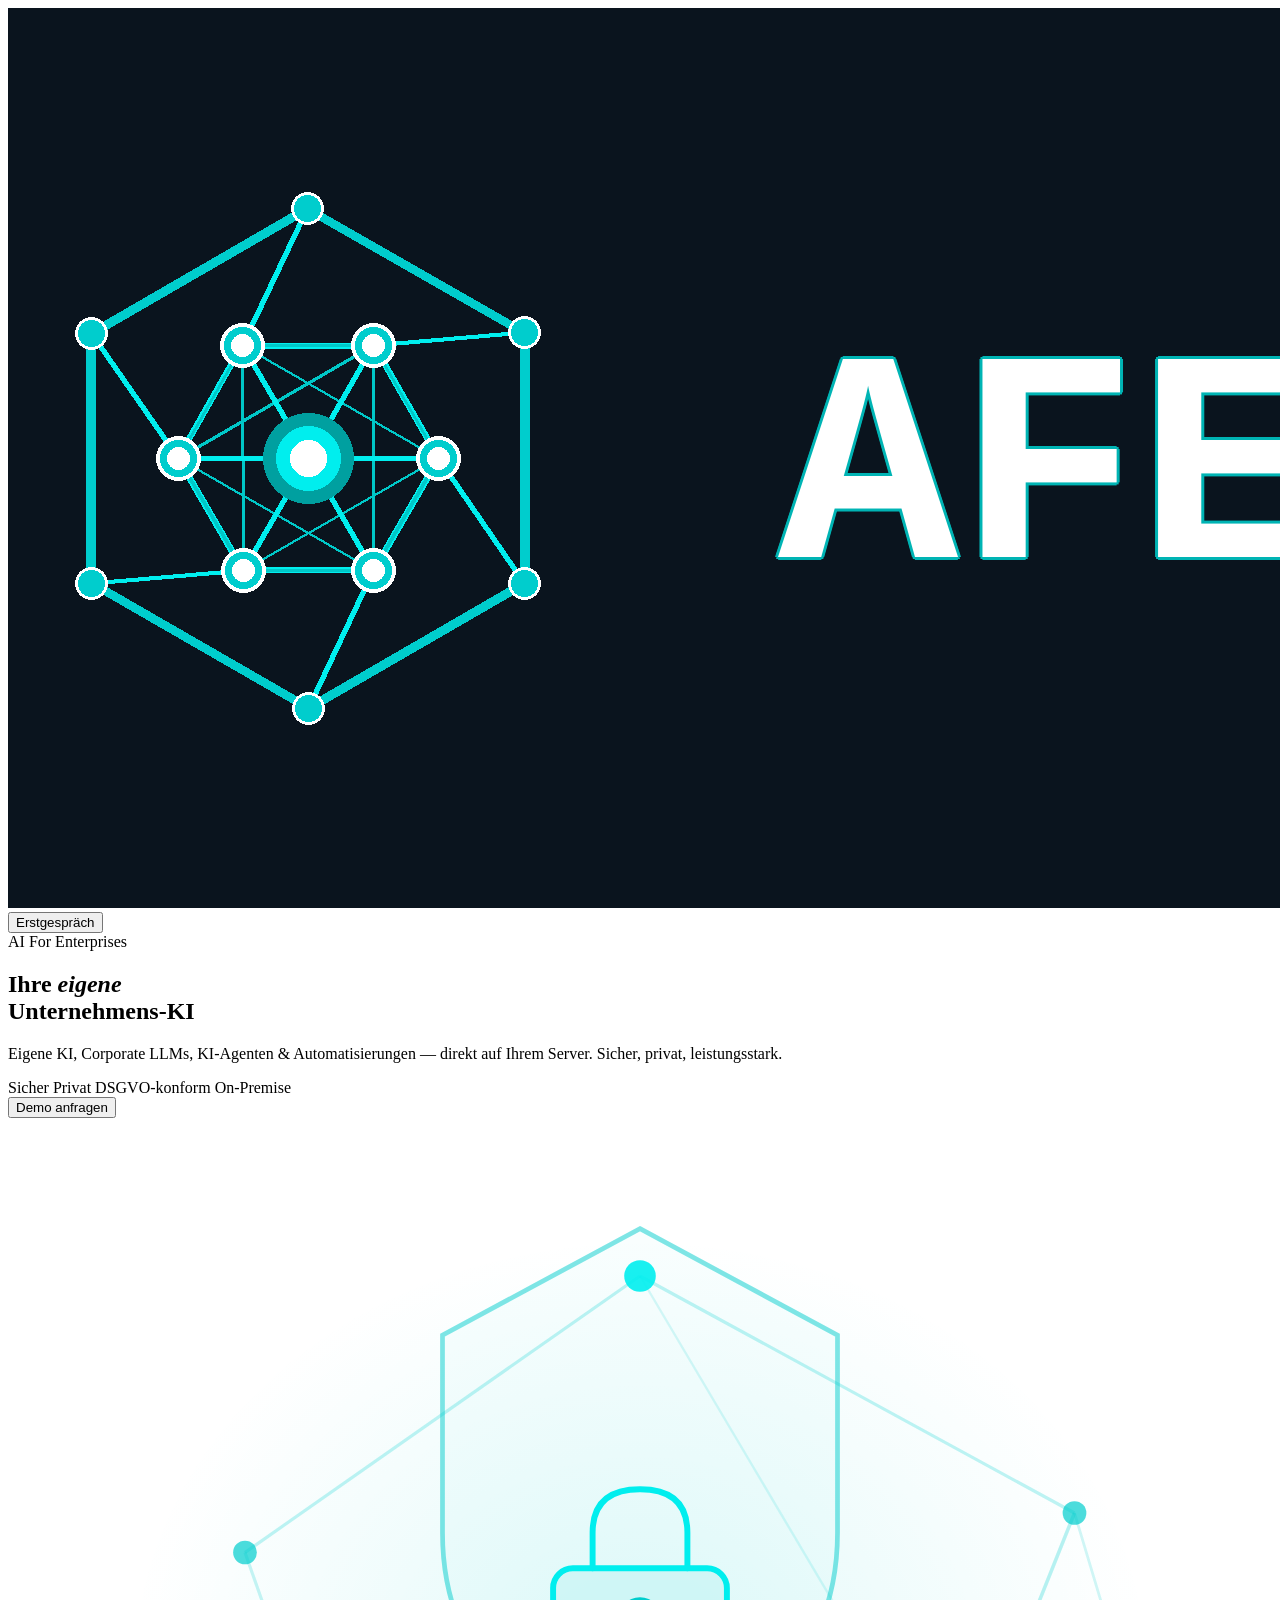
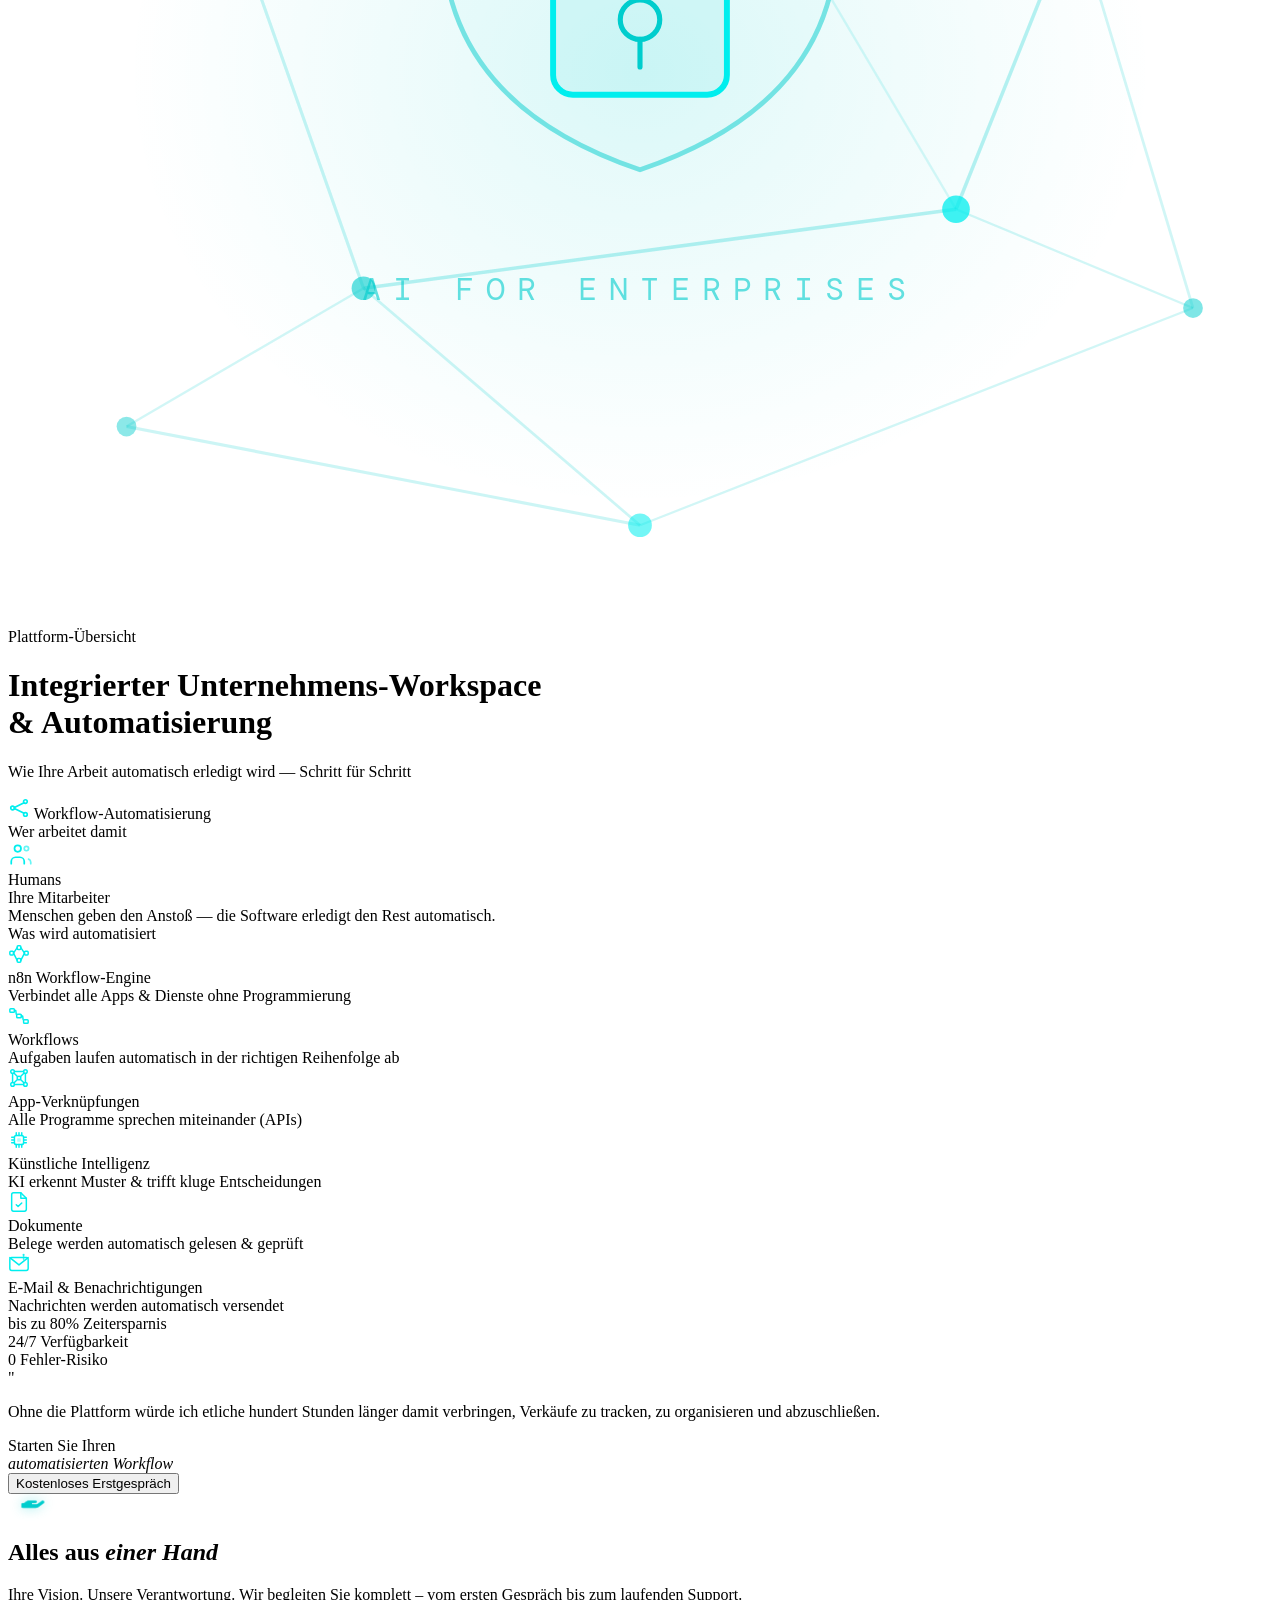
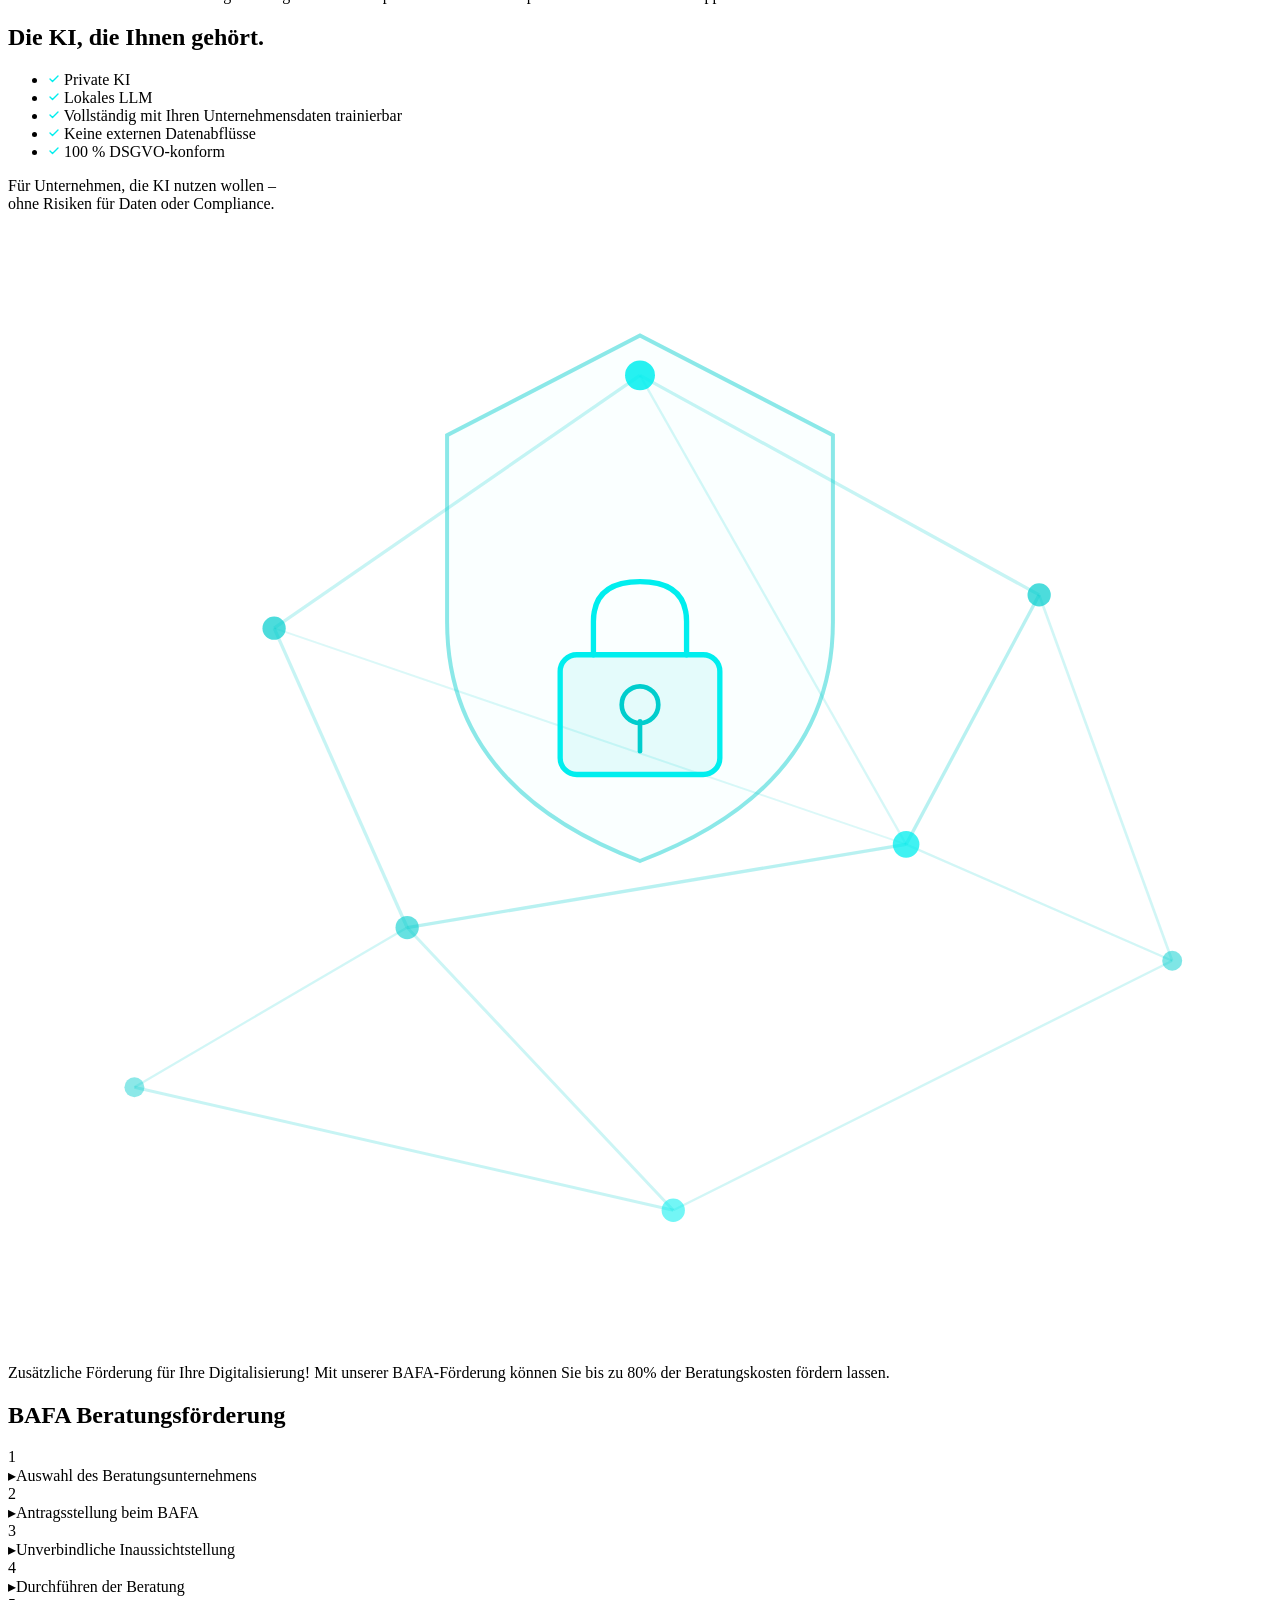
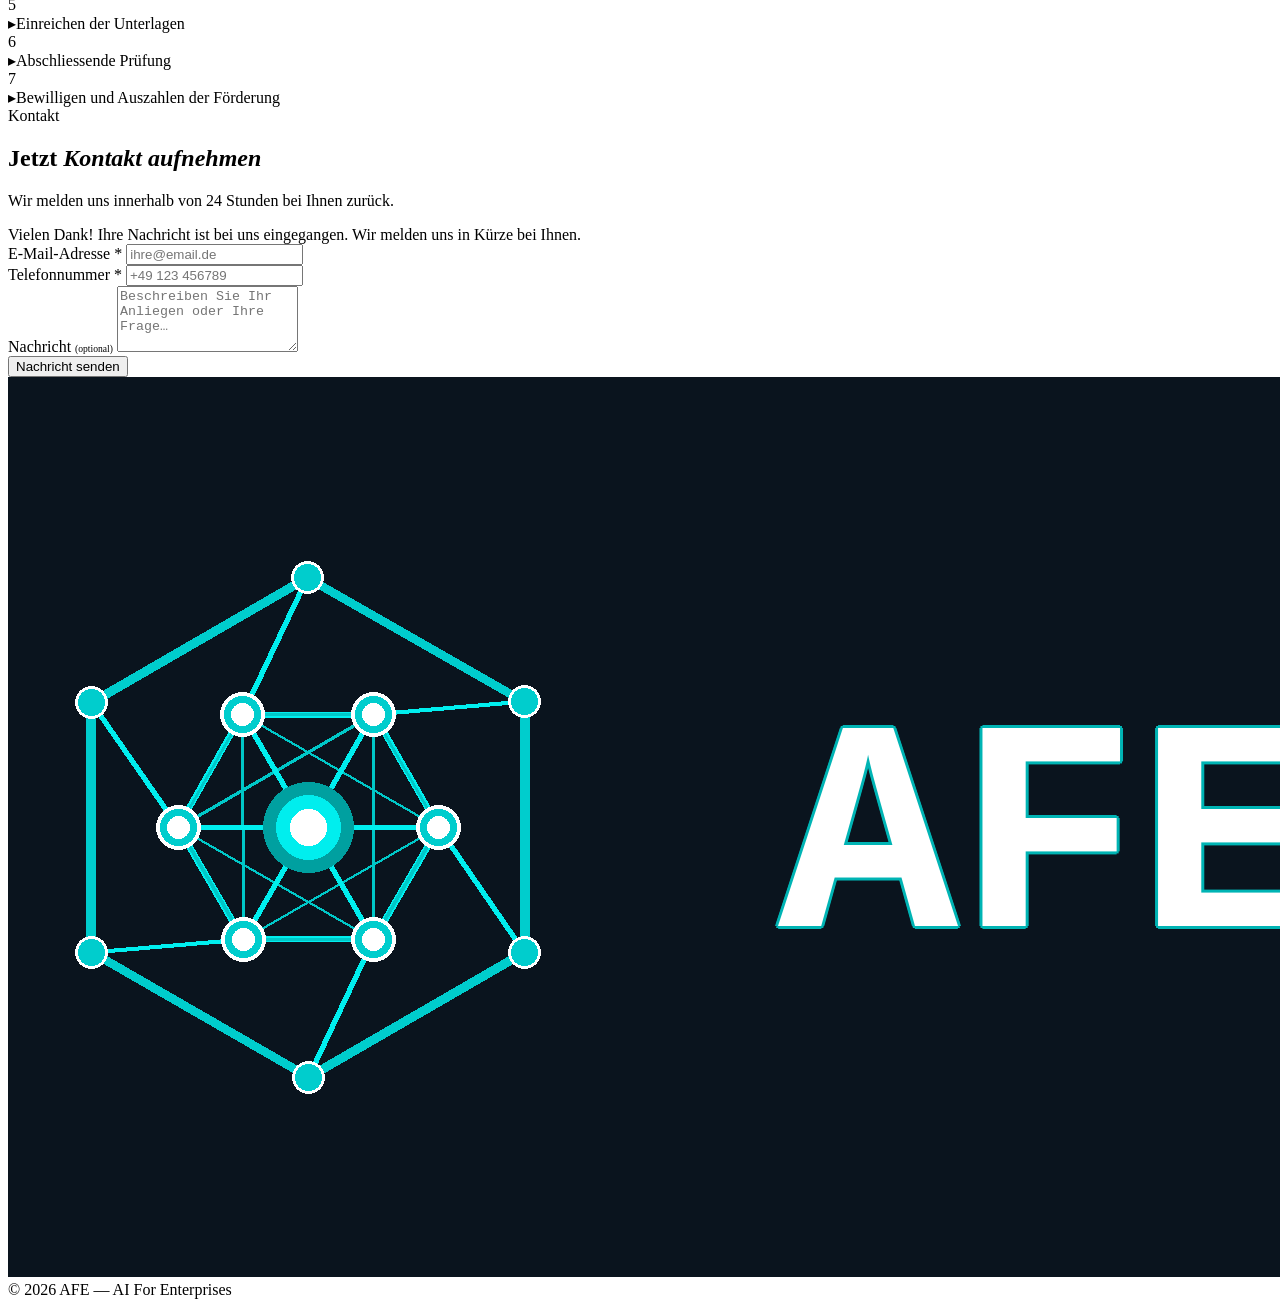
==== index.html @ e9f4081b "Add files via upload" ====
<!DOCTYPE html>
<html lang="de">
<head>
  <meta charset="UTF-8">
  <meta name="viewport" content="width=device-width, initial-scale=1.0">
  <title>AFE – Workflow-Automatisierung</title>

  <!-- Google Fonts -->
  <link href="https://fonts.googleapis.com/css2?family=Cormorant+Garamond:wght@300;400;600;700&family=DM+Sans:wght@300;400;500&family=DM+Mono:wght@400;500&display=swap" rel="stylesheet">

  <!-- Externes Stylesheet -->
  <link rel="stylesheet" href="style.css">
</head>
<body>

<!-- Hintergrund-Gitter -->
<div class="grid-bg"></div>

<!-- ─── NAVIGATION ─── -->
<nav>
  <a class="nav-logo" href="#">
    <img src="[data-uri]" alt="AFE">
  </a>


  <!-- Button "Erstgespräch" → scrollt zum Kontaktformular -->
  <button class="nav-cta btn-erstgespraech cta-scroll">Erstgespräch</button>
</nav>

<!-- ─── HERO ─── -->
<section class="hero">
  <div class="hero-left">
    <div class="hero-eyebrow">AI For Enterprises</div>
    <h1 class="hero-h1">Ihre <em>eigene</em><br>Unternehmens&#8209;KI</h1>
    <p class="hero-sub">Eigene KI, Corporate LLMs, KI-Agenten &amp; Automatisierungen — direkt auf Ihrem Server. Sicher, privat, leistungsstark.</p>
    <div class="hero-tags">
      <span class="hero-tag">Sicher</span>
      <span class="hero-tag">Privat</span>
      <span class="hero-tag">DSGVO-konform</span>
      <span class="hero-tag">On-Premise</span>
    </div>
    <!-- Button "Demo anfragen" → scrollt zum Kontaktformular -->
    <button class="hero-btn btn-demo cta-scroll">Demo anfragen</button>
  </div>

  <div class="hero-right">
    <svg class="hero-visual-svg" viewBox="0 0 320 280" fill="none" xmlns="http://www.w3.org/2000/svg">
      <defs>
        <radialGradient id="heroGlow" cx="50%" cy="50%" r="50%">
          <stop offset="0%" stop-color="#00CDCD" stop-opacity="0.12"/>
          <stop offset="100%" stop-color="#00CDCD" stop-opacity="0"/>
        </radialGradient>
      </defs>
      <ellipse cx="160" cy="140" rx="130" ry="110" fill="url(#heroGlow)"/>
      <line x1="160" y1="40"  x2="270" y2="100" stroke="#00CDCD" stroke-width="0.8" opacity="0.25"/>
      <line x1="160" y1="40"  x2="60"  y2="110" stroke="#00CDCD" stroke-width="0.8" opacity="0.25"/>
      <line x1="160" y1="40"  x2="240" y2="175" stroke="#00CDCD" stroke-width="0.6" opacity="0.15"/>
      <line x1="270" y1="100" x2="240" y2="175" stroke="#00CDCD" stroke-width="0.9" opacity="0.28"/>
      <line x1="270" y1="100" x2="300" y2="200" stroke="#00CDCD" stroke-width="0.7" opacity="0.18"/>
      <line x1="60"  y1="110" x2="90"  y2="195" stroke="#00CDCD" stroke-width="0.8" opacity="0.22"/>
      <line x1="240" y1="175" x2="90"  y2="195" stroke="#00CDCD" stroke-width="0.9" opacity="0.28"/>
      <line x1="240" y1="175" x2="300" y2="200" stroke="#00CDCD" stroke-width="0.6" opacity="0.18"/>
      <line x1="90"  y1="195" x2="160" y2="255" stroke="#00CDCD" stroke-width="0.7" opacity="0.2"/>
      <line x1="300" y1="200" x2="160" y2="255" stroke="#00CDCD" stroke-width="0.6" opacity="0.18"/>
      <line x1="30"  y1="230" x2="90"  y2="195" stroke="#00CDCD" stroke-width="0.6" opacity="0.18"/>
      <line x1="30"  y1="230" x2="160" y2="255" stroke="#00CDCD" stroke-width="0.8" opacity="0.2"/>
      <path d="M160 28 L210 55 L210 105 Q210 148 160 165 Q110 148 110 105 L110 55 Z"
            fill="rgba(0,205,205,0.05)" stroke="#00CDCD" stroke-width="1.2" opacity="0.5"/>
      <rect x="138" y="114" width="44" height="32" rx="5"
            fill="rgba(0,205,205,0.08)" stroke="#00EEEE" stroke-width="1.5"/>
      <path d="M148 114 L148 105 Q148 94 160 94 Q172 94 172 105 L172 114"
            fill="none" stroke="#00EEEE" stroke-width="1.5" stroke-linecap="round"/>
      <circle cx="160" cy="127" r="5" fill="none" stroke="#00CDCD" stroke-width="1.3"/>
      <line x1="160" y1="132" x2="160" y2="139" stroke="#00CDCD" stroke-width="1.3" stroke-linecap="round"/>
      <circle cx="160" cy="40"  r="4"   fill="#00EEEE" opacity="0.9"/>
      <circle cx="270" cy="100" r="3"   fill="#00CDCD" opacity="0.7"/>
      <circle cx="60"  cy="110" r="3"   fill="#00CDCD" opacity="0.7"/>
      <circle cx="240" cy="175" r="3.5" fill="#00EEEE" opacity="0.75"/>
      <circle cx="90"  cy="195" r="3"   fill="#00CDCD" opacity="0.6"/>
      <circle cx="300" cy="200" r="2.5" fill="#00CDCD" opacity="0.5"/>
      <circle cx="30"  cy="230" r="2.5" fill="#00CDCD" opacity="0.45"/>
      <circle cx="160" cy="255" r="3"   fill="#00EEEE" opacity="0.55"/>
      <text x="160" y="198" text-anchor="middle"
            font-family="'DM Mono', monospace" font-size="8" letter-spacing="3"
            fill="#00CDCD" opacity="0.6">AI FOR ENTERPRISES</text>
    </svg>
  </div>
</section>


<!-- ─── HAUPT-INHALTSBEREICH ─── -->
<main>

  <!-- Seitenüberschrift -->
  <div class="page-header">
    <div class="tag">Plattform-Übersicht</div>
    <h1>Integrierter Unternehmens-Workspace<br>&amp; Automatisierung</h1>
    <p>Wie Ihre Arbeit automatisch erledigt wird — Schritt für Schritt</p>
  </div>

  <!-- Abschnitt-Banner -->
  <div class="section-banner">
    <span class="icon"><svg width="22" height="22" viewBox="0 0 24 24" fill="none" stroke="#00EEEE" stroke-width="1.8" stroke-linecap="round" stroke-linejoin="round">
      <circle cx="5" cy="12" r="2"/><circle cx="19" cy="5" r="2"/><circle cx="19" cy="19" r="2"/>
      <line x1="7" y1="11.5" x2="17" y2="6.5"/><line x1="7" y1="12.5" x2="17" y2="17.5"/>
    </svg></span>
    <span>Workflow-Automatisierung</span>
  </div>

  <!-- Wer arbeitet damit -->
  <div class="worker-section">
    <div class="worker-label">Wer arbeitet damit</div>
    <div class="worker-card">
      <div class="worker-icon"><svg width="26" height="26" viewBox="0 0 24 24" fill="none" stroke="#00EEEE" stroke-width="1.6" stroke-linecap="round" stroke-linejoin="round">
        <circle cx="9" cy="7" r="3"/>
        <path d="M3 21v-2a4 4 0 0 1 4-4h4a4 4 0 0 1 4 4v2"/>
        <circle cx="17" cy="7" r="2" opacity="0.6"/>
        <path d="M21 21v-1.5a3 3 0 0 0-2-2.83" opacity="0.6"/>
      </svg></div>
      <div>
        <div class="worker-badge">Humans</div>
        <div class="worker-title">Ihre Mitarbeiter</div>
        <div class="worker-text">Menschen geben den Anstoß — die Software erledigt den Rest automatisch.</div>
      </div>
    </div>
  </div>

  <!-- Was wird automatisiert -->
  <div class="auto-section">
    <div class="auto-label">Was wird automatisiert</div>
    <div class="auto-grid">

      <div class="auto-tile">
        <div class="tile-icon"><svg width="22" height="22" viewBox="0 0 24 24" fill="none" stroke="#00EEEE" stroke-width="1.6" stroke-linecap="round" stroke-linejoin="round">
          <rect x="2" y="9" width="4" height="4" rx="1"/><rect x="10" y="3" width="4" height="4" rx="1"/>
          <rect x="10" y="17" width="4" height="4" rx="1"/><rect x="18" y="9" width="4" height="4" rx="1"/>
          <line x1="6" y1="11" x2="10" y2="5"/><line x1="6" y1="11" x2="10" y2="19"/>
          <line x1="14" y1="5" x2="18" y2="11"/><line x1="14" y1="19" x2="18" y2="11"/>
        </svg></div>
        <div class="tile-name">n8n Workflow-Engine</div>
        <div class="tile-desc">Verbindet alle Apps &amp; Dienste ohne Programmierung</div>
      </div>

      <div class="auto-tile">
        <div class="tile-icon"><svg width="22" height="22" viewBox="0 0 24 24" fill="none" stroke="#00EEEE" stroke-width="1.6" stroke-linecap="round" stroke-linejoin="round">
          <rect x="2" y="4" width="5" height="4" rx="1"/><rect x="9.5" y="10" width="5" height="4" rx="1"/>
          <rect x="17" y="16" width="5" height="4" rx="1"/>
          <polyline points="7,6 8.5,6 9,10"/><polyline points="14.5,12 16,12 16.5,16"/>
        </svg></div>
        <div class="tile-name">Workflows</div>
        <div class="tile-desc">Aufgaben laufen automatisch in der richtigen Reihenfolge ab</div>
      </div>

      <div class="auto-tile">
        <div class="tile-icon"><svg width="22" height="22" viewBox="0 0 24 24" fill="none" stroke="#00EEEE" stroke-width="1.6" stroke-linecap="round" stroke-linejoin="round">
          <circle cx="5" cy="5" r="2"/><circle cx="19" cy="5" r="2"/>
          <circle cx="5" cy="19" r="2"/><circle cx="19" cy="19" r="2"/>
          <circle cx="12" cy="12" r="2"/>
          <line x1="7" y1="5" x2="17" y2="5"/><line x1="5" y1="7" x2="5" y2="17"/>
          <line x1="19" y1="7" x2="19" y2="17"/><line x1="7" y1="19" x2="17" y2="19"/>
          <line x1="10" y1="10" x2="7" y2="7"/><line x1="14" y1="10" x2="17" y2="7"/>
          <line x1="10" y1="14" x2="7" y2="17"/><line x1="14" y1="14" x2="17" y2="17"/>
        </svg></div>
        <div class="tile-name">App-Verknüpfungen</div>
        <div class="tile-desc">Alle Programme sprechen miteinander (APIs)</div>
      </div>

      <div class="auto-tile">
        <div class="tile-icon"><svg width="22" height="22" viewBox="0 0 24 24" fill="none" stroke="#00EEEE" stroke-width="1.6" stroke-linecap="round" stroke-linejoin="round">
          <rect x="7" y="7" width="10" height="10" rx="2"/>
          <line x1="9" y1="7" x2="9" y2="4"/><line x1="12" y1="7" x2="12" y2="4"/><line x1="15" y1="7" x2="15" y2="4"/>
          <line x1="9" y1="17" x2="9" y2="20"/><line x1="12" y1="17" x2="12" y2="20"/><line x1="15" y1="17" x2="15" y2="20"/>
          <line x1="7" y1="9" x2="4" y2="9"/><line x1="7" y1="12" x2="4" y2="12"/><line x1="7" y1="15" x2="4" y2="15"/>
          <line x1="17" y1="9" x2="20" y2="9"/><line x1="17" y1="12" x2="20" y2="12"/><line x1="17" y1="15" x2="20" y2="15"/>
          <rect x="10" y="10" width="4" height="4" rx="0.5" fill="#00EEEE" opacity="0.3" stroke="none"/>
        </svg></div>
        <div class="tile-name">Künstliche Intelligenz</div>
        <div class="tile-desc">KI erkennt Muster &amp; trifft kluge Entscheidungen</div>
      </div>

      <div class="auto-tile">
        <div class="tile-icon"><svg width="22" height="22" viewBox="0 0 24 24" fill="none" stroke="#00EEEE" stroke-width="1.6" stroke-linecap="round" stroke-linejoin="round">
          <path d="M14 2H6a2 2 0 0 0-2 2v16a2 2 0 0 0 2 2h12a2 2 0 0 0 2-2V8z"/>
          <polyline points="14,2 14,8 20,8"/><polyline points="9,15 11,17 15,13"/>
        </svg></div>
        <div class="tile-name">Dokumente</div>
        <div class="tile-desc">Belege werden automatisch gelesen &amp; geprüft</div>
      </div>

      <div class="auto-tile">
        <div class="tile-icon"><svg width="22" height="22" viewBox="0 0 24 24" fill="none" stroke="#00EEEE" stroke-width="1.6" stroke-linecap="round" stroke-linejoin="round">
          <rect x="2" y="5" width="20" height="14" rx="2"/>
          <polyline points="2,5 12,13 22,5"/>
          <line x1="17" y1="2" x2="17" y2="7" opacity="0.7"/>
          <circle cx="17" cy="2" r="1.2" fill="#00EEEE" stroke="none" opacity="0.7"/>
        </svg></div>
        <div class="tile-name">E-Mail &amp; Benachrichtigungen</div>
        <div class="tile-desc">Nachrichten werden automatisch versendet</div>
      </div>

    </div>
  </div>

  <!-- Statistik-Leiste -->
  <div class="stats-bar">
    <div class="stat-item">
      <span class="stat-num">bis zu 80%</span>
      <span class="stat-label">Zeitersparnis</span>
    </div>
    <div class="stat-item">
      <span class="stat-num">24/7</span>
      <span class="stat-label">Verfügbarkeit</span>
    </div>
    <div class="stat-item">
      <span class="stat-num">0</span>
      <span class="stat-label">Fehler-Risiko</span>
    </div>
  </div>

  <!-- Zitat -->
  <div class="quote-block">
    <div class="quote-mark">"</div>
    <p class="quote-text">
      Ohne die Plattform würde ich etliche hundert Stunden länger damit verbringen,
      Verkäufe zu tracken, zu organisieren und abzuschließen.
    </p>
  </div>

  <!-- CTA-Banner mit Button "Kostenloses Erstgespräch" -->
  <div class="cta-banner">
    <div class="cta-banner-text">
      Starten Sie Ihren<br><em>automatisierten Workflow</em>
    </div>
    <!-- Button "Kostenloses Gespräch" → scrollt zum Kontaktformular -->
    <button class="cta-btn btn-kostenloses-gespraech cta-scroll">Kostenloses Erstgespräch</button>
  </div>

</main>


<!-- ─── ALLES AUS EINER HAND ─── -->
<section class="aaeih-section">
  <div class="aaeih-inner">
    <div class="aaeih-icon">
      <img src="[data-uri]" alt="Alles aus einer Hand" style="width:46px;height:auto;filter:drop-shadow(0 0 6px rgba(0,205,205,0.4));">
    </div>
    <h2 class="aaeih-title">Alles aus <em>einer Hand</em></h2>
    <p class="aaeih-text">Ihre Vision. Unsere Verantwortung. Wir begleiten Sie komplett – vom ersten Gespräch bis zum laufenden Support.</p>
    <div class="aaeih-divider"></div>
  </div>
</section>


<!-- ─── PRIVATE KI ─── -->
<section class="private-ki">
  <div class="ki-inner">

    <div class="ki-content">
      <h2 class="ki-title">Die KI, die Ihnen gehört.</h2>

      <ul class="ki-list">
        <li class="ki-item">
          <span class="ki-check">
            <svg width="12" height="12" viewBox="0 0 24 24" fill="none"
                 stroke="#00EEEE" stroke-width="2.8" stroke-linecap="round" stroke-linejoin="round">
              <polyline points="20 6 9 17 4 12"/>
            </svg>
          </span>
          <span>Private KI</span>
        </li>
        <li class="ki-item">
          <span class="ki-check">
            <svg width="12" height="12" viewBox="0 0 24 24" fill="none"
                 stroke="#00EEEE" stroke-width="2.8" stroke-linecap="round" stroke-linejoin="round">
              <polyline points="20 6 9 17 4 12"/>
            </svg>
          </span>
          <span>Lokales LLM</span>
        </li>
        <li class="ki-item">
          <span class="ki-check">
            <svg width="12" height="12" viewBox="0 0 24 24" fill="none"
                 stroke="#00EEEE" stroke-width="2.8" stroke-linecap="round" stroke-linejoin="round">
              <polyline points="20 6 9 17 4 12"/>
            </svg>
          </span>
          <span>Vollständig mit Ihren Unternehmensdaten trainierbar</span>
        </li>
        <li class="ki-item">
          <span class="ki-check">
            <svg width="12" height="12" viewBox="0 0 24 24" fill="none"
                 stroke="#00EEEE" stroke-width="2.8" stroke-linecap="round" stroke-linejoin="round">
              <polyline points="20 6 9 17 4 12"/>
            </svg>
          </span>
          <span>Keine externen Datenabflüsse</span>
        </li>
        <li class="ki-item">
          <span class="ki-check">
            <svg width="12" height="12" viewBox="0 0 24 24" fill="none"
                 stroke="#00EEEE" stroke-width="2.8" stroke-linecap="round" stroke-linejoin="round">
              <polyline points="20 6 9 17 4 12"/>
            </svg>
          </span>
          <span>100 % DSGVO-konform</span>
        </li>
      </ul>

      <p class="ki-desc">
        Für Unternehmen, die KI nutzen wollen –<br>
        ohne Risiken für Daten oder Compliance.
      </p>
    </div>

    <div class="ki-visual">
      <svg class="ki-network" viewBox="0 0 380 340" fill="none" xmlns="http://www.w3.org/2000/svg">
        <line x1="190" y1="44"  x2="310" y2="110" stroke="#00CDCD" stroke-width="1"   opacity="0.22"/>
        <line x1="190" y1="44"  x2="80"  y2="120" stroke="#00CDCD" stroke-width="1"   opacity="0.22"/>
        <line x1="190" y1="44"  x2="270" y2="185" stroke="#00CDCD" stroke-width="0.7" opacity="0.16"/>
        <line x1="310" y1="110" x2="270" y2="185" stroke="#00CDCD" stroke-width="1"   opacity="0.28"/>
        <line x1="310" y1="110" x2="350" y2="220" stroke="#00CDCD" stroke-width="0.8" opacity="0.18"/>
        <line x1="80"  y1="120" x2="120" y2="210" stroke="#00CDCD" stroke-width="1"   opacity="0.22"/>
        <line x1="80"  y1="120" x2="270" y2="185" stroke="#00CDCD" stroke-width="0.6" opacity="0.14"/>
        <line x1="270" y1="185" x2="120" y2="210" stroke="#00CDCD" stroke-width="1"   opacity="0.28"/>
        <line x1="270" y1="185" x2="350" y2="220" stroke="#00CDCD" stroke-width="0.7" opacity="0.18"/>
        <line x1="120" y1="210" x2="200" y2="295" stroke="#00CDCD" stroke-width="0.9" opacity="0.2"/>
        <line x1="350" y1="220" x2="200" y2="295" stroke="#00CDCD" stroke-width="0.7" opacity="0.18"/>
        <line x1="38"  y1="258" x2="120" y2="210" stroke="#00CDCD" stroke-width="0.7" opacity="0.18"/>
        <line x1="38"  y1="258" x2="200" y2="295" stroke="#00CDCD" stroke-width="0.9" opacity="0.22"/>
        <path d="M190 32 L248 62 L248 118 Q248 168 190 190 Q132 168 132 118 L132 62 Z"
              fill="rgba(0,205,205,0.05)" stroke="#00CDCD" stroke-width="1.2" opacity="0.45"/>
        <rect x="166" y="128" width="48" height="36" rx="5"
              fill="rgba(0,205,205,0.09)" stroke="#00EEEE" stroke-width="1.6"/>
        <path d="M176 128 L176 118 Q176 106 190 106 Q204 106 204 118 L204 128"
              fill="none" stroke="#00EEEE" stroke-width="1.6" stroke-linecap="round"/>
        <circle cx="190" cy="143" r="5.5" fill="none" stroke="#00CDCD" stroke-width="1.4"/>
        <line x1="190" y1="148" x2="190" y2="157" stroke="#00CDCD" stroke-width="1.4" stroke-linecap="round"/>
        <circle cx="190" cy="44"  r="4.5" fill="#00EEEE" opacity="0.85"/>
        <circle cx="310" cy="110" r="3.5" fill="#00CDCD" opacity="0.7"/>
        <circle cx="80"  cy="120" r="3.5" fill="#00CDCD" opacity="0.7"/>
        <circle cx="270" cy="185" r="4"   fill="#00EEEE" opacity="0.75"/>
        <circle cx="120" cy="210" r="3.5" fill="#00CDCD" opacity="0.6"/>
        <circle cx="350" cy="220" r="3"   fill="#00CDCD" opacity="0.5"/>
        <circle cx="38"  cy="258" r="3"   fill="#00CDCD" opacity="0.45"/>
        <circle cx="200" cy="295" r="3.5" fill="#00EEEE" opacity="0.55"/>
      </svg>
    </div>

  </div>
</section>


<!-- ─── BAFA FÖRDERUNG ─── -->
<section class="bafa-section">
  <div class="bafa-inner">

    <div class="bafa-header">
      <div class="bafa-promo">Zusätzliche Förderung für Ihre Digitalisierung! Mit unserer BAFA-Förderung können Sie bis zu 80% der Beratungskosten fördern lassen.</div>
      <h2 class="bafa-title">BAFA Beratungsförderung</h2>
    </div>

    <div class="bafa-steps">

      <div class="bafa-step">
        <div class="bafa-step-left"><div class="bafa-num">1</div><div class="bafa-connector"></div></div>
        <div class="bafa-step-right"><div class="bafa-item"><span class="bafa-item-bullet">▸</span>Auswahl des Beratungsunternehmens</div></div>
      </div>
      <div class="bafa-step">
        <div class="bafa-step-left"><div class="bafa-num">2</div><div class="bafa-connector"></div></div>
        <div class="bafa-step-right"><div class="bafa-item"><span class="bafa-item-bullet">▸</span>Antragsstellung beim BAFA</div></div>
      </div>
      <div class="bafa-step">
        <div class="bafa-step-left"><div class="bafa-num">3</div><div class="bafa-connector"></div></div>
        <div class="bafa-step-right"><div class="bafa-item"><span class="bafa-item-bullet">▸</span>Unverbindliche Inaussichtstellung</div></div>
      </div>
      <div class="bafa-step">
        <div class="bafa-step-left"><div class="bafa-num">4</div><div class="bafa-connector"></div></div>
        <div class="bafa-step-right"><div class="bafa-item"><span class="bafa-item-bullet">▸</span>Durchführen der Beratung</div></div>
      </div>
      <div class="bafa-step">
        <div class="bafa-step-left"><div class="bafa-num">5</div><div class="bafa-connector"></div></div>
        <div class="bafa-step-right"><div class="bafa-item"><span class="bafa-item-bullet">▸</span>Einreichen der Unterlagen</div></div>
      </div>
      <div class="bafa-step">
        <div class="bafa-step-left"><div class="bafa-num">6</div><div class="bafa-connector"></div></div>
        <div class="bafa-step-right"><div class="bafa-item"><span class="bafa-item-bullet">▸</span>Abschliessende Prüfung</div></div>
      </div>
      <div class="bafa-step">
        <div class="bafa-step-left"><div class="bafa-num">7</div><div class="bafa-connector"></div></div>
        <div class="bafa-step-right"><div class="bafa-item"><span class="bafa-item-bullet">▸</span>Bewilligen und Auszahlen der Förderung</div></div>
      </div>

    </div>
  </div>
</section>


<!-- ─── KONTAKTFORMULAR ─── -->
<!--
  ID: kontaktformular
  Zweck: Ziel für Scroll-Navigation (CTA-Buttons),
         Kontaktaufnahme über E-Mail und Telefon
-->
<section class="kontakt-section" id="kontaktformular">
  <div class="kontakt-inner">

    <!-- Überschrift -->
    <div class="kontakt-header">
      <div class="tag">Kontakt</div>
      <h2>Jetzt <em>Kontakt aufnehmen</em></h2>
      <p>Wir melden uns innerhalb von 24 Stunden bei Ihnen zurück.</p>
    </div>

    <!-- Erfolgsmeldung (wird nach erfolgreichem Absenden eingeblendet) -->
    <div class="form-success" id="form-success" role="alert">
      Vielen Dank! Ihre Nachricht ist bei uns eingegangen. Wir melden uns in Kürze bei Ihnen.
    </div>

    <!-- Kontaktformular -->
    <!--
      id="kontaktformular-form" → wird in script.js referenziert
      E-Mail (Pflichtfeld), Telefon (Pflichtfeld), Nachricht (optional)
    -->
    <form class="kontakt-form" id="kontaktformular-form" novalidate>

      <!-- Zeile: E-Mail & Telefon nebeneinander -->
      <div class="form-row">

        <!-- E-Mail (Pflichtfeld) -->
        <div class="form-group">
          <label for="email">
            E-Mail-Adresse <span class="required" aria-hidden="true">*</span>
          </label>
          <input
            type="email"
            id="email"
            name="email"
            placeholder="ihre@email.de"
            autocomplete="email"
            required
            aria-required="true"
            aria-describedby="email-error"
          >
          <span class="form-error" id="email-error" role="alert"></span>
        </div>

        <!-- Telefonnummer (Pflichtfeld) -->
        <div class="form-group">
          <label for="telefon">
            Telefonnummer <span class="required" aria-hidden="true">*</span>
          </label>
          <input
            type="tel"
            id="telefon"
            name="telefon"
            placeholder="+49 123 456789"
            autocomplete="tel"
            required
            aria-required="true"
            aria-describedby="telefon-error"
          >
          <span class="form-error" id="telefon-error" role="alert"></span>
        </div>

      </div>

      <!-- Nachricht (optional) -->
      <div class="form-group">
        <label for="nachricht">Nachricht <span style="color:var(--slate-text);font-size:0.6rem;">(optional)</span></label>
        <textarea
          id="nachricht"
          name="nachricht"
          rows="4"
          placeholder="Beschreiben Sie Ihr Anliegen oder Ihre Frage…"
          aria-describedby="nachricht-hint"
        ></textarea>
      </div>

      <!-- Senden-Button -->
      <button type="submit" class="form-submit-btn">
        Nachricht senden
      </button>

    </form>

  </div>
</section>


<!-- ─── FOOTER ─── -->
<footer>
  <div class="footer-logo">
    <img src="[data-uri]" alt="AFE">
  </div>
  <div class="footer-copy">© 2026 AFE — AI For Enterprises</div>
</footer>


<!-- Externes JavaScript -->
<script src="script.js"></script>

</body>
</html>
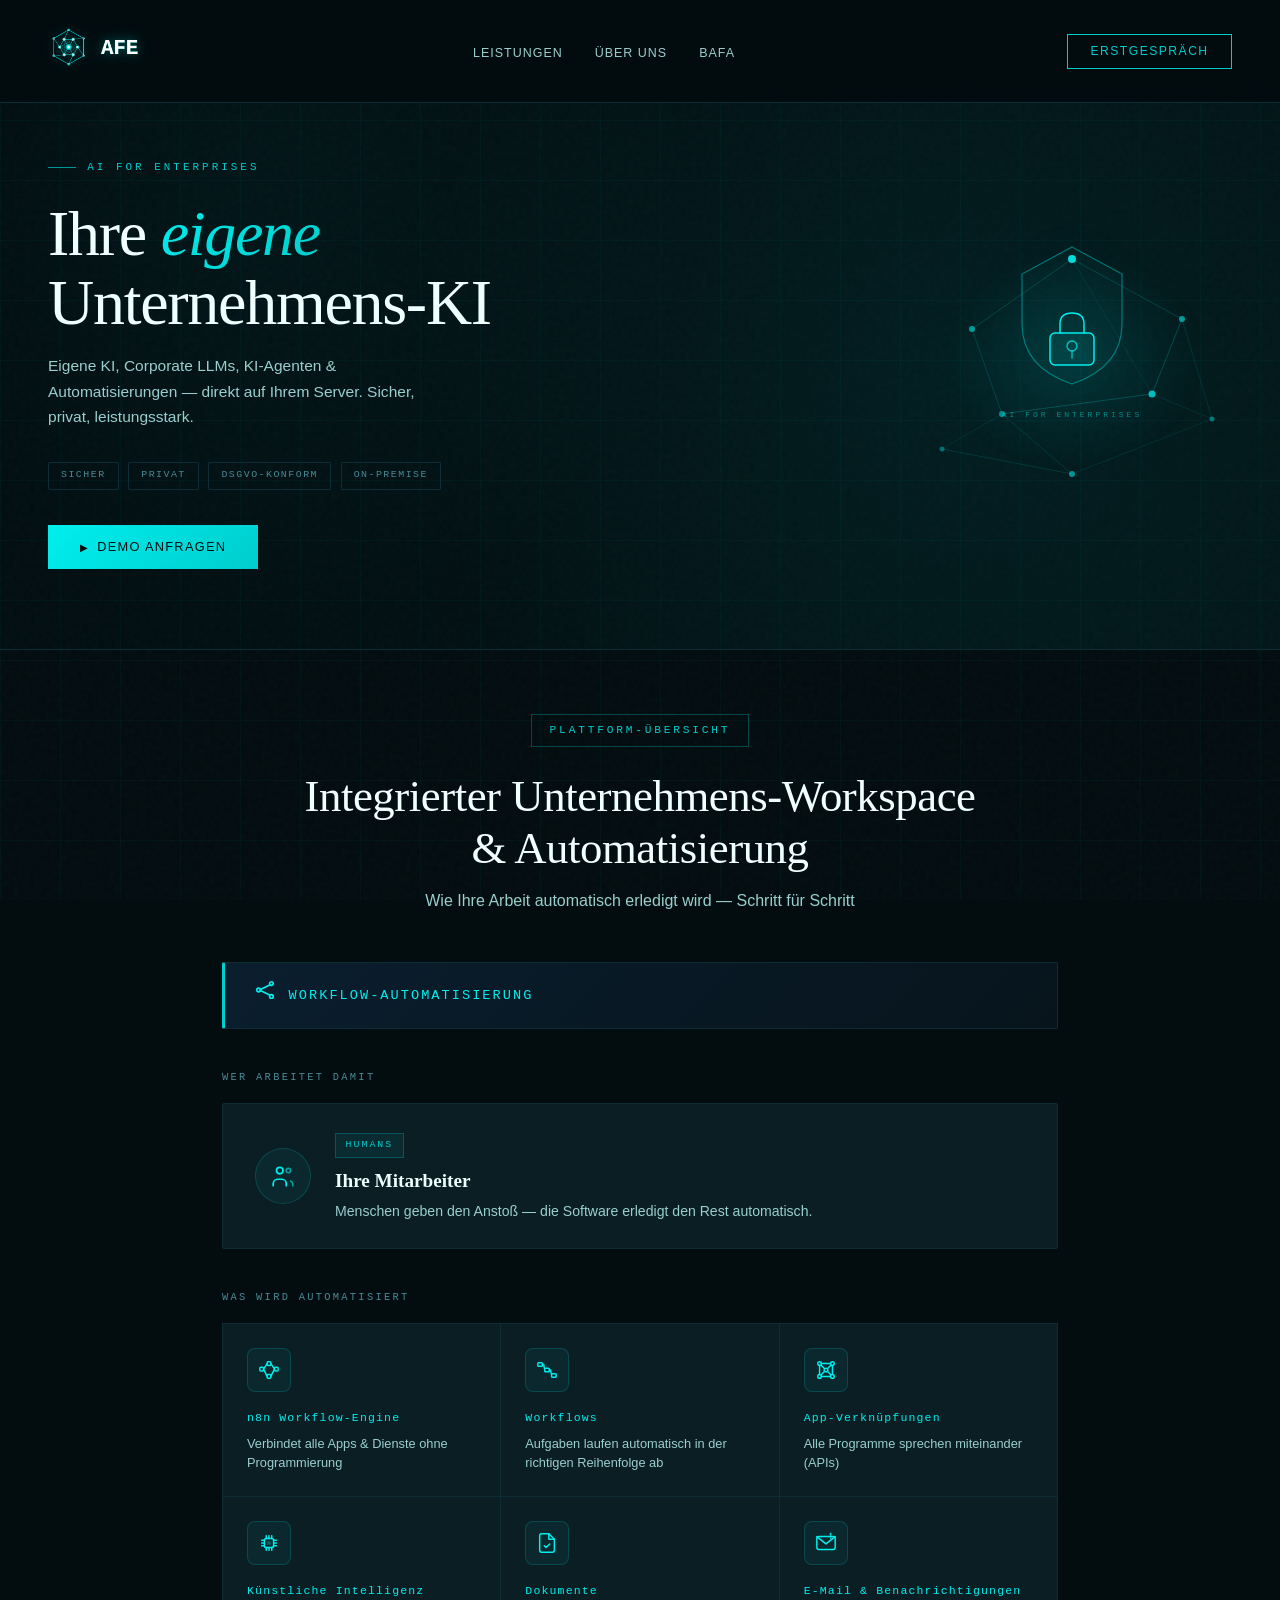
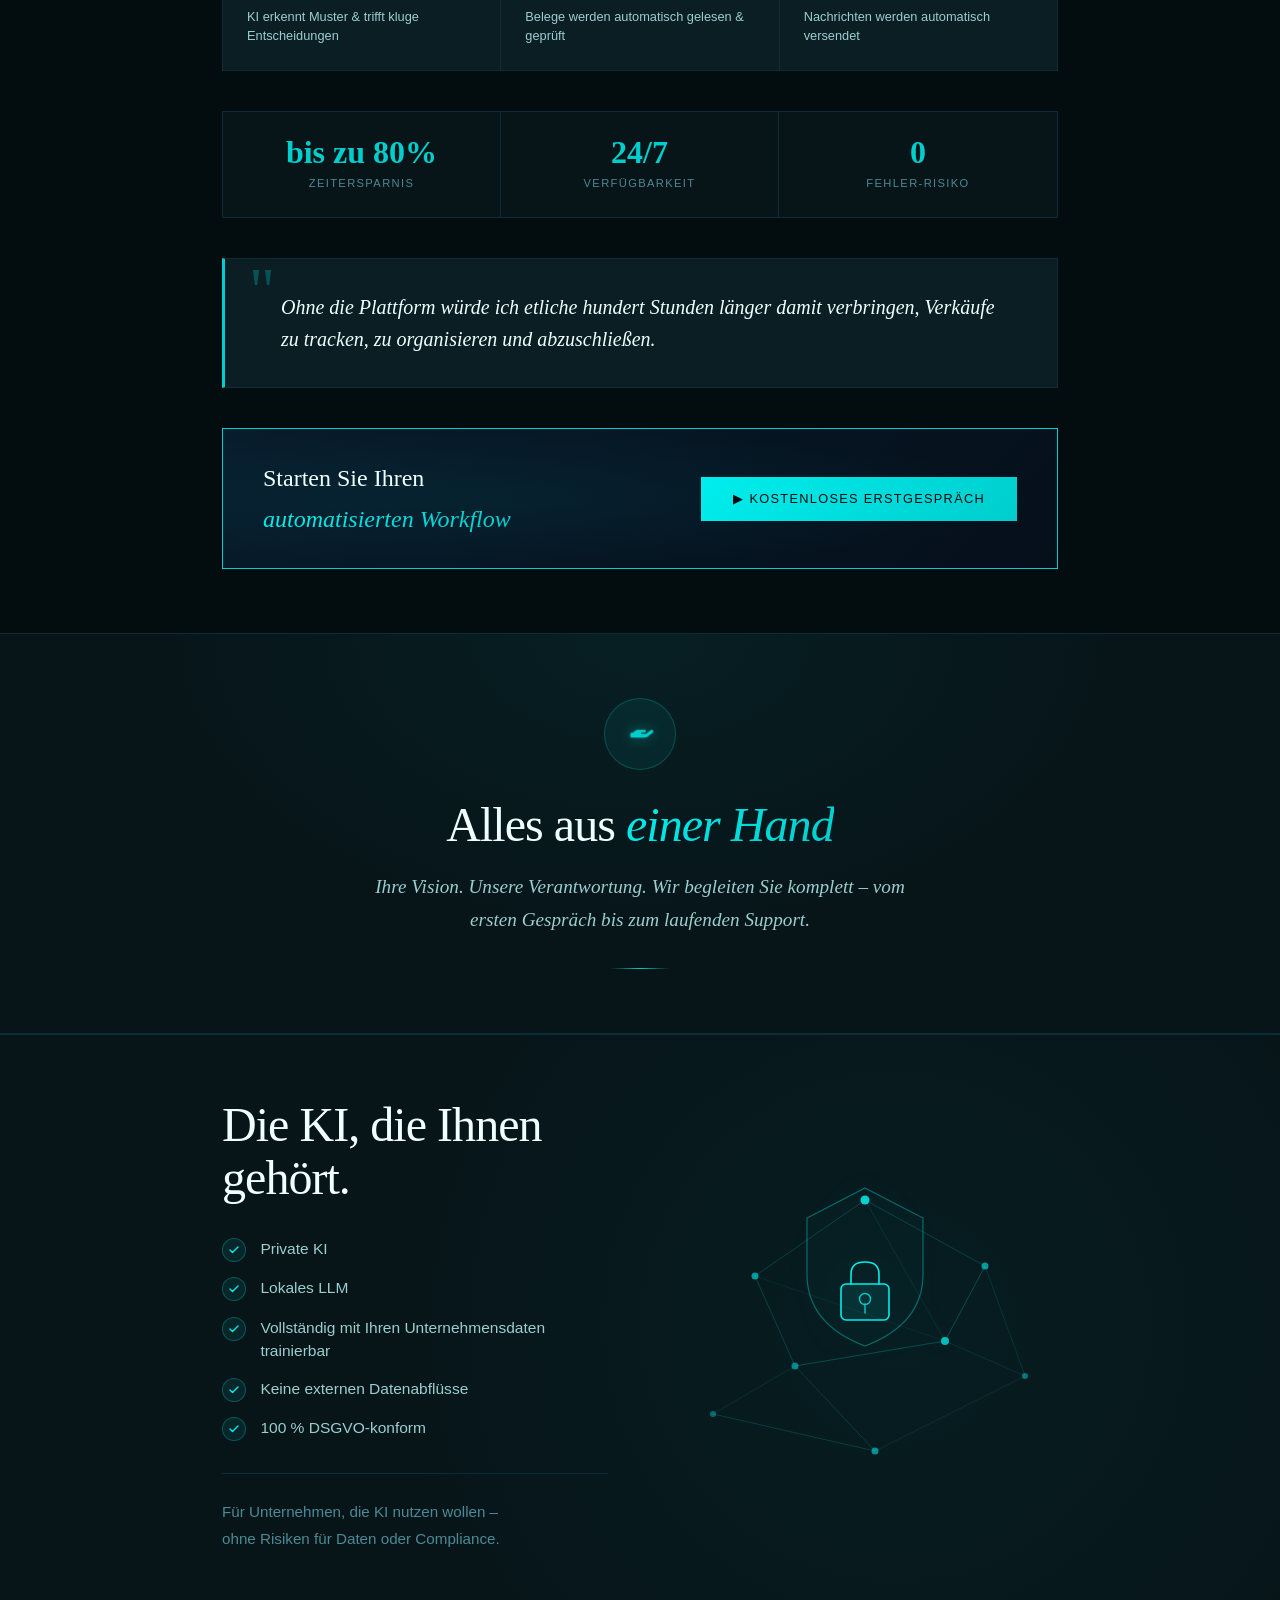
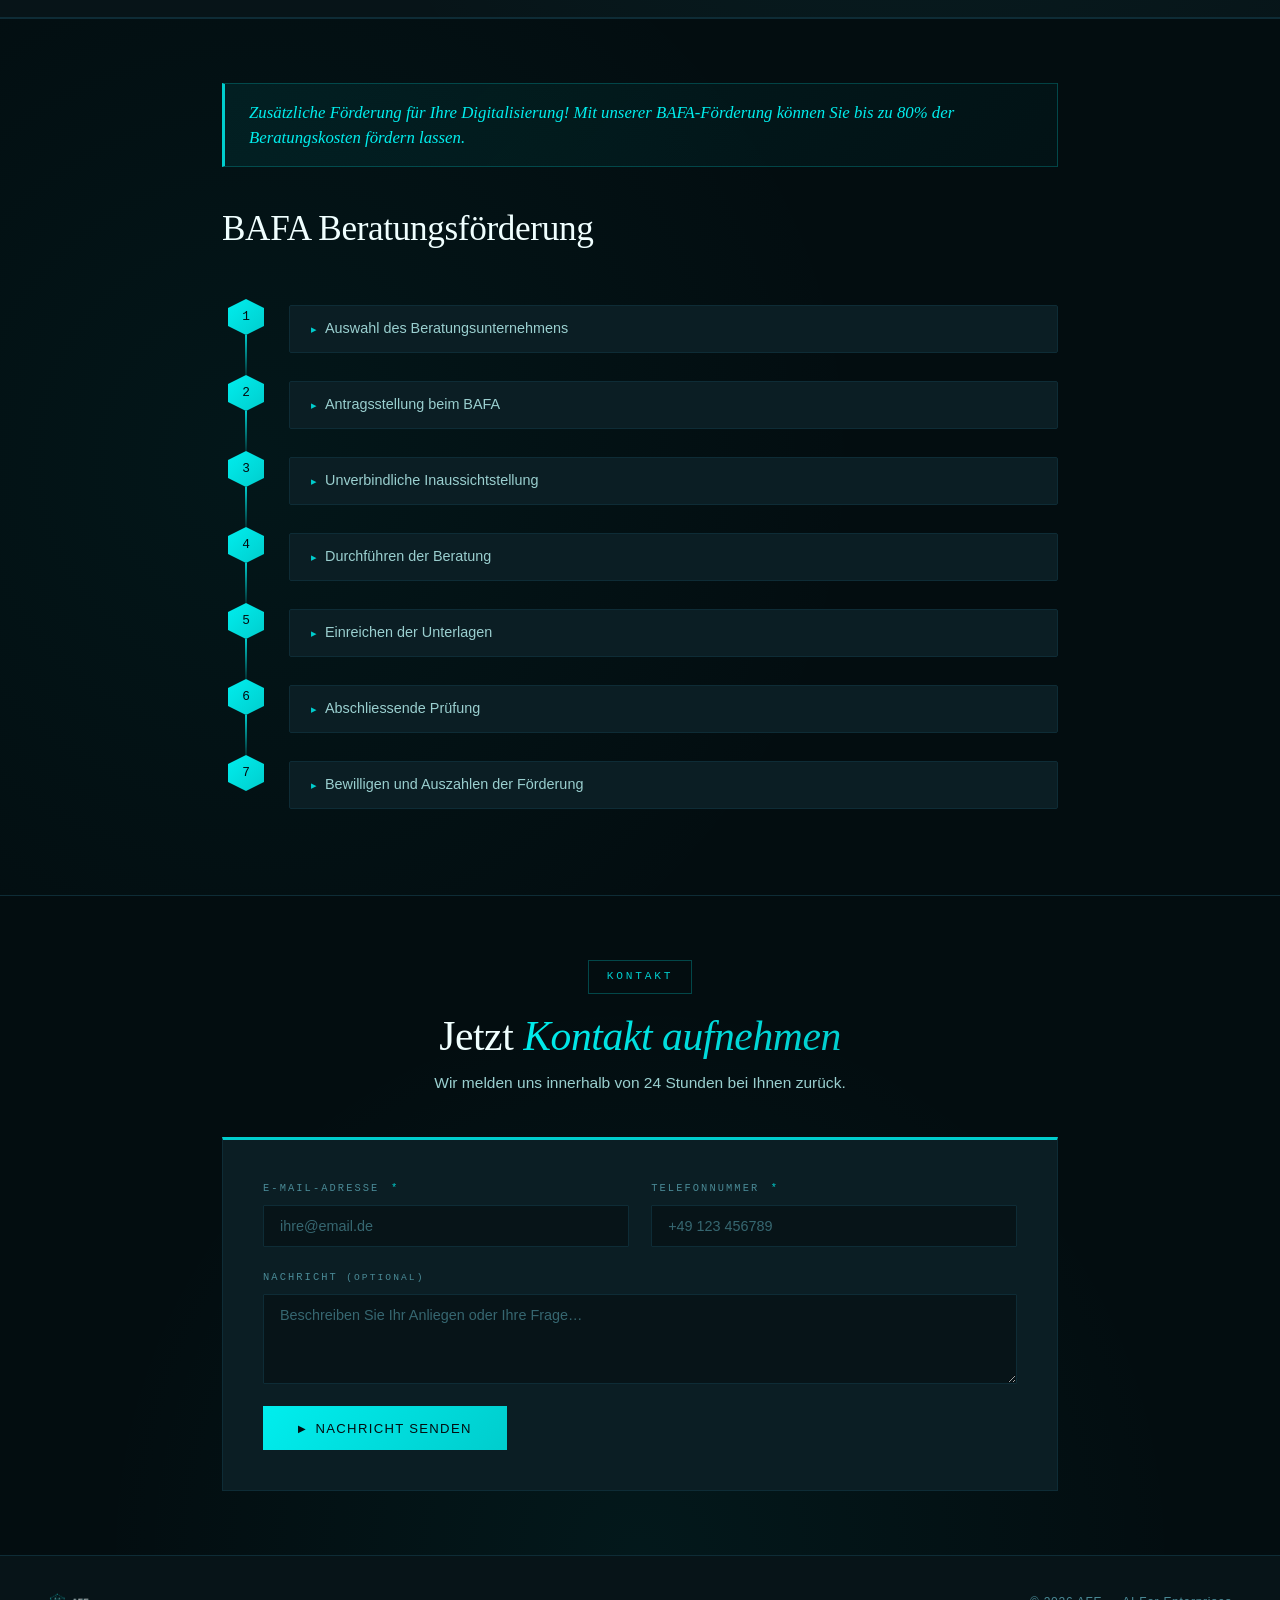
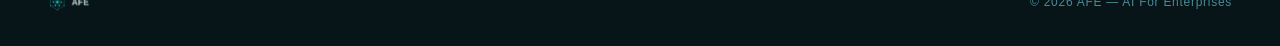
==== commit 5a94b565: "Add files via upload" ====
--- a/index.html
+++ b/index.html
@@ -19,9 +19,14 @@
 <!-- ─── NAVIGATION ─── -->
 <nav>
   <a class="nav-logo" href="#">
-    <img src="[data-uri]" alt="AFE">
+    <img src="[data-uri]" alt="AFE">
   </a>
 
+  <ul class="nav-links">
+    <li><a href="#">Leistungen</a></li>
+    <li><a href="#">Über uns</a></li>
+    <li><a href="#">BAFA</a></li>
+  </ul>
 
   <!-- Button "Erstgespräch" → scrollt zum Kontaktformular -->
   <button class="nav-cta btn-erstgespraech cta-scroll">Erstgespräch</button>
@@ -31,7 +36,7 @@
 <section class="hero">
   <div class="hero-left">
     <div class="hero-eyebrow">AI For Enterprises</div>
-    <h1 class="hero-h1">Ihre <em>eigene</em><br>Unternehmens&#8209;KI</h1>
+    <h1 class="hero-h1">Ihre <em>eigene</em><br>Unternehmens-KI</h1>
     <p class="hero-sub">Eigene KI, Corporate LLMs, KI-Agenten &amp; Automatisierungen — direkt auf Ihrem Server. Sicher, privat, leistungsstark.</p>
     <div class="hero-tags">
       <span class="hero-tag">Sicher</span>
@@ -490,7 +495,7 @@
 <!-- ─── FOOTER ─── -->
 <footer>
   <div class="footer-logo">
-    <img src="[data-uri]" alt="AFE">
+    <img src="[data-uri]" alt="AFE">
   </div>
   <div class="footer-copy">© 2026 AFE — AI For Enterprises</div>
 </footer>
--- a/style.css
+++ b/style.css
@@ -0,0 +1,877 @@
+/* ============================================================
+   AFE – AI For Enterprises | Stylesheet
+   Alle Farben, Layout und Komponenten der Website
+   ============================================================ */
+
+:root {
+  --cyan:        #00CDCD;
+  --cyan-light:  #00EEEE;
+  --cyan-pale:   #C0FAFA;
+  --slate:       #030D10;
+  --slate-mid:   #071418;
+  --slate-card:  #0B1E24;
+  --slate-border:#0E2C36;
+  --slate-text:  #4A8A96;
+  --white:       #F0FFFF;
+  --white-dim:   #9ACFCF;
+  --navy:        #0A1628;
+}
+
+*, *::before, *::after { box-sizing: border-box; margin: 0; padding: 0; }
+html { scroll-behavior: smooth; }
+
+body {
+  background: var(--slate);
+  color: var(--white);
+  font-family: 'DM Sans', sans-serif;
+  font-weight: 300;
+  line-height: 1.7;
+  overflow-x: hidden;
+}
+
+body::before {
+  content: '';
+  position: fixed; inset: 0;
+  background-image: url("data:image/svg+xml,%3Csvg viewBox='0 0 200 200' xmlns='http://www.w3.org/2000/svg'%3E%3Cfilter id='n'%3E%3CfeTurbulence type='fractalNoise' baseFrequency='0.85' numOctaves='4' stitchTiles='stitch'/%3E%3C/filter%3E%3Crect width='100%25' height='100%25' filter='url(%23n)' opacity='1'/%3E%3C/svg%3E");
+  opacity: 0.025;
+  pointer-events: none;
+  z-index: 0;
+}
+
+.grid-bg {
+  position: fixed; inset: 0;
+  background-image:
+    linear-gradient(rgba(0,205,205,0.04) 1px, transparent 1px),
+    linear-gradient(90deg, rgba(0,205,205,0.04) 1px, transparent 1px);
+  background-size: 60px 60px;
+  pointer-events: none;
+  z-index: 0;
+}
+
+/* NAV */
+nav {
+  position: fixed; top: 0; left: 0; right: 0;
+  z-index: 100;
+  display: flex; align-items: center; justify-content: space-between;
+  padding: 1rem 3rem;
+  background: rgba(3,13,16,0.92);
+  backdrop-filter: blur(20px);
+  border-bottom: 1px solid var(--slate-border);
+}
+.nav-logo img {
+  height: 62px; width: auto;
+  filter: drop-shadow(0 0 6px rgba(0,238,238,0.35));
+  transition: filter 0.3s;
+}
+.nav-logo img:hover { filter: drop-shadow(0 0 12px rgba(0,238,238,0.6)); }
+.nav-links { display: flex; gap: 2rem; list-style: none; }
+.nav-links a {
+  color: var(--white-dim); text-decoration: none;
+  font-size: 0.78rem; letter-spacing: 0.08em; text-transform: uppercase;
+  transition: color 0.3s;
+}
+.nav-links a:hover { color: var(--cyan); }
+.nav-cta {
+  background: transparent; border: 1px solid var(--cyan);
+  color: var(--cyan); font-family: 'DM Sans', sans-serif;
+  font-size: 0.76rem; letter-spacing: 0.12em; text-transform: uppercase;
+  padding: 0.6rem 1.4rem; cursor: pointer; transition: all 0.3s;
+}
+.nav-cta:hover { background: var(--cyan); color: var(--slate); }
+
+/* HERO SECTION */
+.hero {
+  position: relative; z-index: 1;
+  margin-top: 78px; /* nav height */
+  padding: 5rem 3rem;
+  display: flex; align-items: center; justify-content: space-between;
+  gap: 3rem;
+  overflow: hidden;
+  background: linear-gradient(135deg, rgba(0,40,50,0.0) 0%, rgba(0,205,205,0.04) 100%);
+  border-bottom: 1px solid var(--slate-border);
+  min-height: 320px;
+}
+
+/* animated mesh lines in hero bg */
+.hero::before {
+  content: '';
+  position: absolute; inset: 0;
+  background-image:
+    radial-gradient(circle at 75% 50%, rgba(0,205,205,0.07) 0%, transparent 55%),
+    radial-gradient(circle at 20% 20%, rgba(0,205,205,0.04) 0%, transparent 40%);
+  pointer-events: none;
+}
+
+.hero-left {
+  position: relative; z-index: 1;
+  max-width: 520px;
+  animation: fadeUp 0.7s ease both;
+}
+
+.hero-eyebrow {
+  font-family: 'DM Mono', monospace;
+  font-size: 0.68rem; letter-spacing: 0.28em; text-transform: uppercase;
+  color: var(--cyan); margin-bottom: 1.4rem;
+  display: flex; align-items: center; gap: 0.7rem;
+}
+.hero-eyebrow::before {
+  content: '';
+  display: inline-block; width: 28px; height: 1px;
+  background: var(--cyan); opacity: 0.7;
+}
+
+.hero-h1 {
+  font-family: 'Cormorant Garamond', serif;
+  font-size: clamp(2.4rem, 5vw, 4rem);
+  font-weight: 300; line-height: 1.08; letter-spacing: -0.02em;
+  color: var(--white); margin-bottom: 1rem;
+}
+.hero-h1 em {
+  font-style: italic;
+  background: linear-gradient(135deg, var(--cyan-light), var(--cyan));
+  -webkit-background-clip: text; -webkit-text-fill-color: transparent;
+  background-clip: text;
+}
+
+.hero-sub {
+  font-size: 0.97rem; color: var(--white-dim);
+  line-height: 1.65; margin-bottom: 2rem;
+  max-width: 400px;
+}
+
+.hero-tags {
+  display: flex; gap: 0.6rem; flex-wrap: wrap;
+  margin-bottom: 2.2rem;
+}
+.hero-tag {
+  font-family: 'DM Mono', monospace;
+  font-size: 0.62rem; letter-spacing: 0.15em; text-transform: uppercase;
+  color: var(--slate-text);
+  border: 1px solid var(--slate-border);
+  padding: 0.28rem 0.75rem; border-radius: 1px;
+}
+
+.hero-btn {
+  display: inline-flex; align-items: center; gap: 0.5rem;
+  background: linear-gradient(135deg, var(--cyan-light), var(--cyan));
+  color: var(--slate); border: none;
+  font-family: 'DM Sans', sans-serif; font-size: 0.8rem;
+  font-weight: 500; letter-spacing: 0.1em; text-transform: uppercase;
+  padding: 0.9rem 2rem; cursor: pointer;
+  transition: all 0.3s;
+}
+.hero-btn:hover { transform: translateY(-2px); box-shadow: 0 8px 30px rgba(0,205,205,0.3); }
+.hero-btn::before { content: '▶ '; font-size: 0.65rem; }
+
+/* Hero right: SVG visual */
+.hero-right {
+  position: relative; z-index: 1;
+  flex-shrink: 0;
+  animation: fadeUp 0.7s 0.15s ease both;
+}
+
+.hero-visual-svg {
+  width: 320px; max-width: 100%;
+  filter: drop-shadow(0 0 24px rgba(0,205,205,0.15));
+  animation: kiFloat 8s ease-in-out infinite;
+}
+
+/* MAIN CONTAINER */
+main {
+  position: relative; z-index: 1;
+  max-width: 900px;
+  margin: 0 auto;
+  padding: 4rem 2rem 4rem;
+}
+
+/* HEADER BLOCK */
+.page-header {
+  text-align: center;
+  margin-bottom: 3rem;
+  animation: fadeUp 0.7s ease both;
+}
+.page-header .tag {
+  font-family: 'DM Mono', monospace;
+  font-size: 0.7rem; letter-spacing: 0.25em; text-transform: uppercase;
+  color: var(--cyan); border: 1px solid rgba(0,205,205,0.3);
+  display: inline-block; padding: 0.4rem 1.1rem; margin-bottom: 1.5rem;
+}
+.page-header h1 {
+  font-family: 'Cormorant Garamond', serif;
+  font-size: clamp(1.8rem, 4vw, 2.8rem);
+  font-weight: 300; line-height: 1.15; letter-spacing: -0.01em;
+  margin-bottom: 0.8rem;
+}
+.page-header p {
+  color: var(--white-dim); font-size: 1rem;
+  max-width: 540px; margin: 0 auto;
+}
+
+/* SECTION BANNER */
+.section-banner {
+  background: linear-gradient(135deg, #0A1E2E 0%, #07141C 100%);
+  border: 1px solid var(--slate-border);
+  border-left: 3px solid var(--cyan);
+  border-radius: 2px;
+  padding: 1rem 1.8rem;
+  display: flex; align-items: center; gap: 0.8rem;
+  margin-bottom: 2.5rem;
+  animation: fadeUp 0.6s ease both;
+}
+.section-banner .icon { font-size: 1.1rem; }
+.section-banner span {
+  font-family: 'DM Mono', monospace;
+  font-size: 0.85rem; letter-spacing: 0.15em; text-transform: uppercase;
+  color: var(--cyan-light); font-weight: 500;
+}
+
+/* WORKER CARD */
+.worker-section { margin-bottom: 2.5rem; animation: fadeUp 0.7s 0.1s ease both; }
+.worker-label {
+  font-family: 'DM Mono', monospace; font-size: 0.65rem;
+  letter-spacing: 0.22em; text-transform: uppercase;
+  color: var(--slate-text); margin-bottom: 1rem;
+}
+.worker-card {
+  background: var(--slate-card);
+  border: 1px solid var(--slate-border);
+  border-radius: 2px;
+  padding: 1.5rem 2rem;
+  display: flex; align-items: center; gap: 1.5rem;
+  transition: border-color 0.3s;
+}
+.worker-card:hover { border-color: rgba(0,205,205,0.3); }
+.worker-icon {
+  width: 56px; height: 56px; flex-shrink: 0;
+  background: rgba(0,205,205,0.06);
+  border: 1px solid rgba(0,205,205,0.2);
+  border-radius: 50%;
+  display: flex; align-items: center; justify-content: center;
+}
+.worker-badge {
+  font-family: 'DM Mono', monospace; font-size: 0.62rem;
+  letter-spacing: 0.2em; text-transform: uppercase;
+  color: var(--cyan); background: rgba(0,205,205,0.08);
+  border: 1px solid rgba(0,205,205,0.25);
+  padding: 0.2rem 0.6rem; display: inline-block; margin-bottom: 0.4rem;
+}
+.worker-title {
+  font-family: 'Cormorant Garamond', serif;
+  font-size: 1.2rem; font-weight: 600; margin-bottom: 0.2rem;
+}
+.worker-text { color: var(--white-dim); font-size: 0.88rem; }
+
+/* AUTOMATION GRID */
+.auto-section { margin-bottom: 2.5rem; animation: fadeUp 0.7s 0.2s ease both; }
+.auto-label {
+  font-family: 'DM Mono', monospace; font-size: 0.65rem;
+  letter-spacing: 0.22em; text-transform: uppercase;
+  color: var(--slate-text); margin-bottom: 1rem;
+}
+.auto-grid {
+  display: grid;
+  grid-template-columns: repeat(3, 1fr);
+  gap: 1px;
+  background: var(--slate-border);
+  border: 1px solid var(--slate-border);
+}
+.auto-tile {
+  background: var(--slate-card);
+  padding: 1.5rem;
+  position: relative; overflow: hidden;
+  transition: background 0.3s;
+  cursor: default;
+}
+.auto-tile::before {
+  content: '';
+  position: absolute; top: 0; left: 0; right: 0;
+  height: 2px;
+  background: linear-gradient(90deg, var(--cyan), transparent);
+  opacity: 0;
+  transition: opacity 0.3s;
+}
+.auto-tile:hover { background: #0d2530; }
+.auto-tile:hover::before { opacity: 1; }
+.tile-icon {
+  width: 44px; height: 44px;
+  background: rgba(0,205,205,0.06);
+  border: 1px solid rgba(0,205,205,0.2);
+  border-radius: 8px;
+  display: flex; align-items: center; justify-content: center;
+  margin-bottom: 1rem;
+}
+.tile-name {
+  font-family: 'DM Mono', monospace;
+  font-size: 0.72rem; letter-spacing: 0.1em;
+  color: var(--cyan-light); margin-bottom: 0.4rem; font-weight: 500;
+}
+.tile-desc { color: var(--white-dim); font-size: 0.8rem; line-height: 1.5; }
+
+/* STATS BAR */
+.stats-bar {
+  display: grid; grid-template-columns: repeat(3, 1fr);
+  border: 1px solid var(--slate-border);
+  background: var(--slate-mid);
+  margin-bottom: 2.5rem;
+  animation: fadeUp 0.7s 0.3s ease both;
+}
+.stat-item {
+  padding: 1.5rem; text-align: center;
+  border-right: 1px solid var(--slate-border);
+}
+.stat-item:last-child { border-right: none; }
+.stat-num {
+  font-family: 'Cormorant Garamond', serif;
+  font-size: 2rem; font-weight: 600; color: var(--cyan);
+  display: block; line-height: 1;
+}
+.stat-label {
+  font-size: 0.7rem; letter-spacing: 0.12em; text-transform: uppercase;
+  color: var(--slate-text); margin-top: 0.4rem; display: block;
+}
+
+/* QUOTE */
+.quote-block {
+  background: var(--slate-card);
+  border: 1px solid var(--slate-border);
+  border-left: 3px solid var(--cyan);
+  padding: 2rem 2.5rem;
+  margin-bottom: 2.5rem;
+  position: relative;
+  animation: fadeUp 0.7s 0.4s ease both;
+}
+.quote-mark {
+  font-family: 'Cormorant Garamond', serif;
+  font-size: 4rem; color: var(--cyan); opacity: 0.3;
+  line-height: 0; position: absolute; top: 2rem; left: 1.5rem;
+}
+.quote-text {
+  font-family: 'Cormorant Garamond', serif;
+  font-size: 1.25rem; font-weight: 300; line-height: 1.6;
+  color: var(--white); padding-left: 1rem; font-style: italic;
+}
+
+/* CTA BANNER */
+.cta-banner {
+  background: linear-gradient(135deg, #071C2C 0%, #050F1A 100%);
+  border: 1px solid var(--cyan);
+  padding: 1.8rem 2.5rem;
+  display: flex; align-items: center; justify-content: space-between;
+  gap: 1.5rem; flex-wrap: wrap;
+  animation: fadeUp 0.7s 0.5s ease both;
+  position: relative; overflow: hidden;
+}
+.cta-banner::before {
+  content: '';
+  position: absolute; inset: 0;
+  background: radial-gradient(ellipse at 30% 50%, rgba(0,205,205,0.06) 0%, transparent 70%);
+}
+.cta-banner-text {
+  font-family: 'Cormorant Garamond', serif;
+  font-size: 1.5rem; font-weight: 300;
+  color: var(--white); position: relative; z-index: 1;
+}
+.cta-banner-text em {
+  font-style: italic;
+  background: linear-gradient(135deg, var(--cyan-light), var(--cyan));
+  -webkit-background-clip: text; -webkit-text-fill-color: transparent;
+  background-clip: text;
+}
+.cta-btn {
+  background: linear-gradient(135deg, var(--cyan-light), var(--cyan));
+  color: var(--slate); border: none;
+  font-family: 'DM Sans', sans-serif; font-size: 0.8rem;
+  font-weight: 500; letter-spacing: 0.1em; text-transform: uppercase;
+  padding: 0.9rem 2rem; cursor: pointer;
+  transition: all 0.3s; white-space: nowrap; position: relative; z-index: 1;
+}
+.cta-btn:hover { transform: translateY(-2px); box-shadow: 0 8px 30px rgba(0,205,205,0.3); }
+.cta-btn::before {
+  content: '▶ ';
+}
+
+/* ANIMATIONS */
+@keyframes fadeUp {
+  from { opacity: 0; transform: translateY(20px); }
+  to   { opacity: 1; transform: translateY(0); }
+}
+
+/* FOOTER */
+footer {
+  position: relative; z-index: 1;
+  border-top: 1px solid var(--slate-border);
+  padding: 2rem 3rem;
+  display: flex; align-items: center; justify-content: space-between;
+  background: var(--slate-mid);
+}
+.footer-logo { display: flex; align-items: center; gap: 0.7rem; }
+.footer-logo img { height: 28px; opacity: 0.75; }
+.footer-copy { font-size: 0.75rem; color: var(--slate-text); letter-spacing: 0.06em; }
+  
+/* ─── PRIVATE KI SEKTION ─── */
+.private-ki {
+  background: var(--slate-mid);
+  border-top: 1px solid var(--slate-border);
+  border-bottom: 1px solid var(--slate-border);
+  position: relative;
+  overflow: hidden;
+}
+
+.ki-inner {
+  max-width: 900px;
+  margin: 0 auto;
+  padding: 4rem 2rem;
+  display: grid;
+  grid-template-columns: 1fr 1fr;
+  gap: 4rem;
+  align-items: center;
+  position: relative;
+  z-index: 1;
+}
+
+/* Subtle network background */
+.private-ki::before {
+  content: '';
+  position: absolute;
+  inset: 0;
+  background-image: radial-gradient(circle at 70% 50%, rgba(0,205,205,0.05) 0%, transparent 60%);
+  pointer-events: none;
+}
+
+.ki-title {
+  font-family: 'Cormorant Garamond', serif;
+  font-size: clamp(2rem, 4vw, 3rem);
+  font-weight: 300;
+  line-height: 1.1;
+  letter-spacing: -0.02em;
+  color: var(--white);
+  margin-bottom: 2rem;
+}
+
+.ki-list {
+  list-style: none;
+  margin-bottom: 2rem;
+  display: flex;
+  flex-direction: column;
+  gap: 0.9rem;
+}
+
+.ki-item {
+  display: flex;
+  align-items: flex-start;
+  gap: 0.9rem;
+  font-size: 0.97rem;
+  color: var(--white-dim);
+  font-weight: 300;
+  line-height: 1.5;
+  transition: color 0.3s;
+}
+.ki-item:hover { color: var(--white); }
+
+.ki-check {
+  width: 24px; height: 24px;
+  min-width: 24px;
+  background: rgba(0,205,205,0.1);
+  border: 1px solid rgba(0,205,205,0.3);
+  border-radius: 50%;
+  display: flex; align-items: center; justify-content: center;
+  margin-top: 1px;
+  transition: background 0.3s, border-color 0.3s;
+}
+.ki-item:hover .ki-check {
+  background: rgba(0,205,205,0.2);
+  border-color: var(--cyan-light);
+}
+
+.ki-desc {
+  font-size: 0.95rem;
+  color: var(--slate-text);
+  line-height: 1.8;
+  padding-top: 1.5rem;
+  border-top: 1px solid var(--slate-border);
+}
+
+/* Network SVG visual */
+.ki-visual {
+  display: flex;
+  align-items: center;
+  justify-content: center;
+}
+
+.ki-network {
+  width: 100%;
+  max-width: 380px;
+  filter: drop-shadow(0 0 20px rgba(0,205,205,0.12));
+  animation: kiFloat 7s ease-in-out infinite;
+}
+
+@keyframes kiFloat {
+  0%, 100% { transform: translateY(0px); }
+  50% { transform: translateY(-12px); }
+}
+
+/* ─── ALLES AUS EINER HAND ─── */
+.aaeih-section {
+  position: relative; z-index: 1;
+  background: var(--slate-mid);
+  border-top: 1px solid var(--slate-border);
+  border-bottom: 1px solid var(--slate-border);
+  overflow: hidden;
+}
+
+.aaeih-section::before {
+  content: '';
+  position: absolute; inset: 0;
+  background: radial-gradient(ellipse at 50% 0%, rgba(0,205,205,0.06) 0%, transparent 60%);
+  pointer-events: none;
+}
+
+.aaeih-inner {
+  max-width: 900px;
+  margin: 0 auto;
+  padding: 4rem 2rem;
+  text-align: center;
+  position: relative; z-index: 1;
+  animation: fadeUp 0.7s ease both;
+}
+
+.aaeih-icon {
+  width: 72px; height: 72px;
+  margin: 0 auto 1.8rem;
+  background: rgba(0,205,205,0.08);
+  border: 1px solid rgba(0,205,205,0.25);
+  border-radius: 50%;
+  display: flex; align-items: center; justify-content: center;
+}
+
+.aaeih-title {
+  font-family: 'Cormorant Garamond', serif;
+  font-size: clamp(2rem, 4vw, 3rem);
+  font-weight: 300; letter-spacing: -0.02em;
+  color: var(--white); margin-bottom: 1.2rem;
+  line-height: 1.1;
+}
+
+.aaeih-title em {
+  font-style: italic;
+  background: linear-gradient(135deg, var(--cyan-light), var(--cyan));
+  -webkit-background-clip: text; -webkit-text-fill-color: transparent;
+  background-clip: text;
+}
+
+.aaeih-text {
+  font-family: 'Cormorant Garamond', serif;
+  font-size: 1.2rem; font-style: italic;
+  color: var(--white-dim); line-height: 1.7;
+  max-width: 560px; margin: 0 auto 2rem;
+}
+
+.aaeih-divider {
+  width: 60px; height: 1px;
+  background: linear-gradient(90deg, transparent, var(--cyan), transparent);
+  margin: 0 auto;
+}
+
+/* ─── BAFA SECTION ─── */
+.bafa-section {
+  position: relative; z-index: 1;
+  background: var(--slate);
+  border-top: 1px solid var(--slate-border);
+  overflow: hidden;
+}
+
+.bafa-section::before {
+  content: '';
+  position: absolute; inset: 0;
+  background-image: radial-gradient(circle at 20% 50%, rgba(0,205,205,0.05) 0%, transparent 55%);
+  pointer-events: none;
+}
+
+.bafa-inner {
+  max-width: 900px;
+  margin: 0 auto;
+  padding: 4rem 2rem;
+  position: relative; z-index: 1;
+}
+
+.bafa-header {
+  margin-bottom: 2.5rem;
+  animation: fadeUp 0.7s ease both;
+}
+
+.bafa-promo {
+  background: linear-gradient(135deg, rgba(0,205,205,0.08) 0%, rgba(0,205,205,0.03) 100%);
+  border: 1px solid rgba(0,205,205,0.25);
+  border-left: 3px solid var(--cyan);
+  padding: 1rem 1.5rem;
+  margin-bottom: 2rem;
+  font-family: 'Cormorant Garamond', serif;
+  font-size: 1.05rem; font-style: italic;
+  color: var(--cyan-light);
+  line-height: 1.5;
+}
+
+.bafa-title {
+  font-family: 'Cormorant Garamond', serif;
+  font-size: clamp(1.6rem, 3vw, 2.2rem);
+  font-weight: 300; color: var(--white);
+  letter-spacing: -0.01em;
+}
+
+.bafa-steps {
+  display: flex;
+  flex-direction: column;
+  gap: 0;
+  animation: fadeUp 0.7s 0.1s ease both;
+}
+
+.bafa-step {
+  display: flex;
+  align-items: stretch;
+  gap: 0;
+}
+
+.bafa-step-left {
+  display: flex;
+  flex-direction: column;
+  align-items: center;
+  width: 48px;
+  flex-shrink: 0;
+}
+
+.bafa-num {
+  width: 36px; height: 36px;
+  background: linear-gradient(135deg, var(--cyan-light), var(--cyan));
+  color: var(--slate);
+  font-family: 'DM Mono', monospace;
+  font-size: 0.8rem; font-weight: 500;
+  display: flex; align-items: center; justify-content: center;
+  clip-path: polygon(50% 0%, 100% 25%, 100% 75%, 50% 100%, 0% 75%, 0% 25%);
+  flex-shrink: 0;
+  position: relative; z-index: 1;
+}
+
+.bafa-connector {
+  flex: 1;
+  width: 2px;
+  background: linear-gradient(to bottom, var(--cyan), rgba(0,205,205,0.15));
+  margin: 0 auto;
+  min-height: 20px;
+}
+
+.bafa-step:last-child .bafa-connector {
+  display: none;
+}
+
+.bafa-step-right {
+  flex: 1;
+  padding: 0 0 1.4rem 1.2rem;
+  display: flex; align-items: flex-start;
+  padding-top: 6px;
+}
+
+.bafa-item {
+  flex: 1;
+  background: var(--slate-card);
+  border: 1px solid var(--slate-border);
+  border-radius: 2px;
+  padding: 0.75rem 1.3rem;
+  font-size: 0.9rem;
+  color: var(--white-dim);
+  line-height: 1.5;
+  transition: border-color 0.3s, color 0.3s;
+  position: relative;
+  overflow: hidden;
+}
+
+.bafa-item::before {
+  content: '';
+  position: absolute; top: 0; left: 0; right: 0; height: 2px;
+  background: linear-gradient(90deg, var(--cyan), transparent);
+  opacity: 0; transition: opacity 0.3s;
+}
+
+.bafa-step:hover .bafa-item {
+  border-color: rgba(0,205,205,0.35);
+  color: var(--white);
+}
+.bafa-step:hover .bafa-item::before { opacity: 1; }
+
+.bafa-item-bullet {
+  color: var(--cyan);
+  margin-right: 0.5rem;
+  font-size: 0.7rem;
+}
+
+@media (max-width: 900px) {
+  .ki-inner { grid-template-columns: 1fr; gap: 2rem; }
+  .ki-visual { display: none; }
+  .hero { flex-direction: column; padding: 3rem 1.5rem; min-height: unset; }
+  .hero-right { display: none; }
+  .hero-h1 { font-size: clamp(2rem, 7vw, 3rem); }
+}
+
+/* ─── KONTAKTFORMULAR ─── */
+.kontakt-section {
+  position: relative; z-index: 1;
+  background: var(--slate);
+  border-top: 1px solid var(--slate-border);
+  overflow: hidden;
+}
+
+.kontakt-section::before {
+  content: '';
+  position: absolute; inset: 0;
+  background: radial-gradient(ellipse at 50% 100%, rgba(0,205,205,0.06) 0%, transparent 60%);
+  pointer-events: none;
+}
+
+.kontakt-inner {
+  max-width: 900px;
+  margin: 0 auto;
+  padding: 4rem 2rem;
+  position: relative; z-index: 1;
+  animation: fadeUp 0.7s ease both;
+}
+
+.kontakt-header {
+  text-align: center;
+  margin-bottom: 2.5rem;
+}
+
+.kontakt-header .tag {
+  font-family: 'DM Mono', monospace;
+  font-size: 0.7rem; letter-spacing: 0.25em; text-transform: uppercase;
+  color: var(--cyan); border: 1px solid rgba(0,205,205,0.3);
+  display: inline-block; padding: 0.4rem 1.1rem; margin-bottom: 1.2rem;
+}
+
+.kontakt-header h2 {
+  font-family: 'Cormorant Garamond', serif;
+  font-size: clamp(1.8rem, 4vw, 2.6rem);
+  font-weight: 300; line-height: 1.15; letter-spacing: -0.01em;
+  color: var(--white); margin-bottom: 0.6rem;
+}
+
+.kontakt-header h2 em {
+  font-style: italic;
+  background: linear-gradient(135deg, var(--cyan-light), var(--cyan));
+  -webkit-background-clip: text; -webkit-text-fill-color: transparent;
+  background-clip: text;
+}
+
+.kontakt-header p {
+  color: var(--white-dim); font-size: 0.97rem;
+}
+
+/* Formular-Wrapper */
+.kontakt-form {
+  background: var(--slate-card);
+  border: 1px solid var(--slate-border);
+  border-top: 3px solid var(--cyan);
+  padding: 2.5rem;
+  display: flex; flex-direction: column; gap: 1.4rem;
+}
+
+/* Feldgruppe */
+.form-group {
+  display: flex; flex-direction: column; gap: 0.45rem;
+}
+
+.form-row {
+  display: grid;
+  grid-template-columns: 1fr 1fr;
+  gap: 1.4rem;
+}
+
+/* Labels */
+.form-group label {
+  font-family: 'DM Mono', monospace;
+  font-size: 0.65rem; letter-spacing: 0.2em; text-transform: uppercase;
+  color: var(--slate-text);
+}
+
+.form-group label .required {
+  color: var(--cyan); margin-left: 0.2rem;
+}
+
+/* Input- und Textarea-Felder */
+.form-group input,
+.form-group textarea {
+  background: var(--slate-mid);
+  border: 1px solid var(--slate-border);
+  color: var(--white);
+  font-family: 'DM Sans', sans-serif;
+  font-size: 0.9rem; font-weight: 300;
+  padding: 0.75rem 1rem;
+  outline: none;
+  transition: border-color 0.3s, box-shadow 0.3s;
+  resize: vertical;
+  border-radius: 1px;
+}
+
+.form-group input::placeholder,
+.form-group textarea::placeholder {
+  color: var(--slate-text); opacity: 0.7;
+}
+
+.form-group input:focus,
+.form-group textarea:focus {
+  border-color: rgba(0,205,205,0.5);
+  box-shadow: 0 0 0 2px rgba(0,205,205,0.08);
+}
+
+/* Validierungsfehler */
+.form-group input.error,
+.form-group textarea.error {
+  border-color: rgba(255, 80, 80, 0.6);
+}
+
+.form-error {
+  font-size: 0.72rem; color: rgba(255,100,100,0.9);
+  font-family: 'DM Mono', monospace;
+  letter-spacing: 0.05em;
+  display: none;
+}
+
+.form-error.visible { display: block; }
+
+/* Senden-Button */
+.form-submit-btn {
+  align-self: flex-start;
+  display: inline-flex; align-items: center; gap: 0.5rem;
+  background: linear-gradient(135deg, var(--cyan-light), var(--cyan));
+  color: var(--slate); border: none;
+  font-family: 'DM Sans', sans-serif; font-size: 0.82rem;
+  font-weight: 500; letter-spacing: 0.1em; text-transform: uppercase;
+  padding: 0.9rem 2.2rem; cursor: pointer;
+  transition: all 0.3s;
+}
+
+.form-submit-btn:hover {
+  transform: translateY(-2px);
+  box-shadow: 0 8px 30px rgba(0,205,205,0.3);
+}
+
+.form-submit-btn::before { content: '▶ '; font-size: 0.65rem; }
+
+/* Erfolgsmeldung */
+.form-success {
+  display: none;
+  background: rgba(0,205,205,0.08);
+  border: 1px solid rgba(0,205,205,0.3);
+  border-left: 3px solid var(--cyan);
+  padding: 1.2rem 1.8rem;
+  font-family: 'Cormorant Garamond', serif;
+  font-size: 1.1rem; font-style: italic;
+  color: var(--cyan-light);
+  line-height: 1.6;
+}
+
+.form-success.visible { display: block; }
+
+/* Responsive */
+@media (max-width: 600px) {
+  .form-row { grid-template-columns: 1fr; }
+  .kontakt-form { padding: 1.5rem; }
+}
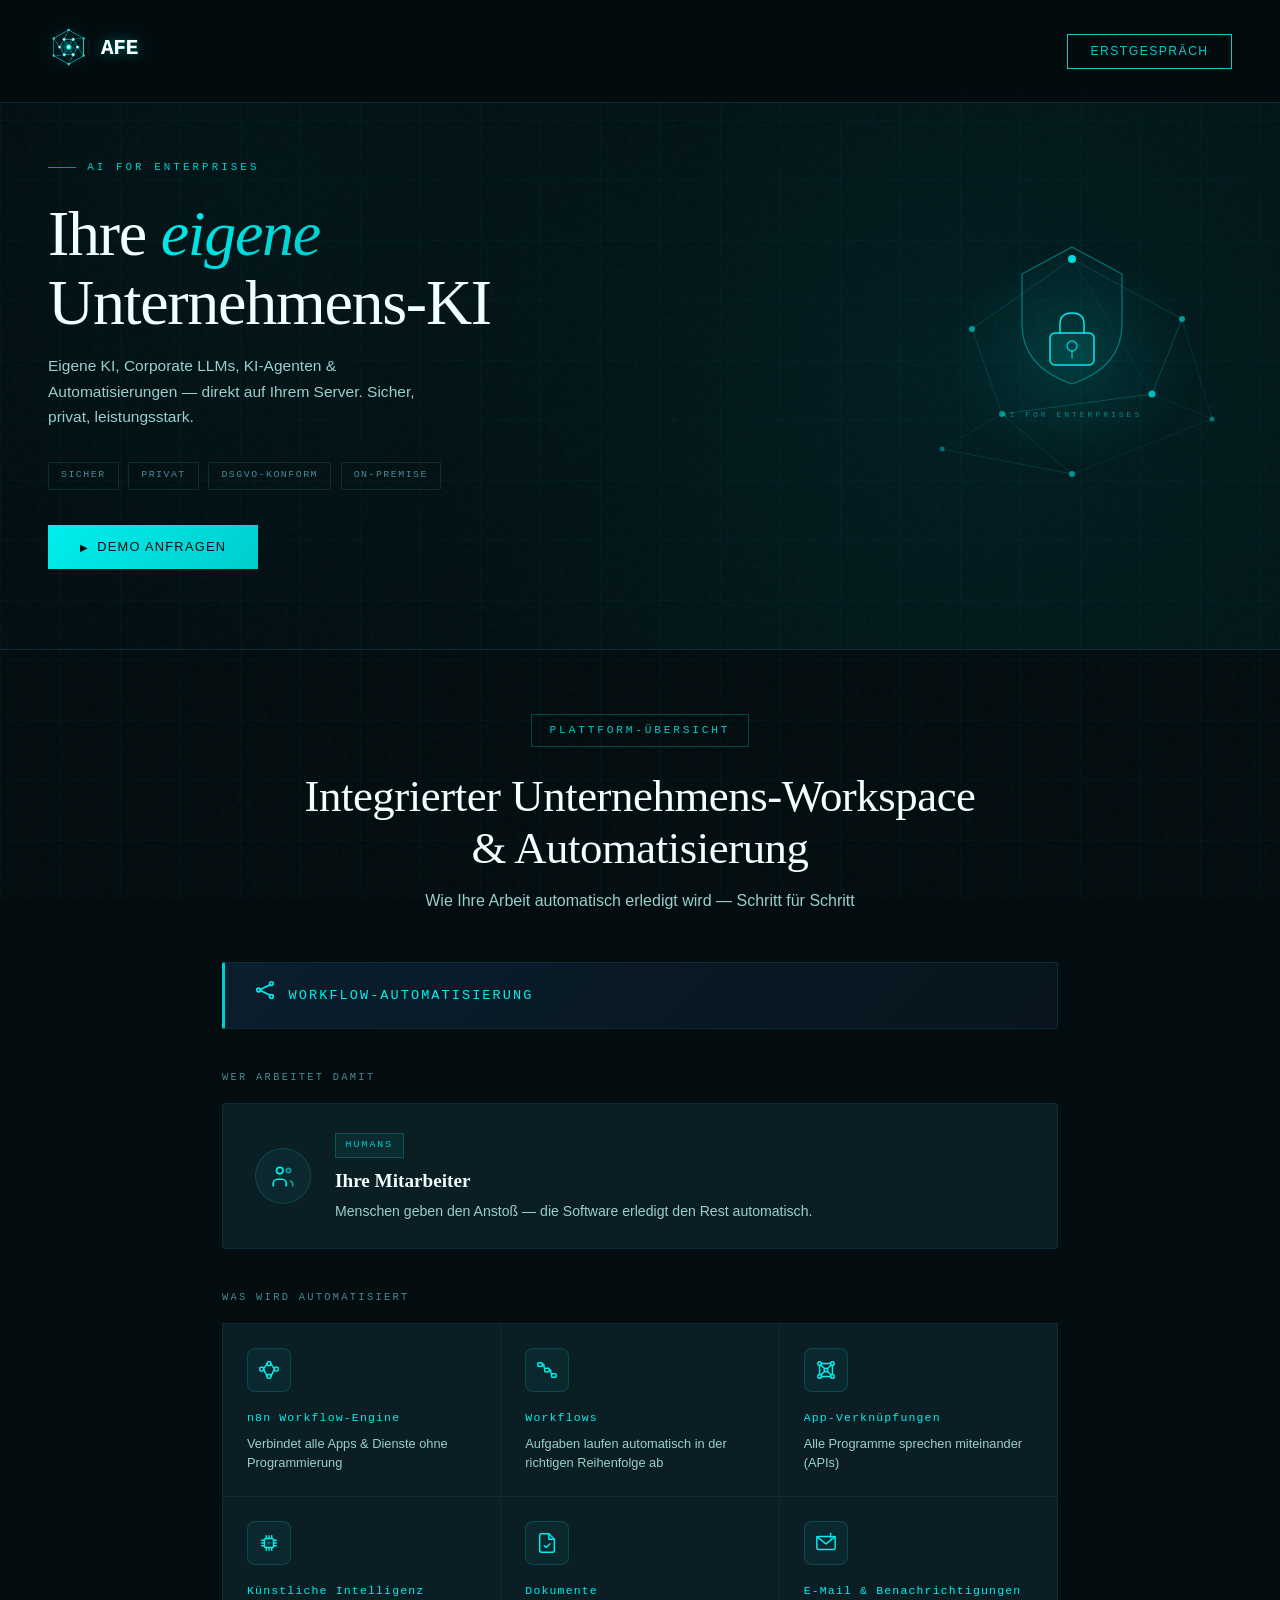
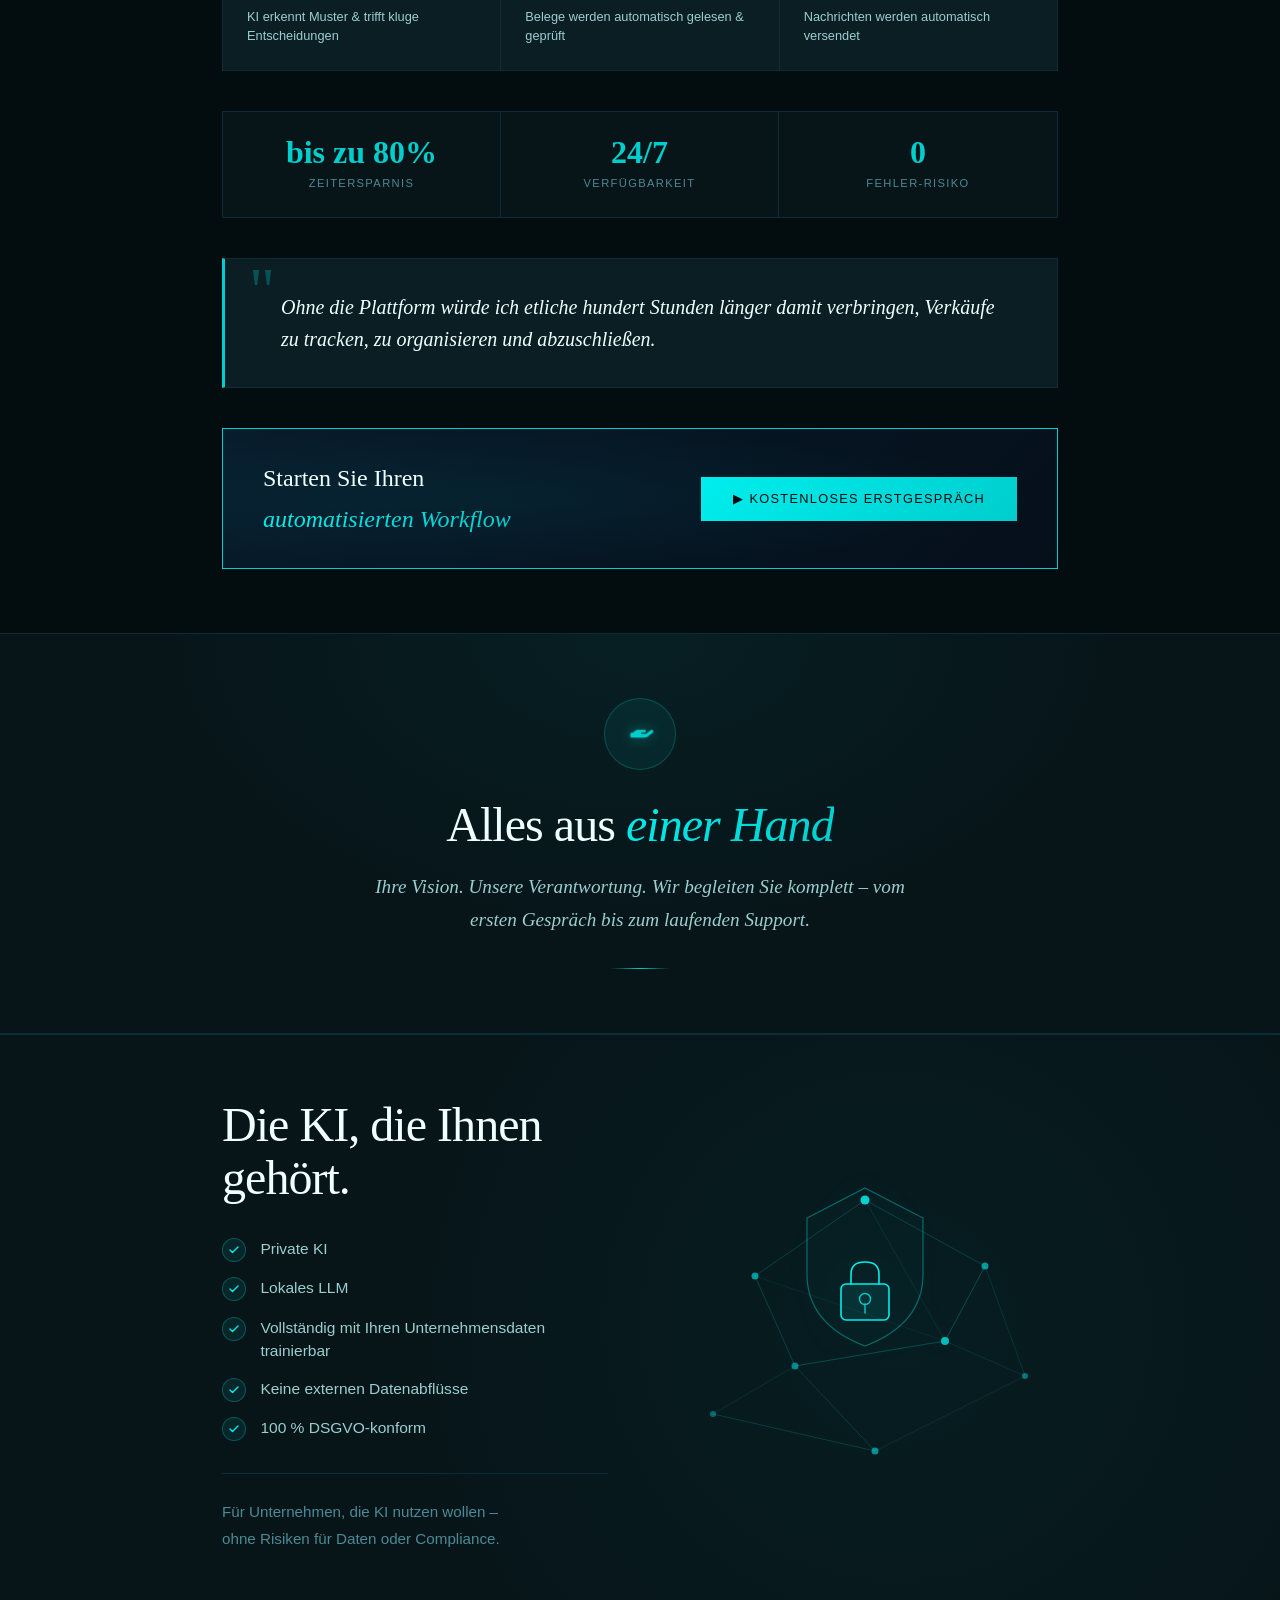
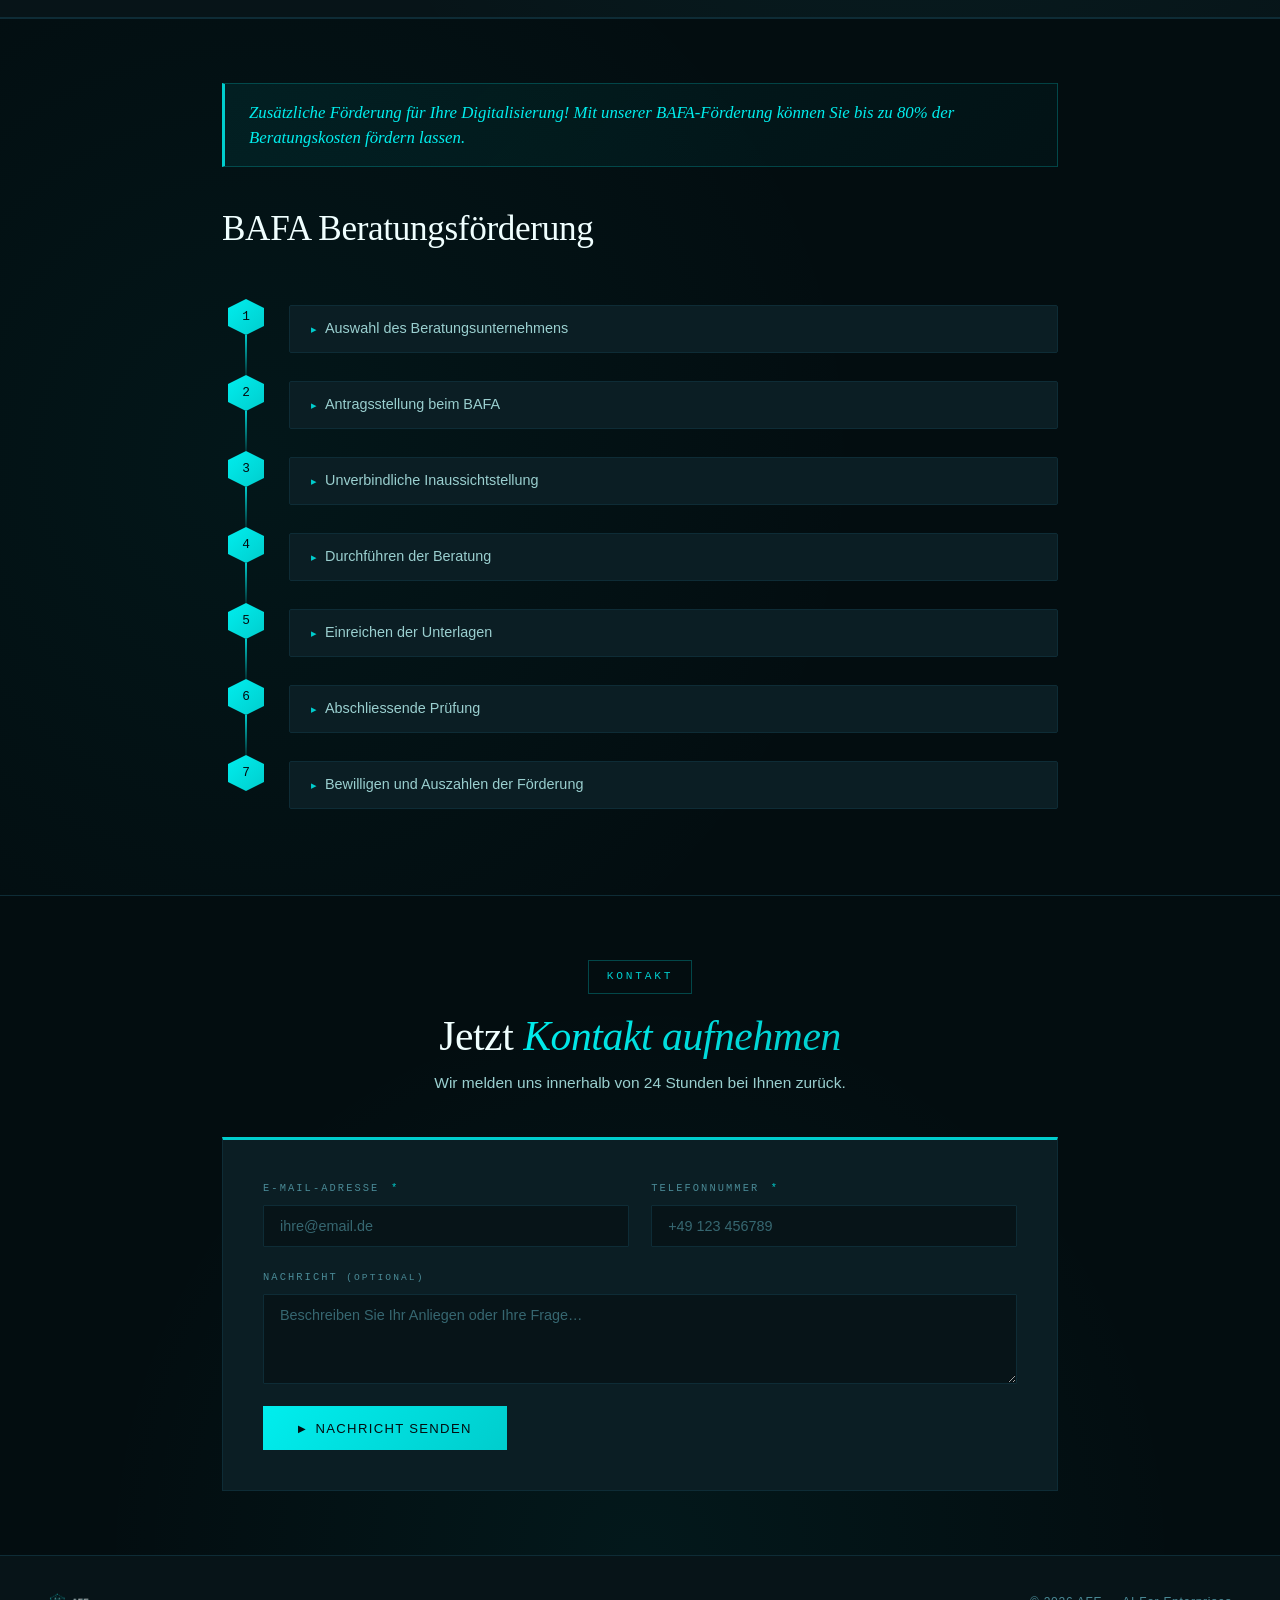
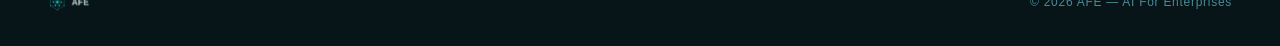
==== commit 3a785ea0: "Update index.html update" ====
--- a/index.html
+++ b/index.html
@@ -22,17 +22,13 @@
     <img src="[data-uri]" alt="AFE">
   </a>
 
-  <ul class="nav-links">
-    <li><a href="#">Leistungen</a></li>
-    <li><a href="#">Über uns</a></li>
-    <li><a href="#">BAFA</a></li>
-  </ul>
+  
 
   <!-- Button "Erstgespräch" → scrollt zum Kontaktformular -->
   <button class="nav-cta btn-erstgespraech cta-scroll">Erstgespräch</button>
 </nav>
-
-<!-- ─── HERO ─── -->
+  
+  
 <section class="hero">
   <div class="hero-left">
     <div class="hero-eyebrow">AI For Enterprises</div>
@@ -505,4 +501,4 @@
 <script src="script.js"></script>
 
 </body>
-</html>+</html>
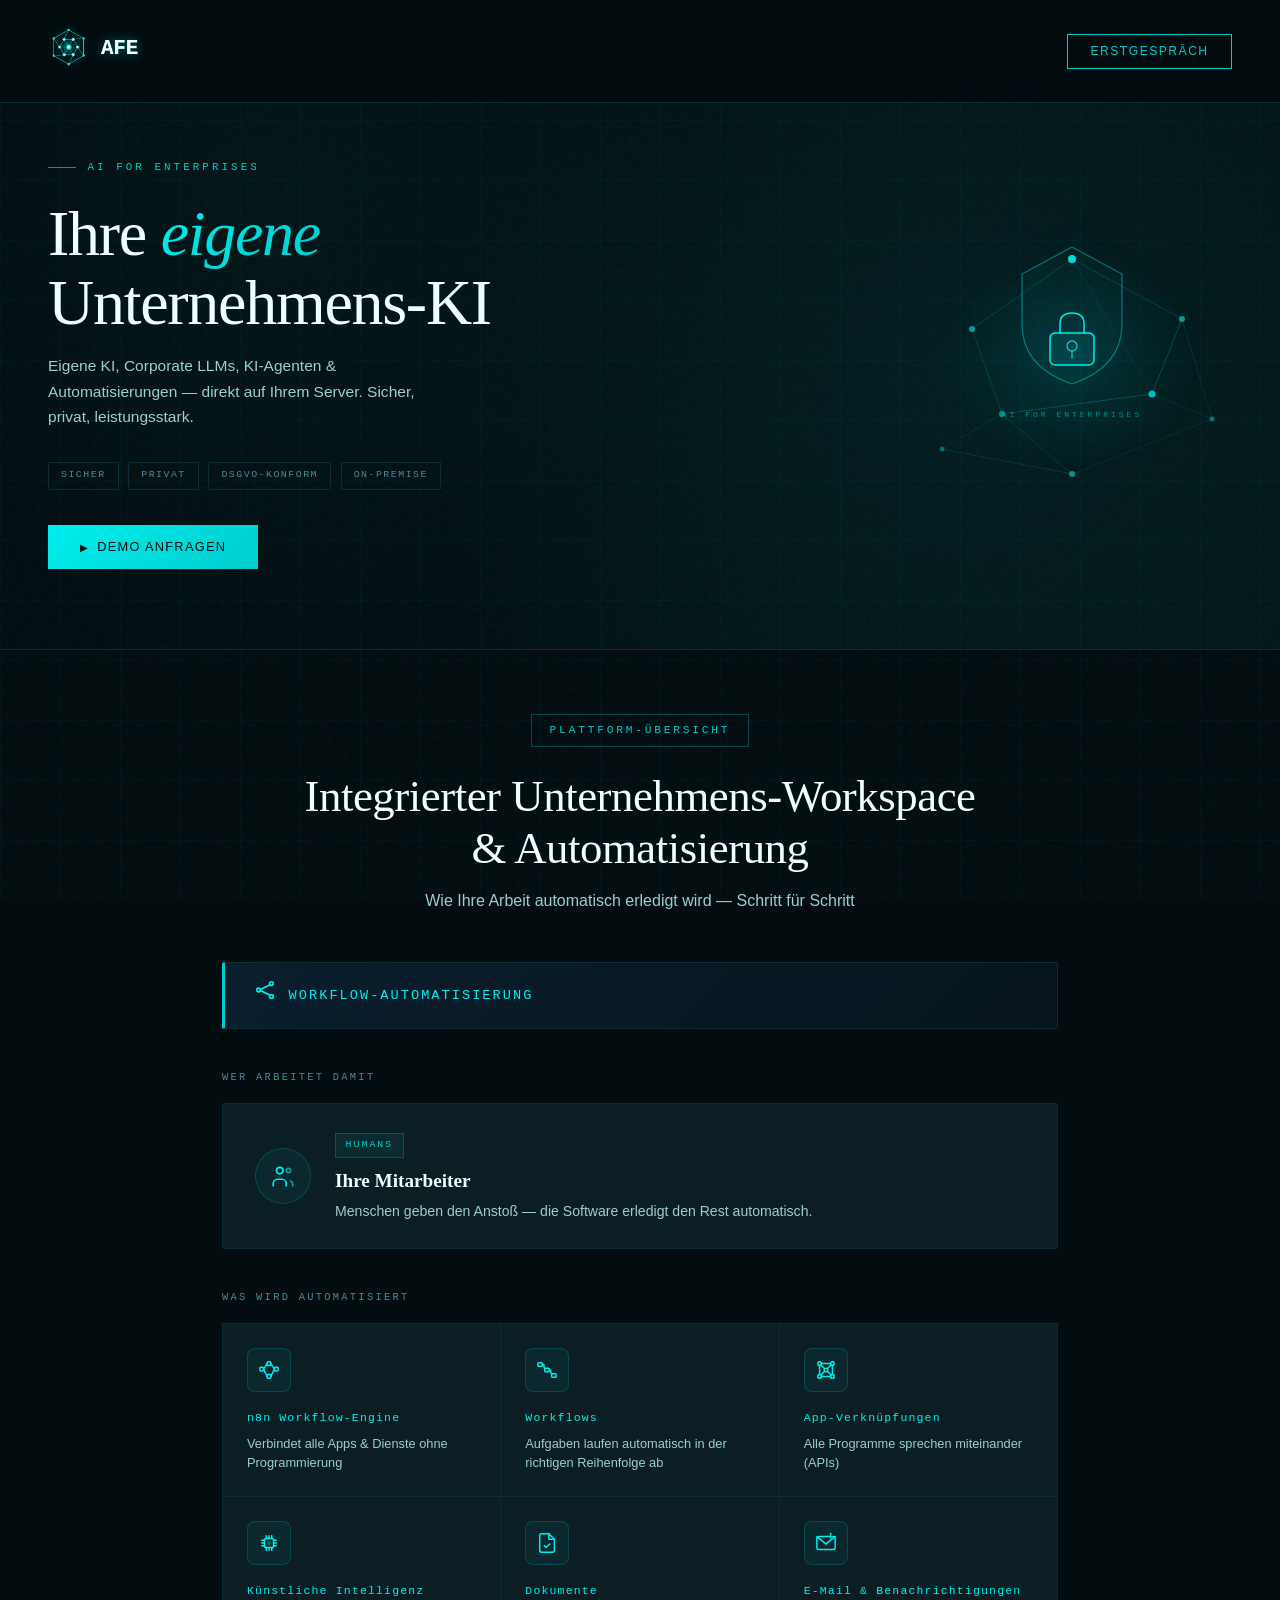
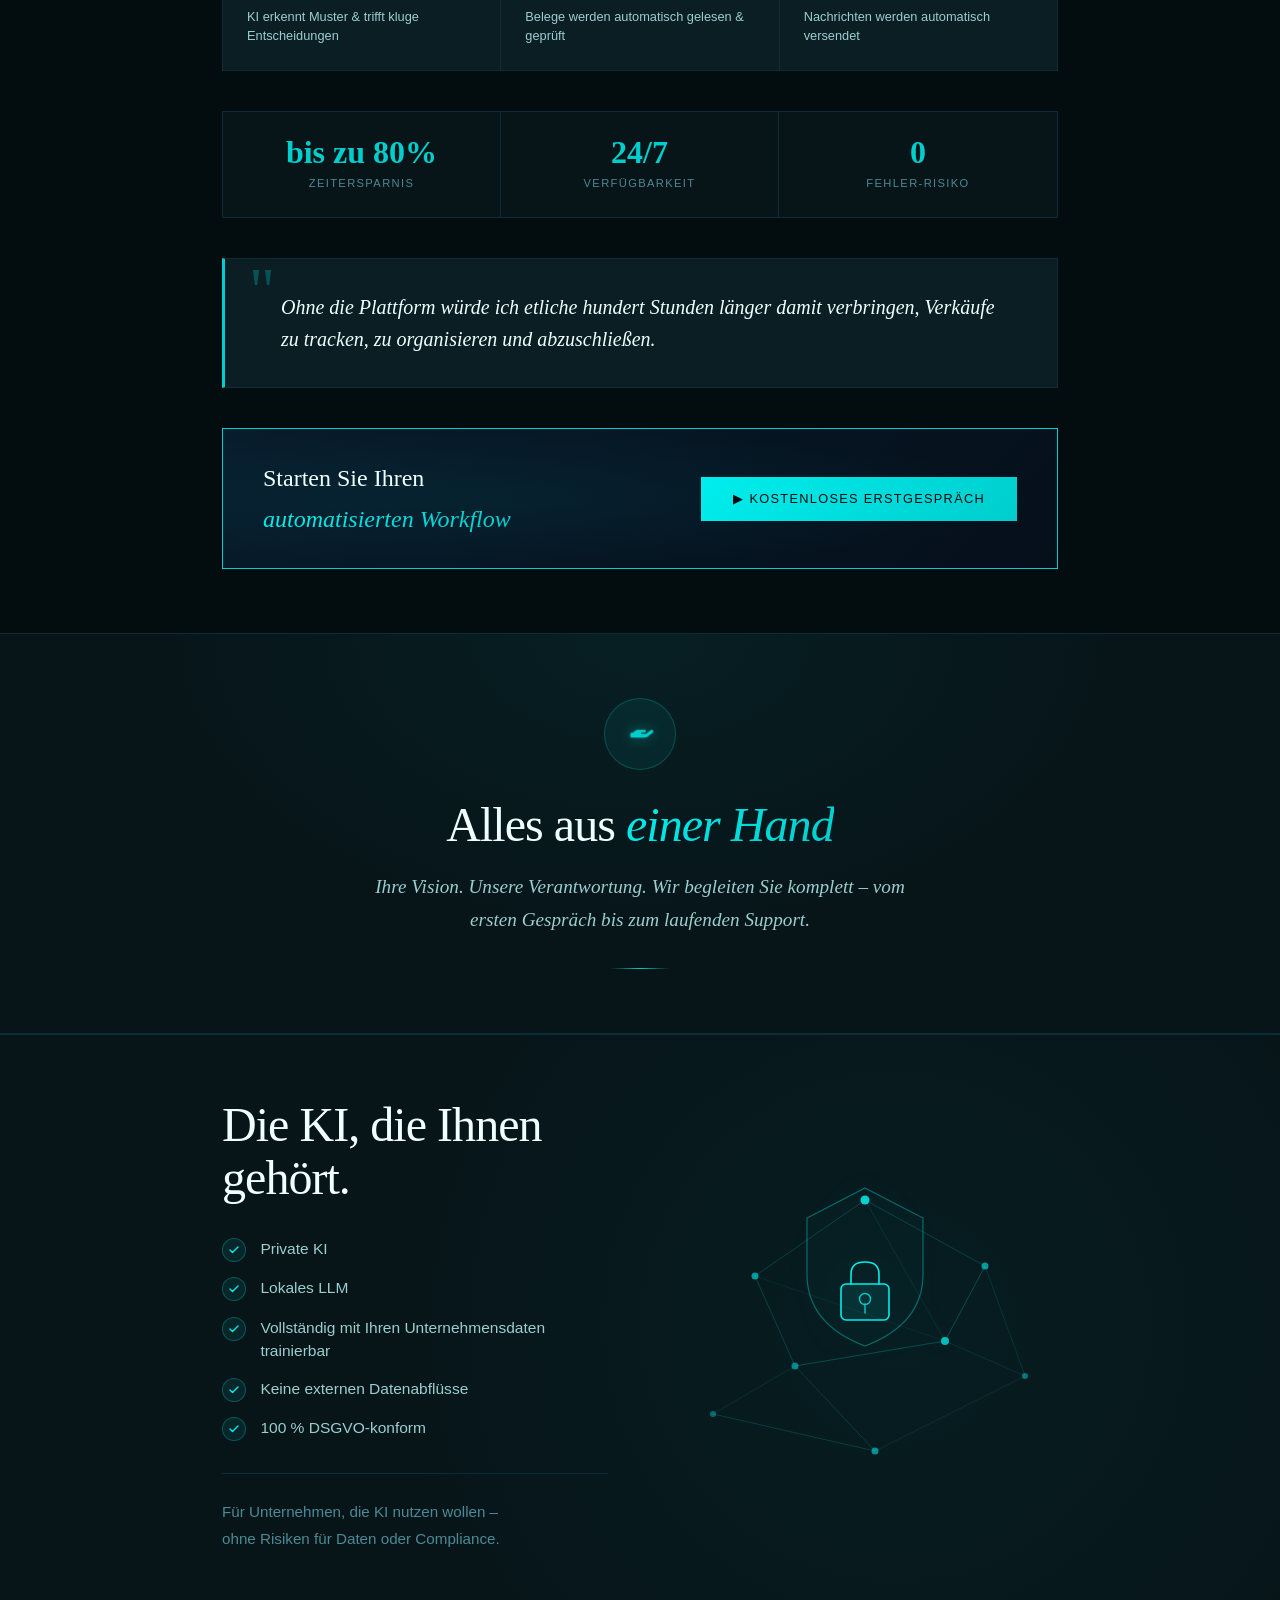
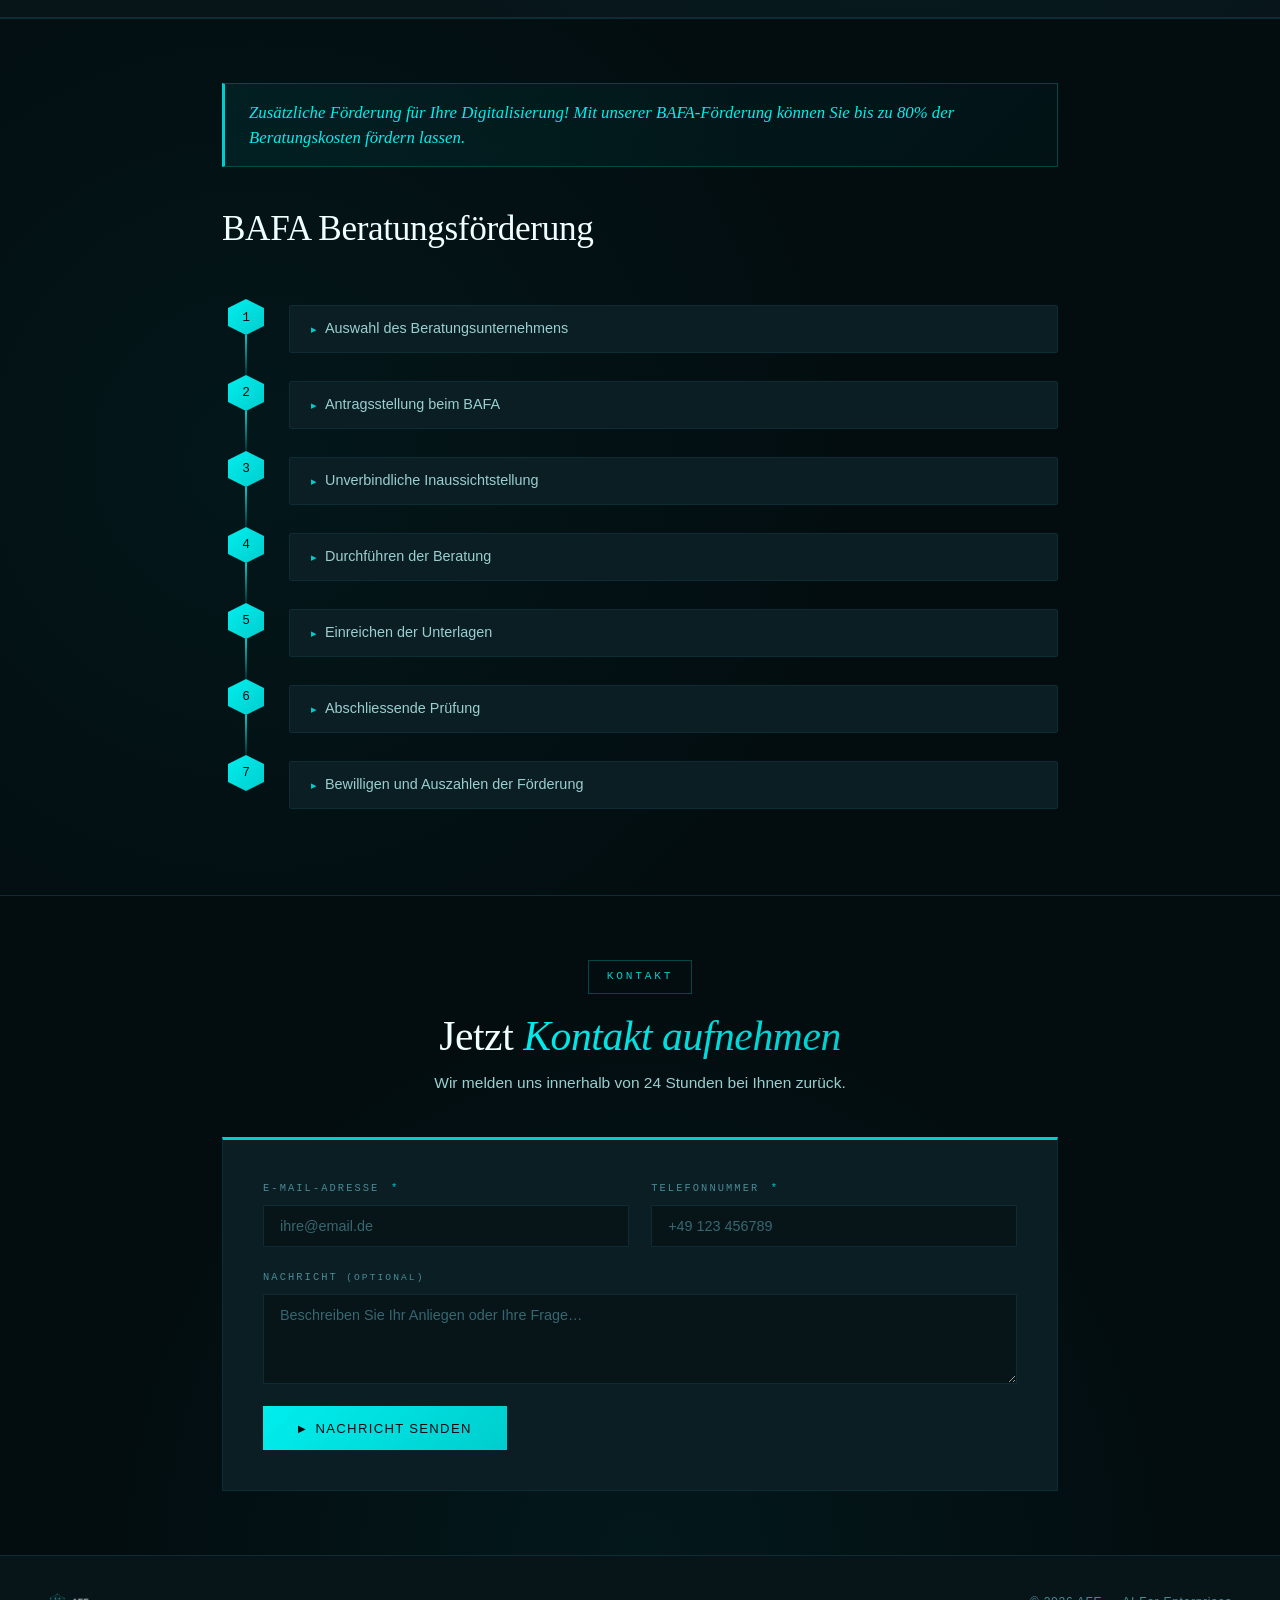
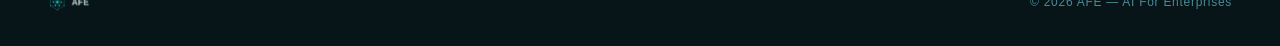
==== commit 16191df5: "Update index.html update" ====
--- a/index.html
+++ b/index.html
@@ -32,7 +32,7 @@
 <section class="hero">
   <div class="hero-left">
     <div class="hero-eyebrow">AI For Enterprises</div>
-    <h1 class="hero-h1">Ihre <em>eigene</em><br>Unternehmens-KI</h1>
+    <h1 class="hero-h1">Ihre <em>eigene</em><br>Unternehmens&#8209;KI</h1>
     <p class="hero-sub">Eigene KI, Corporate LLMs, KI-Agenten &amp; Automatisierungen — direkt auf Ihrem Server. Sicher, privat, leistungsstark.</p>
     <div class="hero-tags">
       <span class="hero-tag">Sicher</span>
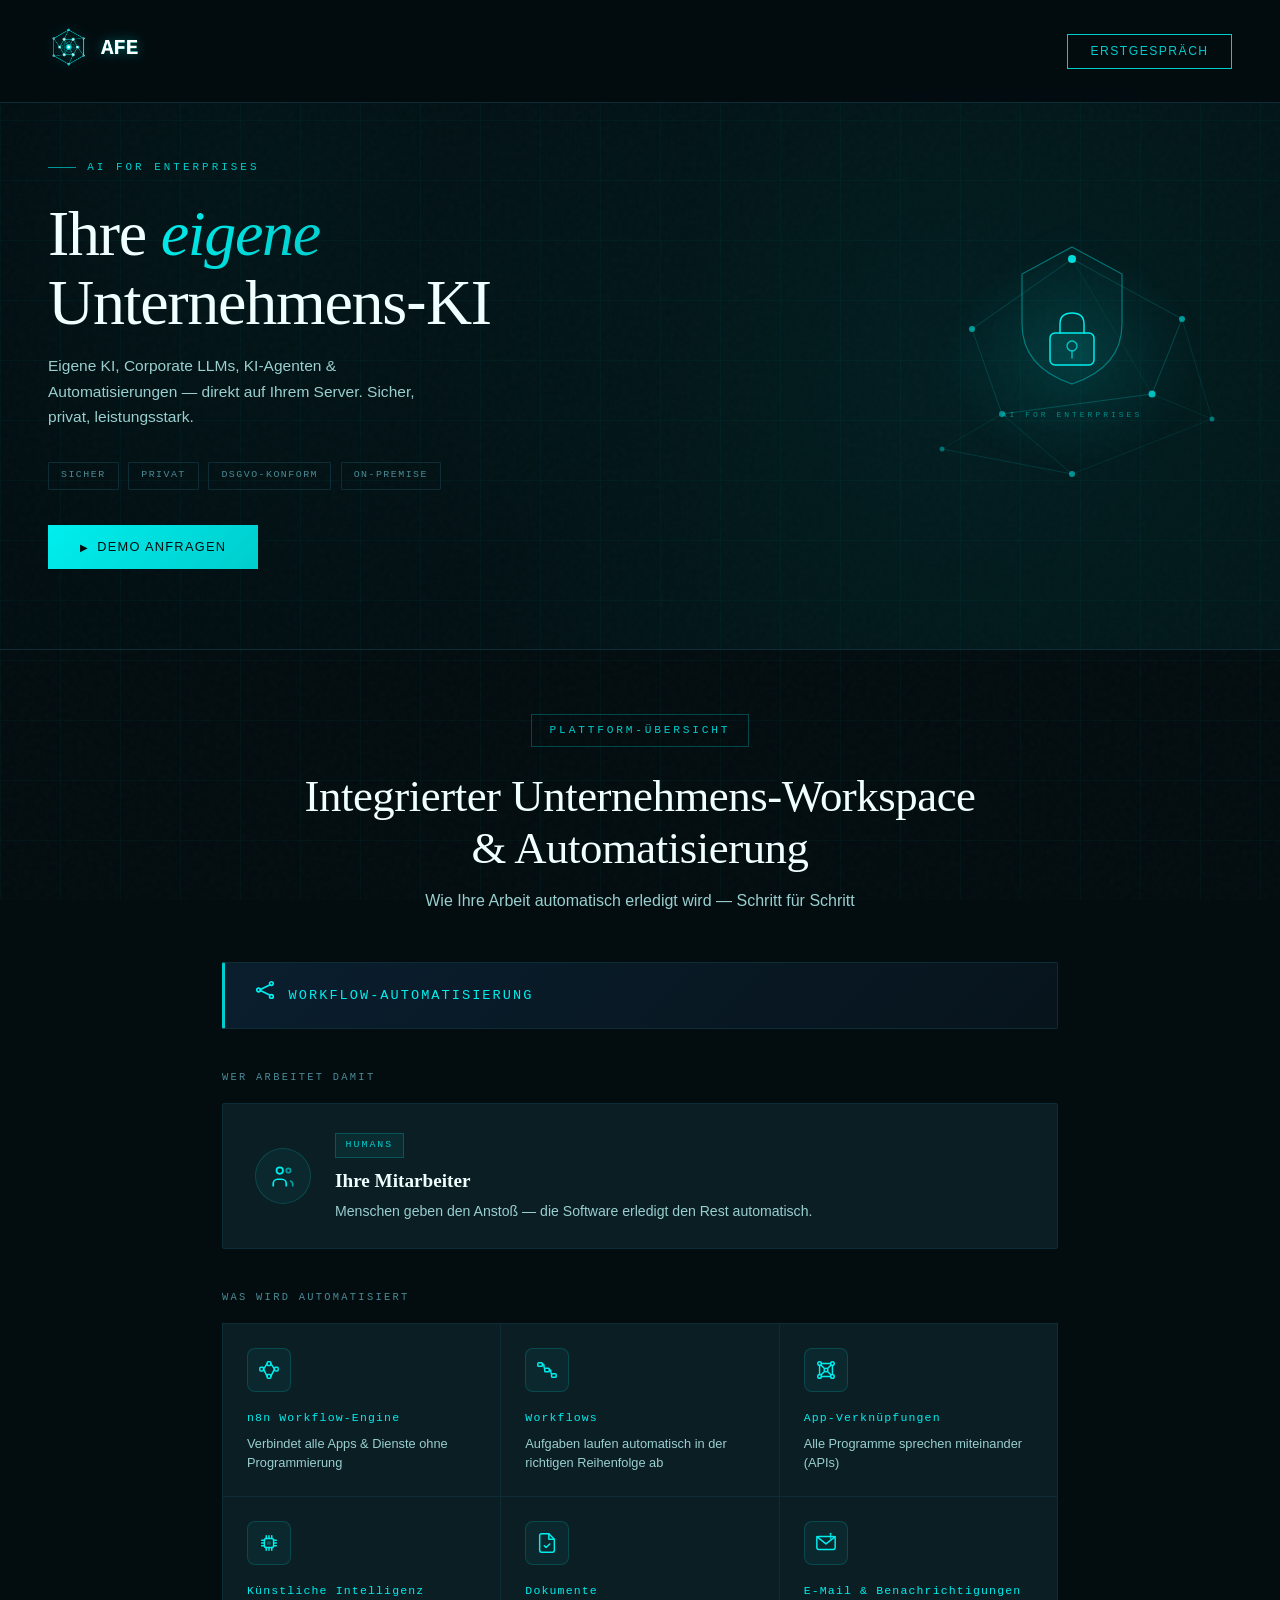
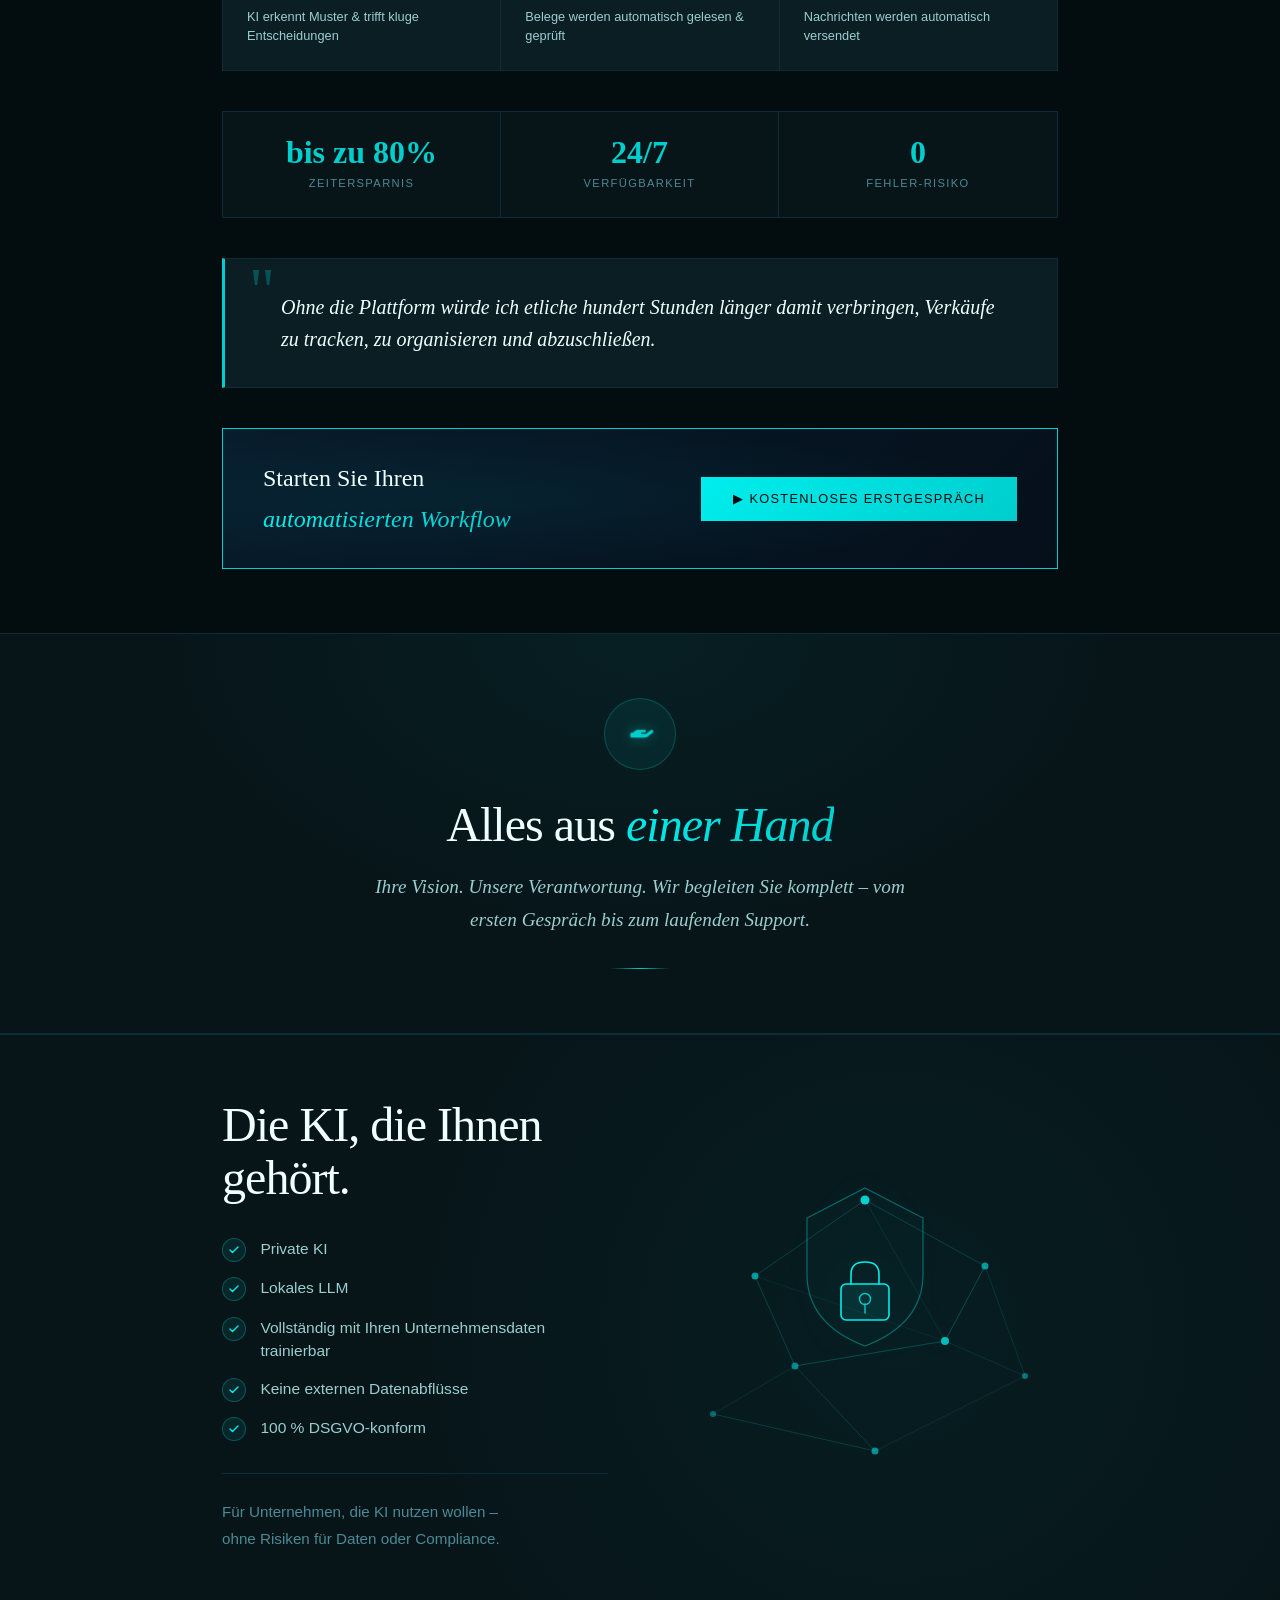
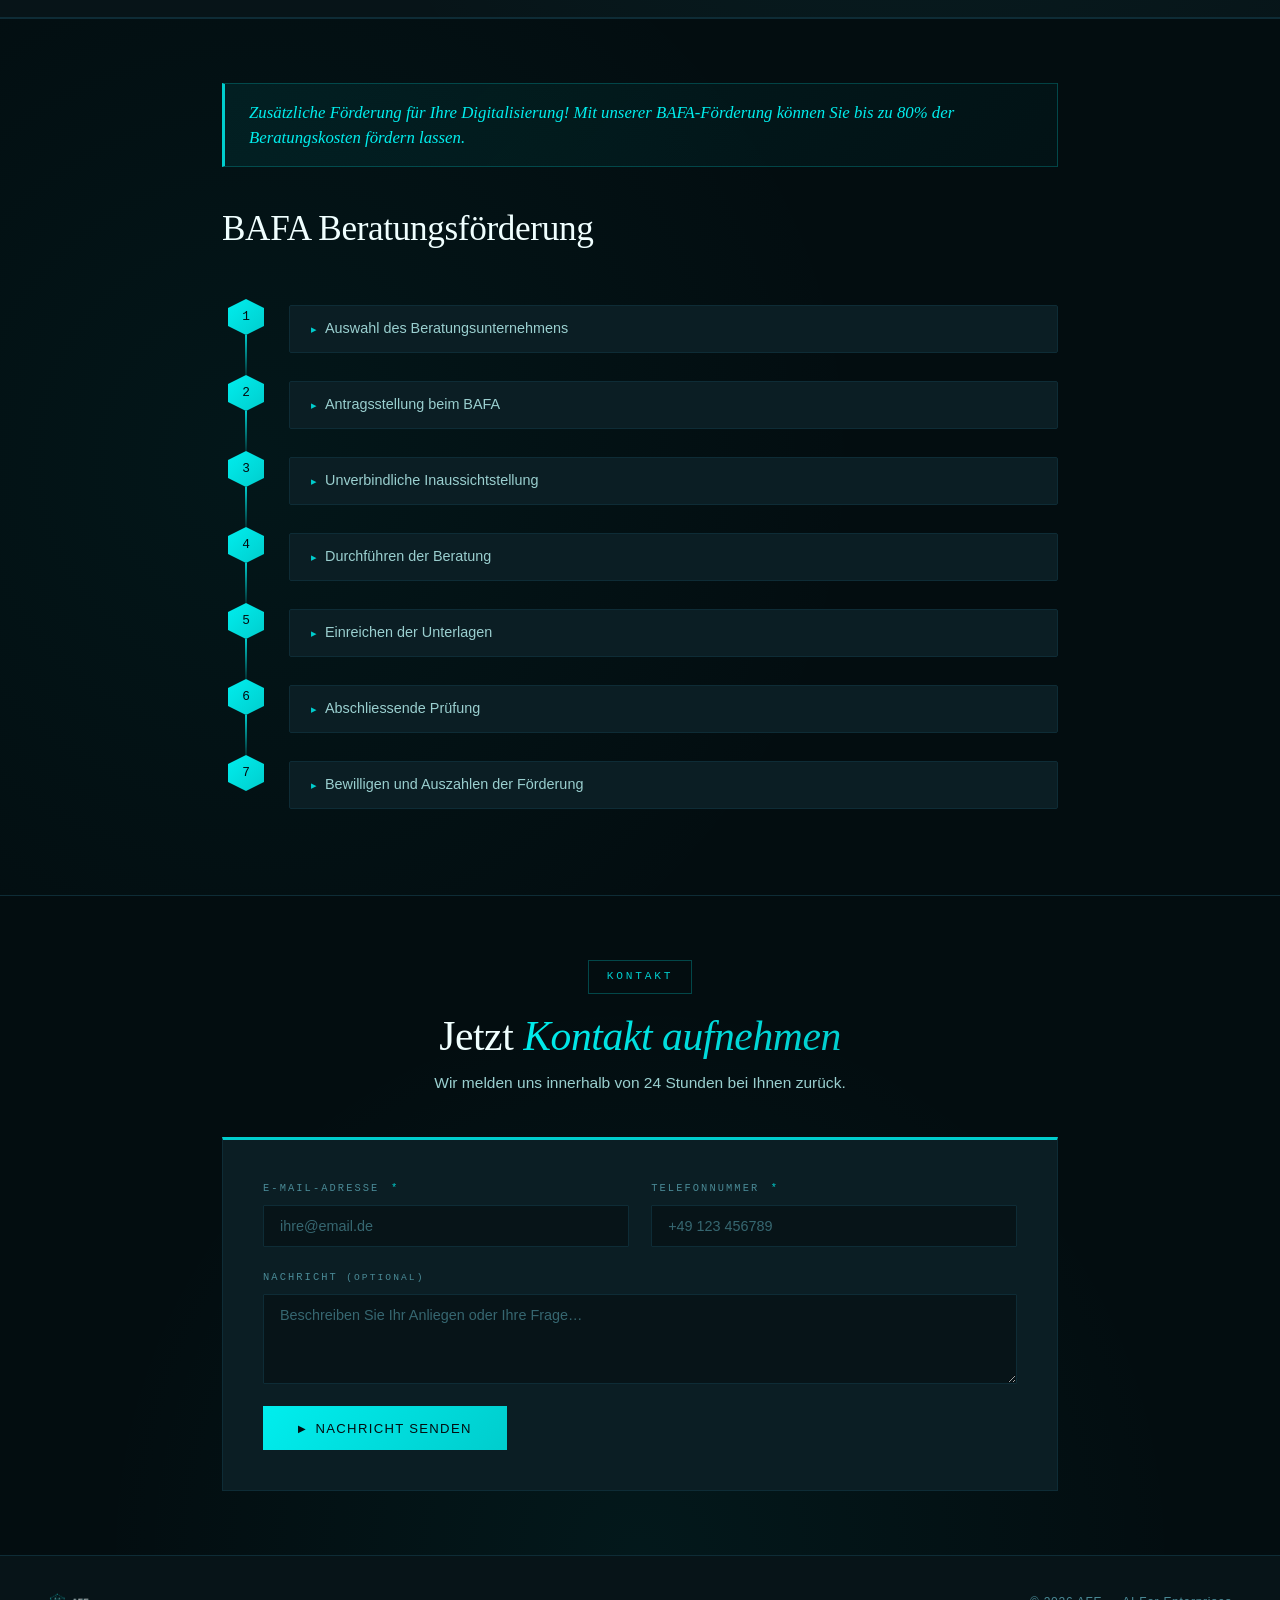
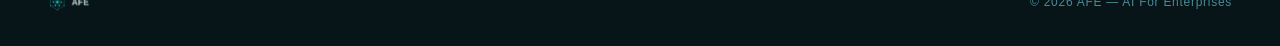
==== commit eb4d216f: "Update index.html update" ====
--- a/index.html
+++ b/index.html
@@ -32,7 +32,7 @@
 <section class="hero">
   <div class="hero-left">
     <div class="hero-eyebrow">AI For Enterprises</div>
-    <h1 class="hero-h1">Ihre <em>eigene</em><br>Unternehmens&#8209;KI</h1>
+    <h1 class="hero-h1">Ihre <em>eigene</em><br>Unternehmens<span style="font-family:'DM Sans',sans-serif;">-</span>KI</h1>
     <p class="hero-sub">Eigene KI, Corporate LLMs, KI-Agenten &amp; Automatisierungen — direkt auf Ihrem Server. Sicher, privat, leistungsstark.</p>
     <div class="hero-tags">
       <span class="hero-tag">Sicher</span>
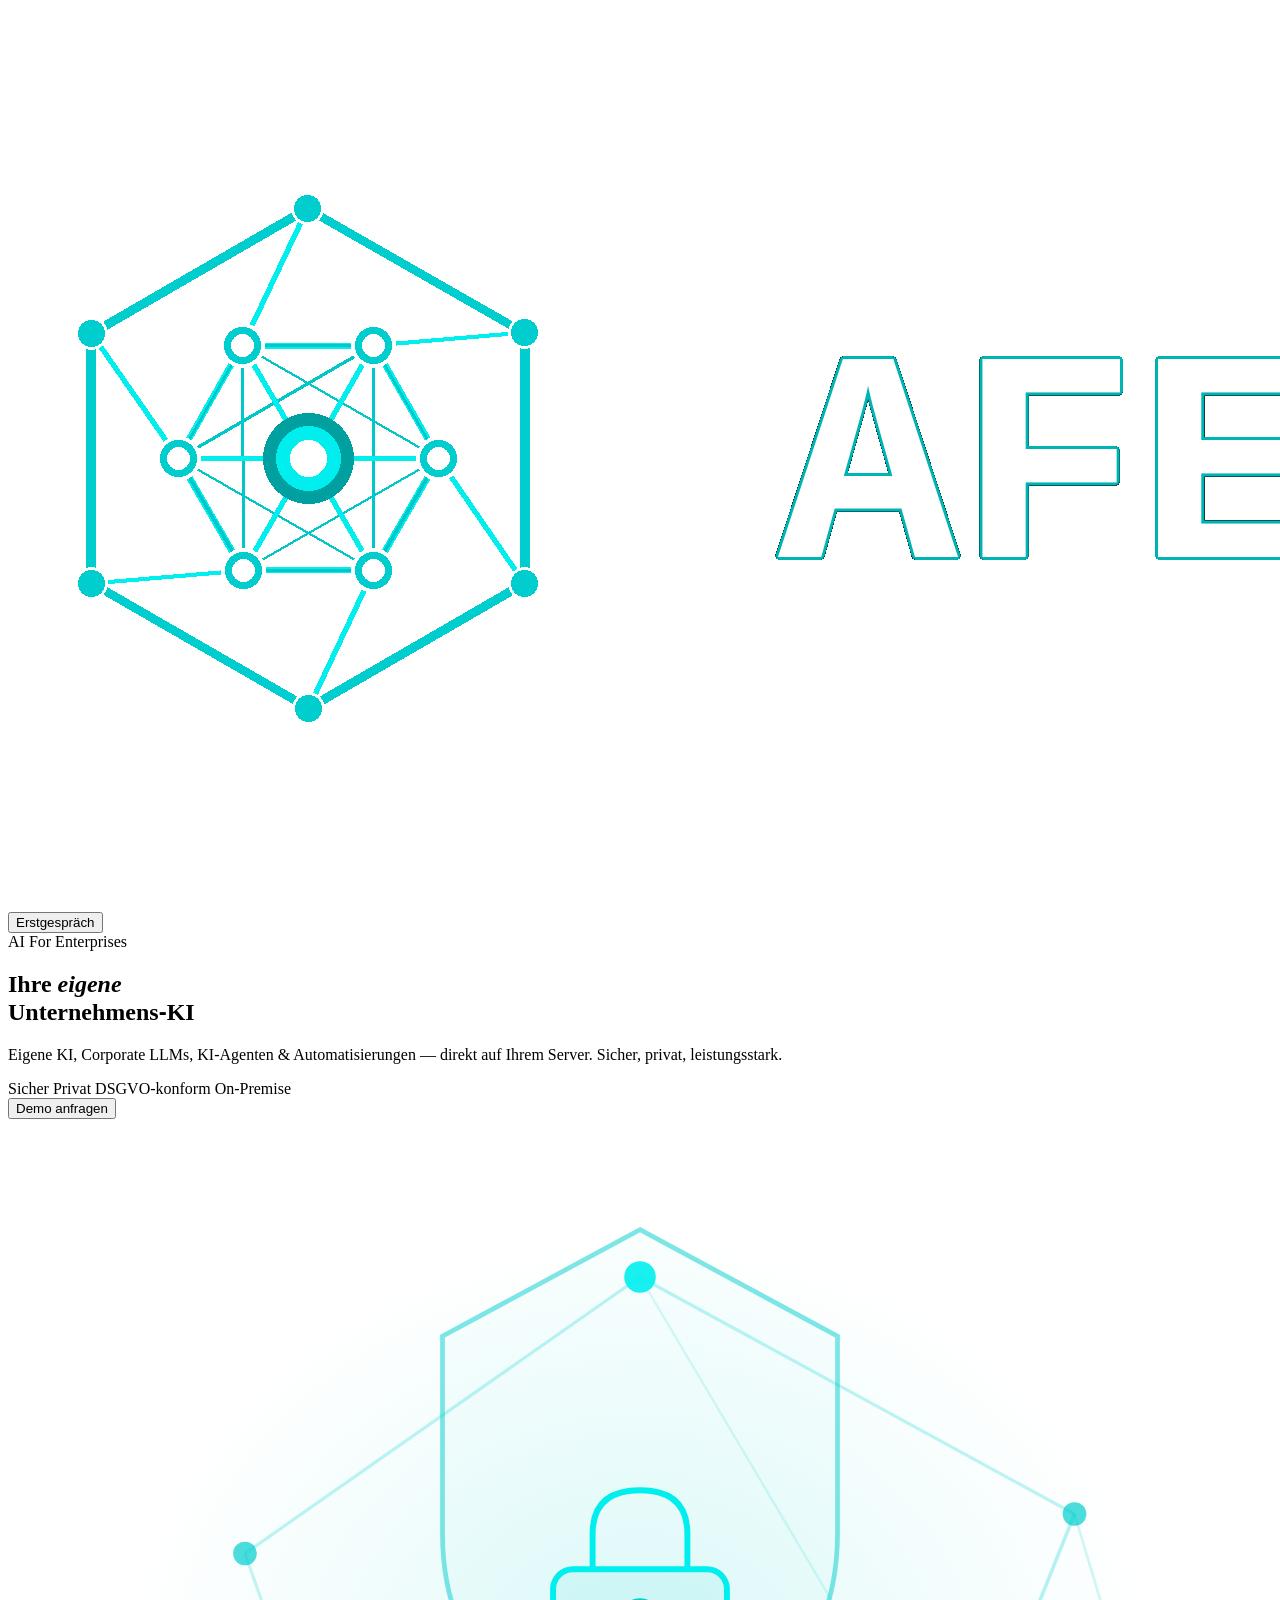
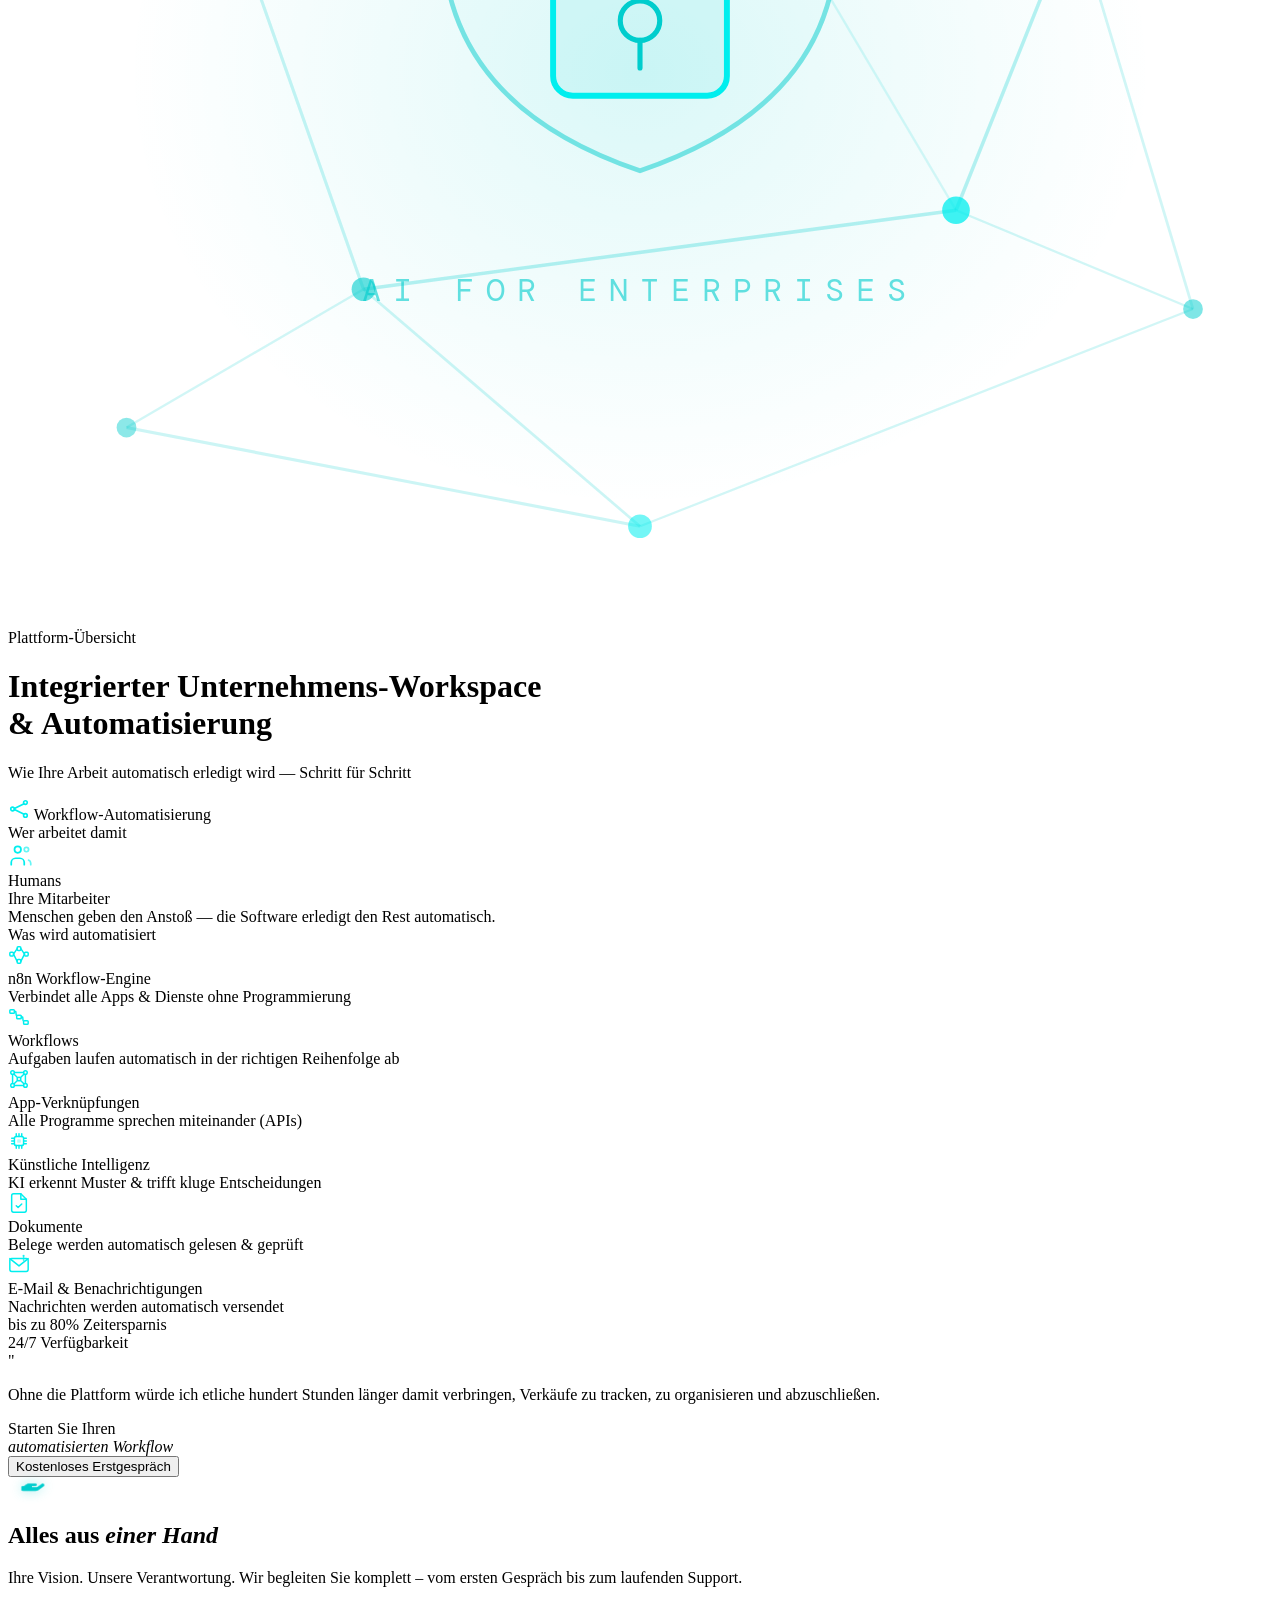
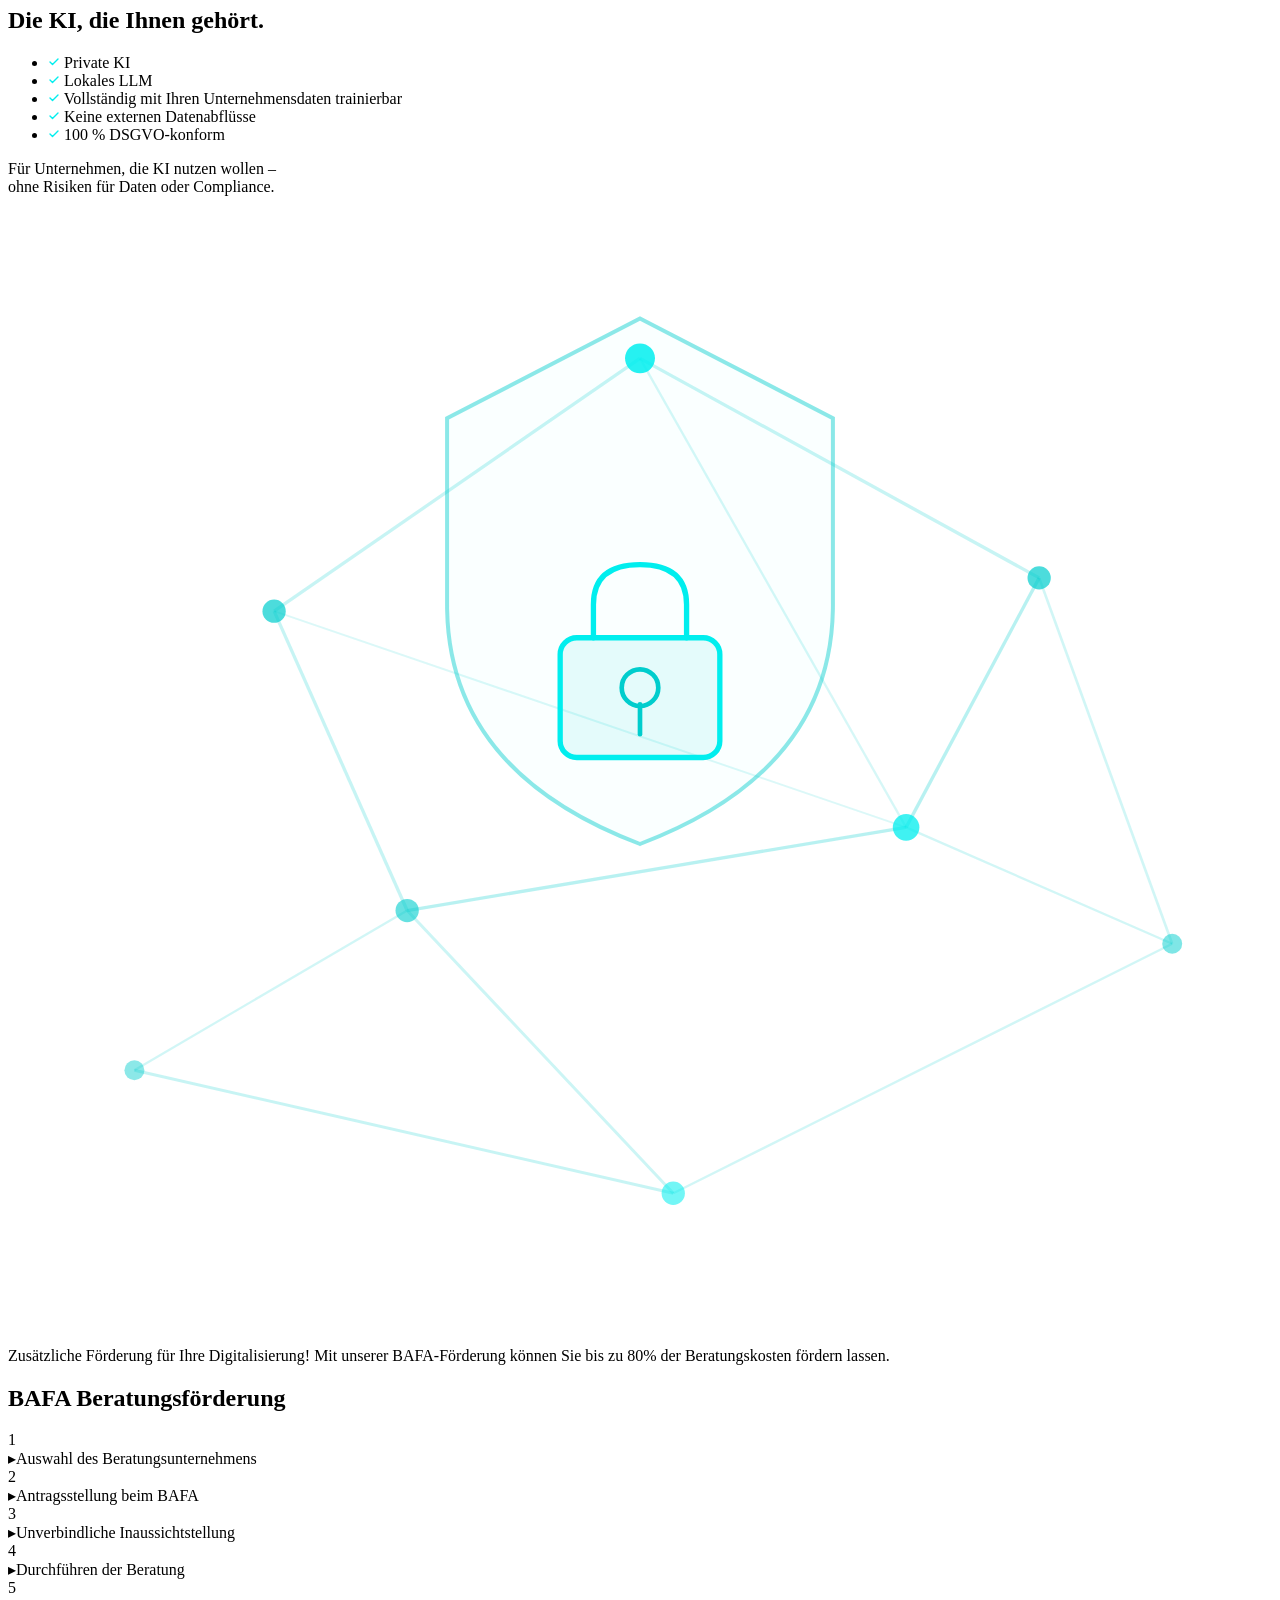
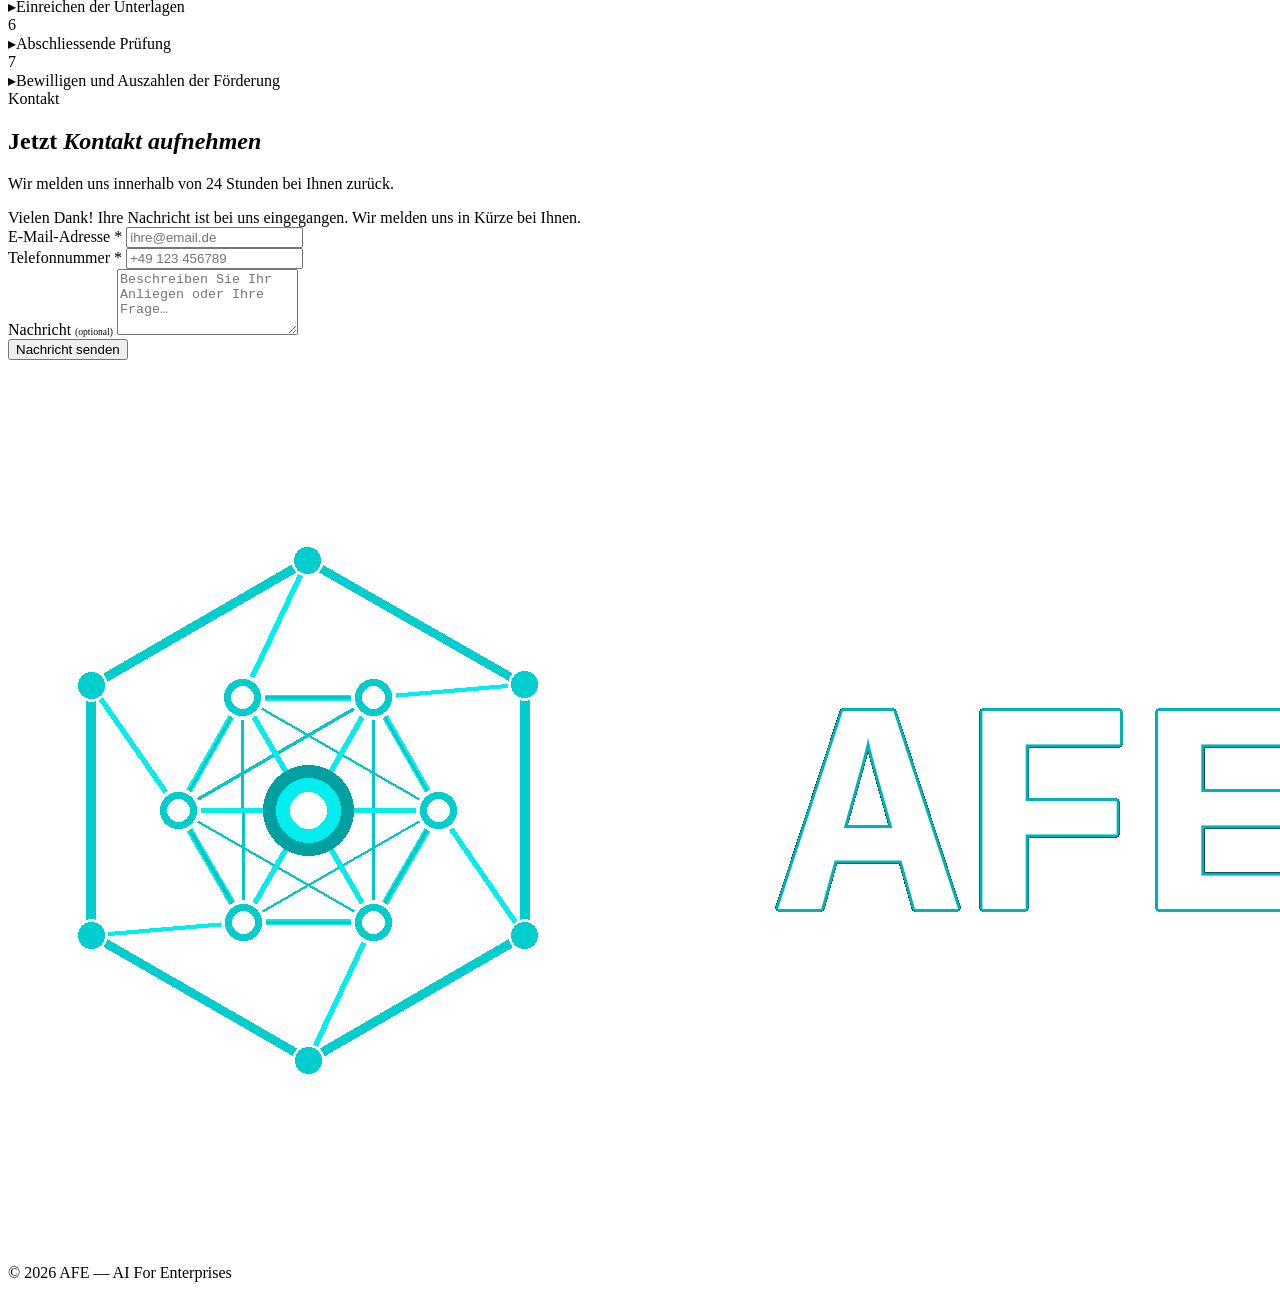
==== commit e6655dff: "Add files via upload" ====
--- a/index.html
+++ b/index.html
@@ -211,10 +211,6 @@
     <div class="stat-item">
       <span class="stat-num">24/7</span>
       <span class="stat-label">Verfügbarkeit</span>
-    </div>
-    <div class="stat-item">
-      <span class="stat-num">0</span>
-      <span class="stat-label">Fehler-Risiko</span>
     </div>
   </div>
 
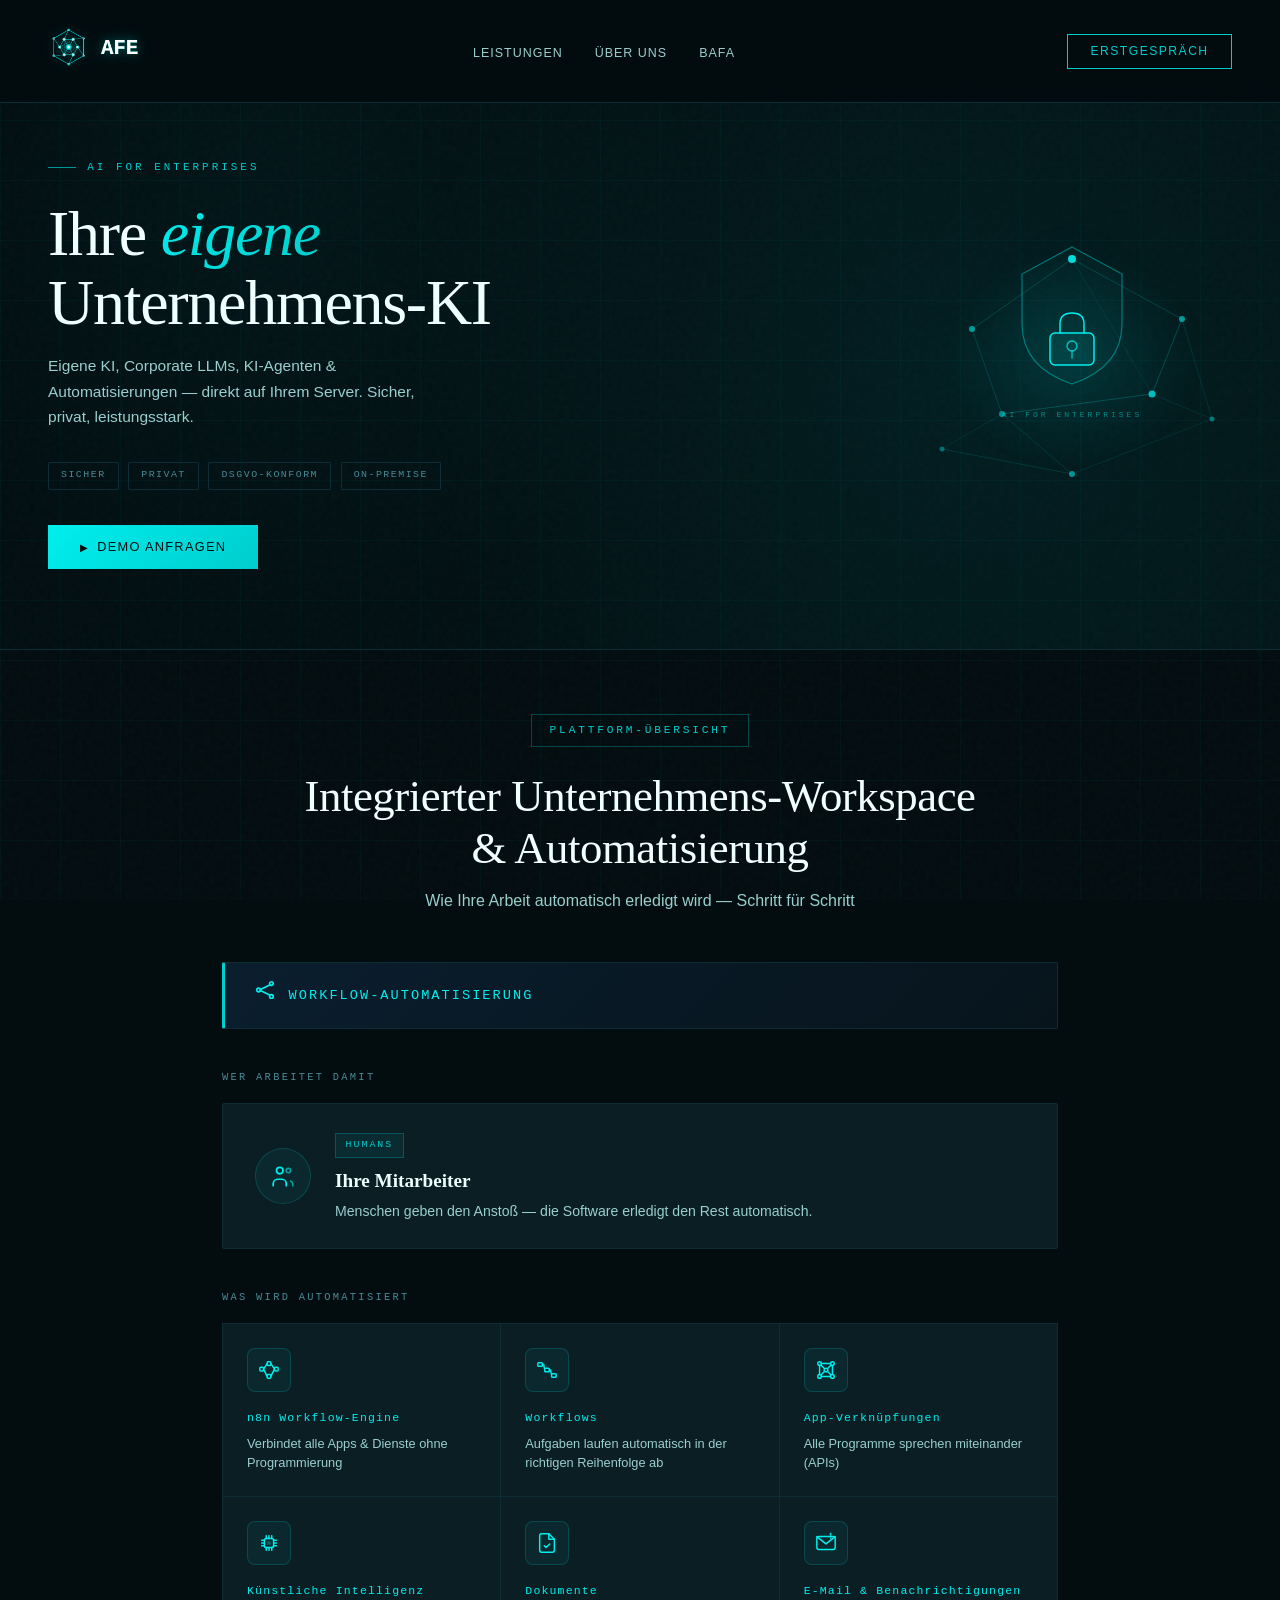
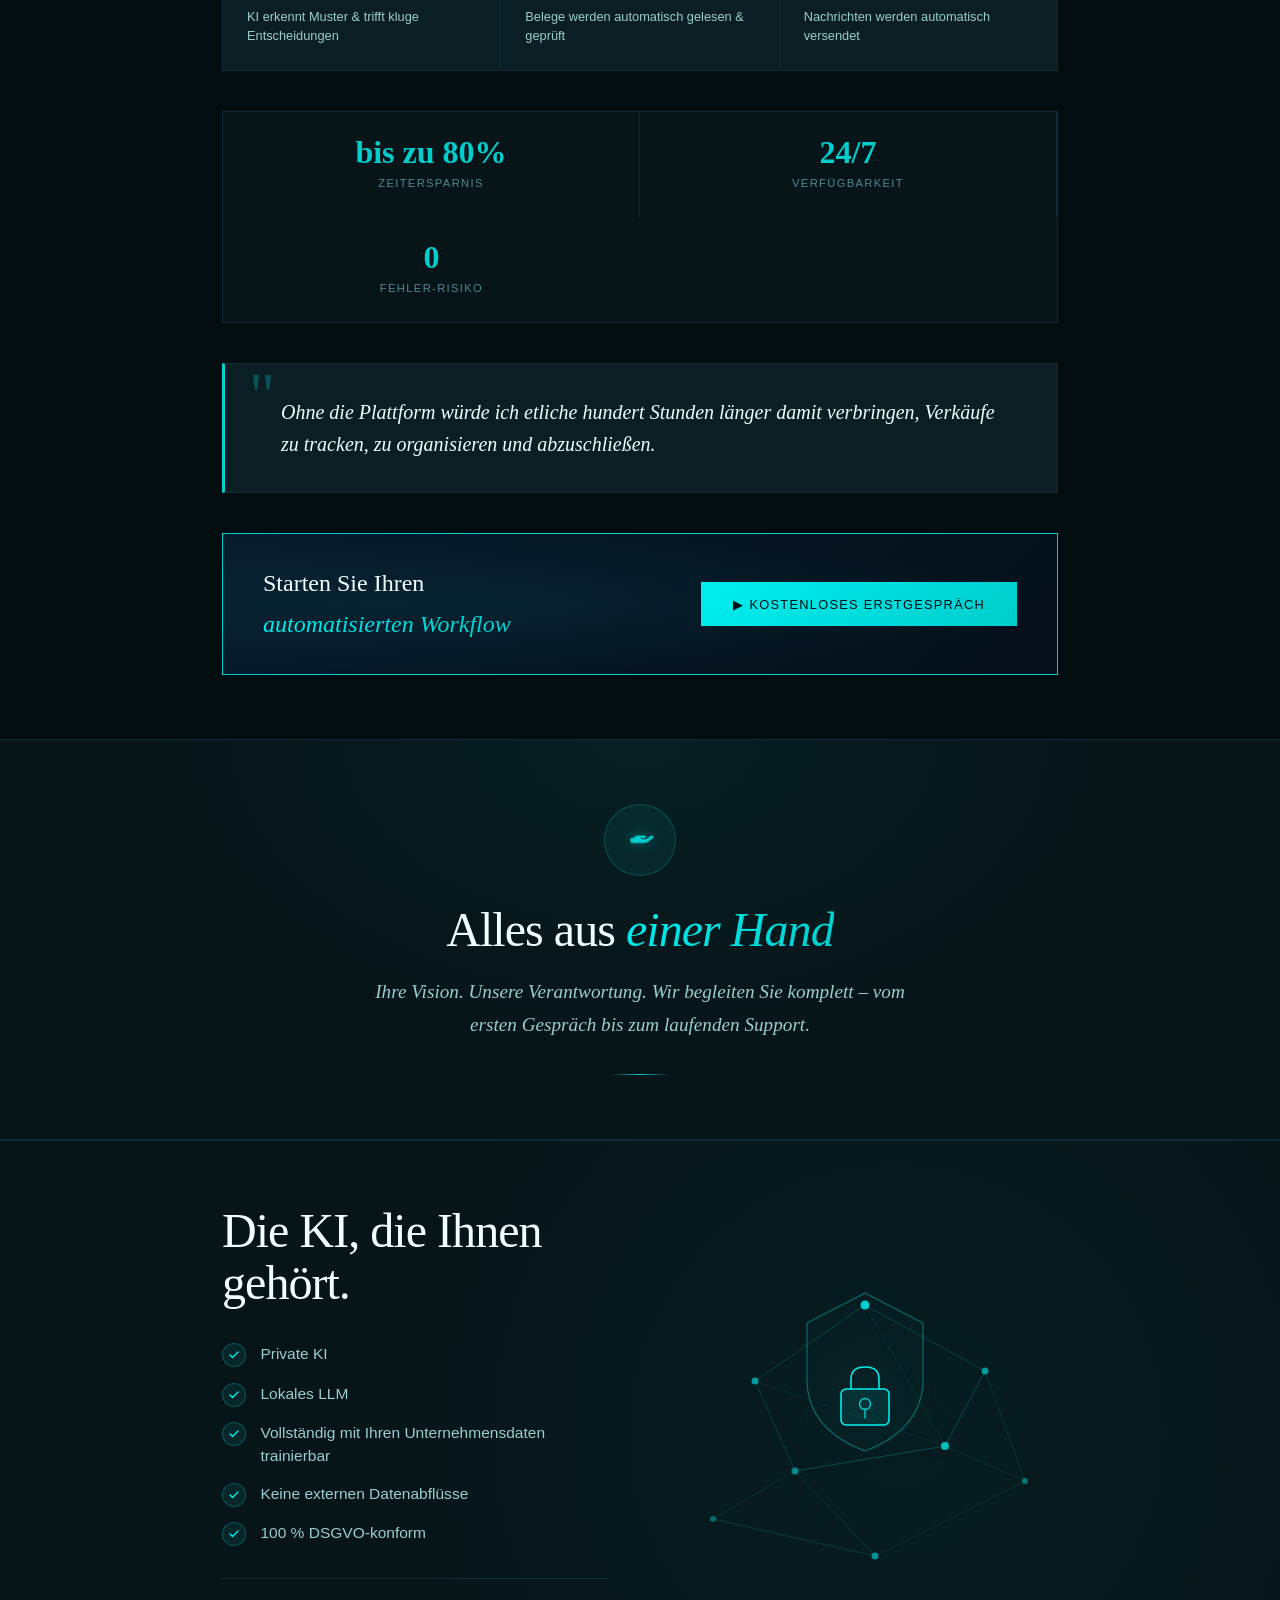
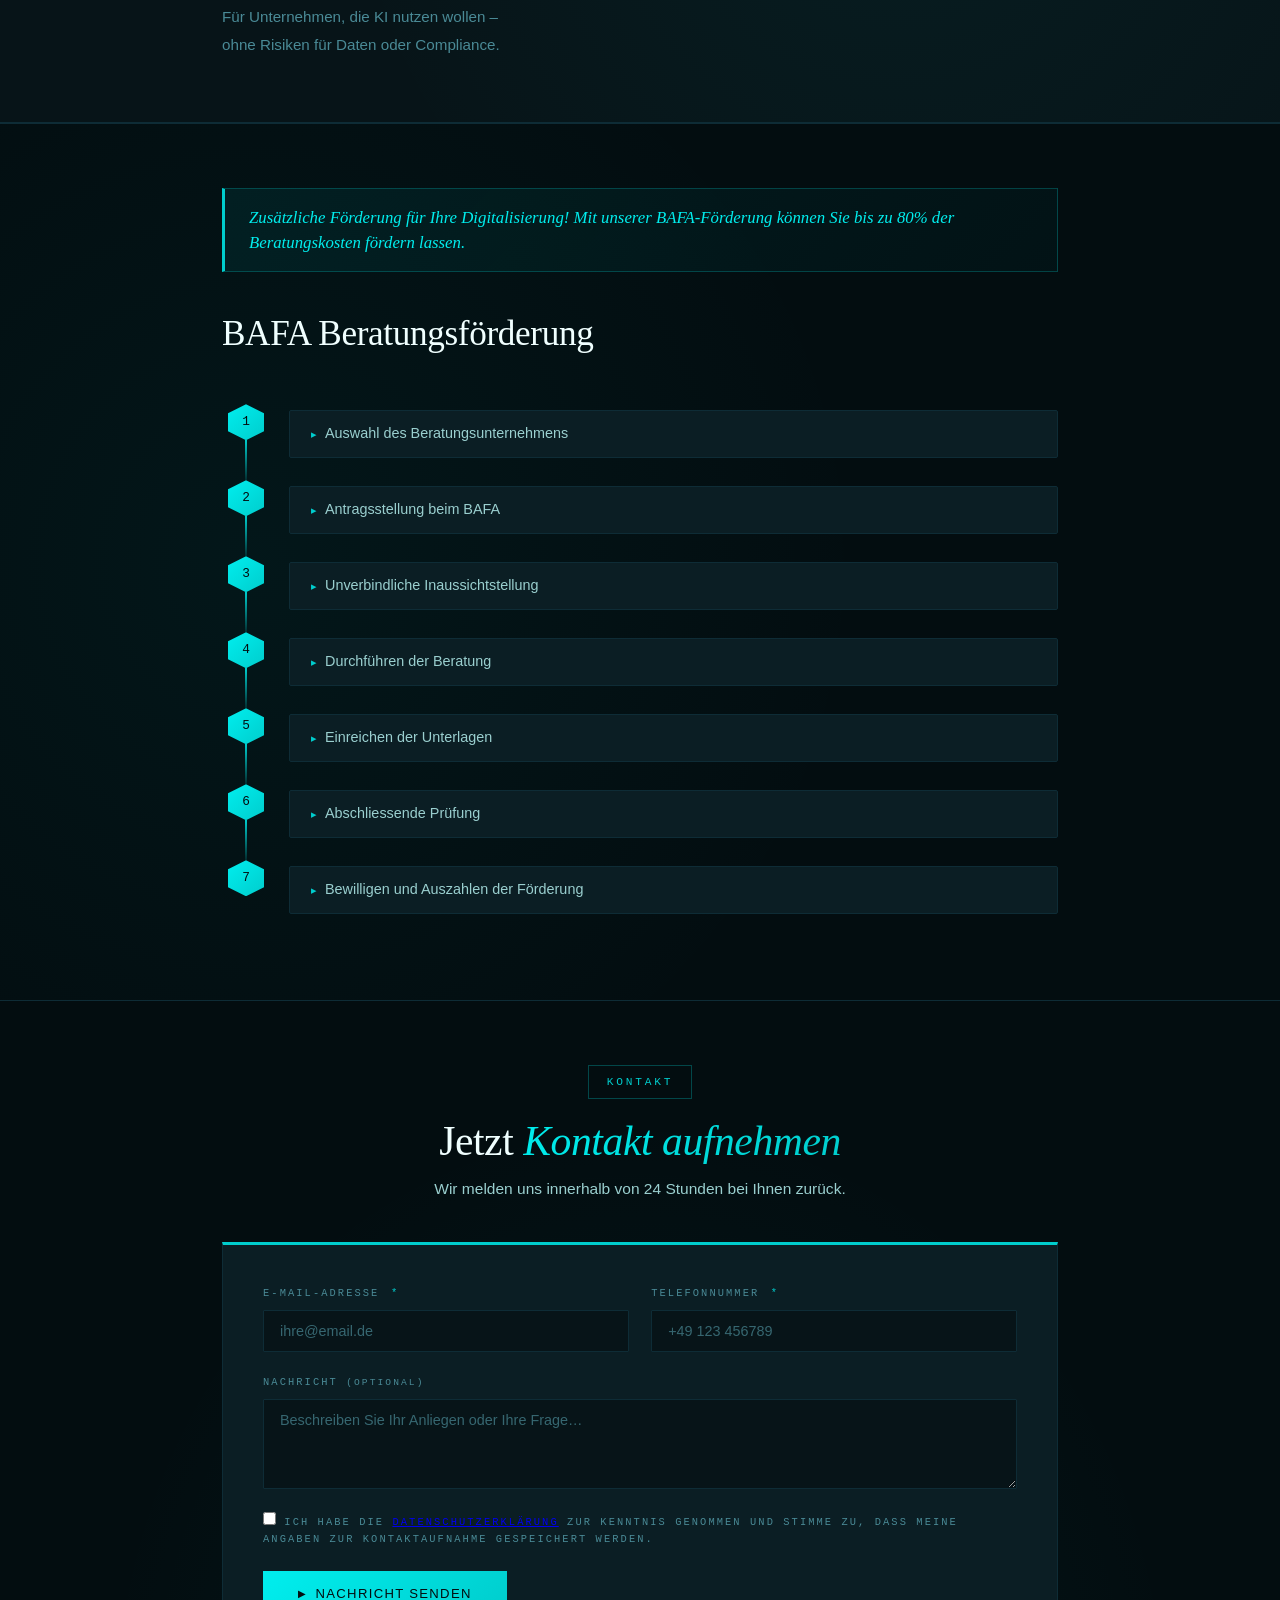
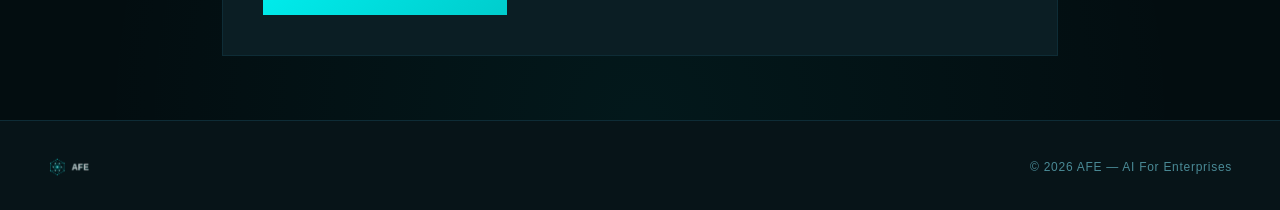
==== commit 5c69ce18: "Update fmt.Println message from 'Hello' to 'Goodbye'" ====
--- a/index.html
+++ b/index.html
@@ -22,17 +22,21 @@
     <img src="[data-uri]" alt="AFE">
   </a>
 
-  
+  <ul class="nav-links">
+    <li><a href="#">Leistungen</a></li>
+    <li><a href="#">Über uns</a></li>
+    <li><a href="#">BAFA</a></li>
+  </ul>
 
   <!-- Button "Erstgespräch" → scrollt zum Kontaktformular -->
   <button class="nav-cta btn-erstgespraech cta-scroll">Erstgespräch</button>
 </nav>
-  
-  
+
+<!-- ─── HERO ─── -->
 <section class="hero">
   <div class="hero-left">
     <div class="hero-eyebrow">AI For Enterprises</div>
-    <h1 class="hero-h1">Ihre <em>eigene</em><br>Unternehmens<span style="font-family:'DM Sans',sans-serif;">-</span>KI</h1>
+    <h1 class="hero-h1">Ihre <em>eigene</em><br>Unternehmens-KI</h1>
     <p class="hero-sub">Eigene KI, Corporate LLMs, KI-Agenten &amp; Automatisierungen — direkt auf Ihrem Server. Sicher, privat, leistungsstark.</p>
     <div class="hero-tags">
       <span class="hero-tag">Sicher</span>
@@ -211,6 +215,10 @@
     <div class="stat-item">
       <span class="stat-num">24/7</span>
       <span class="stat-label">Verfügbarkeit</span>
+    </div>
+    <div class="stat-item">
+      <span class="stat-num">0</span>
+      <span class="stat-label">Fehler-Risiko</span>
     </div>
   </div>
 
@@ -473,6 +481,24 @@
         ></textarea>
       </div>
 
+      <!-- Datenschutz-Checkbox (Pflichtfeld) -->
+      <div class="form-group form-checkbox-group">
+        <label class="checkbox-label" for="datenschutz">
+          <input
+            type="checkbox"
+            id="datenschutz"
+            name="datenschutz"
+            required
+            aria-required="true"
+            aria-describedby="datenschutz-error"
+          >
+          <span class="checkbox-text">
+            Ich habe die <a href="datenschutz.html" target="_blank">Datenschutzerklärung</a> zur Kenntnis genommen und stimme zu, dass meine Angaben zur Kontaktaufnahme gespeichert werden.
+          </span>
+        </label>
+        <span class="form-error" id="datenschutz-error" role="alert"></span>
+      </div>
+
       <!-- Senden-Button -->
       <button type="submit" class="form-submit-btn">
         Nachricht senden
--- a/style.css
+++ b/style.css
@@ -0,0 +1,1235 @@
+/* ============================================================
+   AFE – AI For Enterprises | Stylesheet
+   Alle Farben, Layout und Komponenten der Website
+   ============================================================ */
+
+:root {
+  --cyan:        #00CDCD;
+  --cyan-light:  #00EEEE;
+  --cyan-pale:   #C0FAFA;
+  --slate:       #030D10;
+  --slate-mid:   #071418;
+  --slate-card:  #0B1E24;
+  --slate-border:#0E2C36;
+  --slate-text:  #4A8A96;
+  --white:       #F0FFFF;
+  --white-dim:   #9ACFCF;
+  --navy:        #0A1628;
+}
+
+*, *::before, *::after { box-sizing: border-box; margin: 0; padding: 0; }
+html { scroll-behavior: smooth; }
+
+body {
+  background: var(--slate);
+  color: var(--white);
+  font-family: 'DM Sans', sans-serif;
+  font-weight: 300;
+  line-height: 1.7;
+  overflow-x: hidden;
+}
+
+body::before {
+  content: '';
+  position: fixed; inset: 0;
+  background-image: url("data:image/svg+xml,%3Csvg viewBox='0 0 200 200' xmlns='http://www.w3.org/2000/svg'%3E%3Cfilter id='n'%3E%3CfeTurbulence type='fractalNoise' baseFrequency='0.85' numOctaves='4' stitchTiles='stitch'/%3E%3C/filter%3E%3Crect width='100%25' height='100%25' filter='url(%23n)' opacity='1'/%3E%3C/svg%3E");
+  opacity: 0.025;
+  pointer-events: none;
+  z-index: 0;
+}
+
+.grid-bg {
+  position: fixed; inset: 0;
+  background-image:
+    linear-gradient(rgba(0,205,205,0.04) 1px, transparent 1px),
+    linear-gradient(90deg, rgba(0,205,205,0.04) 1px, transparent 1px);
+  background-size: 60px 60px;
+  pointer-events: none;
+  z-index: 0;
+}
+
+/* NAV */
+nav {
+  position: fixed; top: 0; left: 0; right: 0;
+  z-index: 100;
+  display: flex; align-items: center; justify-content: space-between;
+  padding: 1rem 3rem;
+  background: rgba(3,13,16,0.92);
+  backdrop-filter: blur(20px);
+  border-bottom: 1px solid var(--slate-border);
+}
+.nav-logo img {
+  height: 62px; width: auto;
+  filter: drop-shadow(0 0 6px rgba(0,238,238,0.35));
+  transition: filter 0.3s;
+}
+.nav-logo img:hover { filter: drop-shadow(0 0 12px rgba(0,238,238,0.6)); }
+.nav-links { display: flex; gap: 2rem; list-style: none; }
+.nav-links a {
+  color: var(--white-dim); text-decoration: none;
+  font-size: 0.78rem; letter-spacing: 0.08em; text-transform: uppercase;
+  transition: color 0.3s;
+}
+.nav-links a:hover { color: var(--cyan); }
+.nav-cta {
+  background: transparent; border: 1px solid var(--cyan);
+  color: var(--cyan); font-family: 'DM Sans', sans-serif;
+  font-size: 0.76rem; letter-spacing: 0.12em; text-transform: uppercase;
+  padding: 0.6rem 1.4rem; cursor: pointer; transition: all 0.3s;
+}
+.nav-cta:hover { background: var(--cyan); color: var(--slate); }
+
+/* HERO SECTION */
+.hero {
+  position: relative; z-index: 1;
+  margin-top: 78px; /* nav height */
+  padding: 5rem 3rem;
+  display: flex; align-items: center; justify-content: space-between;
+  gap: 3rem;
+  overflow: hidden;
+  background: linear-gradient(135deg, rgba(0,40,50,0.0) 0%, rgba(0,205,205,0.04) 100%);
+  border-bottom: 1px solid var(--slate-border);
+  min-height: 320px;
+}
+
+/* animated mesh lines in hero bg */
+.hero::before {
+  content: '';
+  position: absolute; inset: 0;
+  background-image:
+    radial-gradient(circle at 75% 50%, rgba(0,205,205,0.07) 0%, transparent 55%),
+    radial-gradient(circle at 20% 20%, rgba(0,205,205,0.04) 0%, transparent 40%);
+  pointer-events: none;
+}
+
+.hero-left {
+  position: relative; z-index: 1;
+  max-width: 520px;
+  animation: fadeUp 0.7s ease both;
+}
+
+.hero-eyebrow {
+  font-family: 'DM Mono', monospace;
+  font-size: 0.68rem; letter-spacing: 0.28em; text-transform: uppercase;
+  color: var(--cyan); margin-bottom: 1.4rem;
+  display: flex; align-items: center; gap: 0.7rem;
+}
+.hero-eyebrow::before {
+  content: '';
+  display: inline-block; width: 28px; height: 1px;
+  background: var(--cyan); opacity: 0.7;
+}
+
+.hero-h1 {
+  font-family: 'Cormorant Garamond', serif;
+  font-size: clamp(2.4rem, 5vw, 4rem);
+  font-weight: 300; line-height: 1.08; letter-spacing: -0.02em;
+  color: var(--white); margin-bottom: 1rem;
+}
+.hero-h1 em {
+  font-style: italic;
+  background: linear-gradient(135deg, var(--cyan-light), var(--cyan));
+  -webkit-background-clip: text; -webkit-text-fill-color: transparent;
+  background-clip: text;
+}
+
+.hero-sub {
+  font-size: 0.97rem; color: var(--white-dim);
+  line-height: 1.65; margin-bottom: 2rem;
+  max-width: 400px;
+}
+
+.hero-tags {
+  display: flex; gap: 0.6rem; flex-wrap: wrap;
+  margin-bottom: 2.2rem;
+}
+.hero-tag {
+  font-family: 'DM Mono', monospace;
+  font-size: 0.62rem; letter-spacing: 0.15em; text-transform: uppercase;
+  color: var(--slate-text);
+  border: 1px solid var(--slate-border);
+  padding: 0.28rem 0.75rem; border-radius: 1px;
+}
+
+.hero-btn {
+  display: inline-flex; align-items: center; gap: 0.5rem;
+  background: linear-gradient(135deg, var(--cyan-light), var(--cyan));
+  color: var(--slate); border: none;
+  font-family: 'DM Sans', sans-serif; font-size: 0.8rem;
+  font-weight: 500; letter-spacing: 0.1em; text-transform: uppercase;
+  padding: 0.9rem 2rem; cursor: pointer;
+  transition: all 0.3s;
+}
+.hero-btn:hover { transform: translateY(-2px); box-shadow: 0 8px 30px rgba(0,205,205,0.3); }
+.hero-btn::before { content: '▶ '; font-size: 0.65rem; }
+
+/* Hero right: SVG visual */
+.hero-right {
+  position: relative; z-index: 1;
+  flex-shrink: 0;
+  animation: fadeUp 0.7s 0.15s ease both;
+}
+
+.hero-visual-svg {
+  width: 320px; max-width: 100%;
+  filter: drop-shadow(0 0 24px rgba(0,205,205,0.15));
+  animation: kiFloat 8s ease-in-out infinite;
+}
+
+/* MAIN CONTAINER */
+main {
+  position: relative; z-index: 1;
+  max-width: 900px;
+  margin: 0 auto;
+  padding: 4rem 2rem 4rem;
+}
+
+/* HEADER BLOCK */
+.page-header {
+  text-align: center;
+  margin-bottom: 3rem;
+  animation: fadeUp 0.7s ease both;
+}
+.page-header .tag {
+  font-family: 'DM Mono', monospace;
+  font-size: 0.7rem; letter-spacing: 0.25em; text-transform: uppercase;
+  color: var(--cyan); border: 1px solid rgba(0,205,205,0.3);
+  display: inline-block; padding: 0.4rem 1.1rem; margin-bottom: 1.5rem;
+}
+.page-header h1 {
+  font-family: 'Cormorant Garamond', serif;
+  font-size: clamp(1.8rem, 4vw, 2.8rem);
+  font-weight: 300; line-height: 1.15; letter-spacing: -0.01em;
+  margin-bottom: 0.8rem;
+}
+.page-header p {
+  color: var(--white-dim); font-size: 1rem;
+  max-width: 540px; margin: 0 auto;
+}
+
+/* SECTION BANNER */
+.section-banner {
+  background: linear-gradient(135deg, #0A1E2E 0%, #07141C 100%);
+  border: 1px solid var(--slate-border);
+  border-left: 3px solid var(--cyan);
+  border-radius: 2px;
+  padding: 1rem 1.8rem;
+  display: flex; align-items: center; gap: 0.8rem;
+  margin-bottom: 2.5rem;
+  animation: fadeUp 0.6s ease both;
+}
+.section-banner .icon { font-size: 1.1rem; }
+.section-banner span {
+  font-family: 'DM Mono', monospace;
+  font-size: 0.85rem; letter-spacing: 0.15em; text-transform: uppercase;
+  color: var(--cyan-light); font-weight: 500;
+}
+
+/* WORKER CARD */
+.worker-section { margin-bottom: 2.5rem; animation: fadeUp 0.7s 0.1s ease both; }
+.worker-label {
+  font-family: 'DM Mono', monospace; font-size: 0.65rem;
+  letter-spacing: 0.22em; text-transform: uppercase;
+  color: var(--slate-text); margin-bottom: 1rem;
+}
+.worker-card {
+  background: var(--slate-card);
+  border: 1px solid var(--slate-border);
+  border-radius: 2px;
+  padding: 1.5rem 2rem;
+  display: flex; align-items: center; gap: 1.5rem;
+  transition: border-color 0.3s;
+}
+.worker-card:hover { border-color: rgba(0,205,205,0.3); }
+.worker-icon {
+  width: 56px; height: 56px; flex-shrink: 0;
+  background: rgba(0,205,205,0.06);
+  border: 1px solid rgba(0,205,205,0.2);
+  border-radius: 50%;
+  display: flex; align-items: center; justify-content: center;
+}
+.worker-badge {
+  font-family: 'DM Mono', monospace; font-size: 0.62rem;
+  letter-spacing: 0.2em; text-transform: uppercase;
+  color: var(--cyan); background: rgba(0,205,205,0.08);
+  border: 1px solid rgba(0,205,205,0.25);
+  padding: 0.2rem 0.6rem; display: inline-block; margin-bottom: 0.4rem;
+}
+.worker-title {
+  font-family: 'Cormorant Garamond', serif;
+  font-size: 1.2rem; font-weight: 600; margin-bottom: 0.2rem;
+}
+.worker-text { color: var(--white-dim); font-size: 0.88rem; }
+
+/* AUTOMATION GRID */
+.auto-section { margin-bottom: 2.5rem; animation: fadeUp 0.7s 0.2s ease both; }
+.auto-label {
+  font-family: 'DM Mono', monospace; font-size: 0.65rem;
+  letter-spacing: 0.22em; text-transform: uppercase;
+  color: var(--slate-text); margin-bottom: 1rem;
+}
+.auto-grid {
+  display: grid;
+  grid-template-columns: repeat(3, 1fr);
+  gap: 1px;
+  background: var(--slate-border);
+  border: 1px solid var(--slate-border);
+}
+.auto-tile {
+  background: var(--slate-card);
+  padding: 1.5rem;
+  position: relative; overflow: hidden;
+  transition: background 0.3s;
+  cursor: default;
+}
+.auto-tile::before {
+  content: '';
+  position: absolute; top: 0; left: 0; right: 0;
+  height: 2px;
+  background: linear-gradient(90deg, var(--cyan), transparent);
+  opacity: 0;
+  transition: opacity 0.3s;
+}
+.auto-tile:hover { background: #0d2530; }
+.auto-tile:hover::before { opacity: 1; }
+.tile-icon {
+  width: 44px; height: 44px;
+  background: rgba(0,205,205,0.06);
+  border: 1px solid rgba(0,205,205,0.2);
+  border-radius: 8px;
+  display: flex; align-items: center; justify-content: center;
+  margin-bottom: 1rem;
+}
+.tile-name {
+  font-family: 'DM Mono', monospace;
+  font-size: 0.72rem; letter-spacing: 0.1em;
+  color: var(--cyan-light); margin-bottom: 0.4rem; font-weight: 500;
+}
+.tile-desc { color: var(--white-dim); font-size: 0.8rem; line-height: 1.5; }
+
+/* STATS BAR */
+.stats-bar {
+  display: grid; grid-template-columns: repeat(2, 1fr);
+  border: 1px solid var(--slate-border);
+  background: var(--slate-mid);
+  margin-bottom: 2.5rem;
+  animation: fadeUp 0.7s 0.3s ease both;
+}
+.stat-item {
+  padding: 1.5rem; text-align: center;
+  border-right: 1px solid var(--slate-border);
+}
+.stat-item:last-child { border-right: none; }
+.stat-num {
+  font-family: 'Cormorant Garamond', serif;
+  font-size: 2rem; font-weight: 600; color: var(--cyan);
+  display: block; line-height: 1;
+}
+.stat-label {
+  font-size: 0.7rem; letter-spacing: 0.12em; text-transform: uppercase;
+  color: var(--slate-text); margin-top: 0.4rem; display: block;
+}
+
+/* QUOTE */
+.quote-block {
+  background: var(--slate-card);
+  border: 1px solid var(--slate-border);
+  border-left: 3px solid var(--cyan);
+  padding: 2rem 2.5rem;
+  margin-bottom: 2.5rem;
+  position: relative;
+  animation: fadeUp 0.7s 0.4s ease both;
+}
+.quote-mark {
+  font-family: 'Cormorant Garamond', serif;
+  font-size: 4rem; color: var(--cyan); opacity: 0.3;
+  line-height: 0; position: absolute; top: 2rem; left: 1.5rem;
+}
+.quote-text {
+  font-family: 'Cormorant Garamond', serif;
+  font-size: 1.25rem; font-weight: 300; line-height: 1.6;
+  color: var(--white); padding-left: 1rem; font-style: italic;
+}
+
+/* CTA BANNER */
+.cta-banner {
+  background: linear-gradient(135deg, #071C2C 0%, #050F1A 100%);
+  border: 1px solid var(--cyan);
+  padding: 1.8rem 2.5rem;
+  display: flex; align-items: center; justify-content: space-between;
+  gap: 1.5rem; flex-wrap: wrap;
+  animation: fadeUp 0.7s 0.5s ease both;
+  position: relative; overflow: hidden;
+}
+.cta-banner::before {
+  content: '';
+  position: absolute; inset: 0;
+  background: radial-gradient(ellipse at 30% 50%, rgba(0,205,205,0.06) 0%, transparent 70%);
+}
+.cta-banner-text {
+  font-family: 'Cormorant Garamond', serif;
+  font-size: 1.5rem; font-weight: 300;
+  color: var(--white); position: relative; z-index: 1;
+}
+.cta-banner-text em {
+  font-style: italic;
+  background: linear-gradient(135deg, var(--cyan-light), var(--cyan));
+  -webkit-background-clip: text; -webkit-text-fill-color: transparent;
+  background-clip: text;
+}
+.cta-btn {
+  background: linear-gradient(135deg, var(--cyan-light), var(--cyan));
+  color: var(--slate); border: none;
+  font-family: 'DM Sans', sans-serif; font-size: 0.8rem;
+  font-weight: 500; letter-spacing: 0.1em; text-transform: uppercase;
+  padding: 0.9rem 2rem; cursor: pointer;
+  transition: all 0.3s; white-space: nowrap; position: relative; z-index: 1;
+}
+.cta-btn:hover { transform: translateY(-2px); box-shadow: 0 8px 30px rgba(0,205,205,0.3); }
+.cta-btn::before {
+  content: '▶ ';
+}
+
+/* ANIMATIONS */
+@keyframes fadeUp {
+  from { opacity: 0; transform: translateY(20px); }
+  to   { opacity: 1; transform: translateY(0); }
+}
+
+/* FOOTER */
+footer {
+  position: relative; z-index: 1;
+  border-top: 1px solid var(--slate-border);
+  padding: 2rem 3rem;
+  display: flex; align-items: center; justify-content: space-between;
+  background: var(--slate-mid);
+}
+.footer-logo { display: flex; align-items: center; gap: 0.7rem; }
+.footer-logo img { height: 28px; opacity: 0.75; }
+.footer-copy { font-size: 0.75rem; color: var(--slate-text); letter-spacing: 0.06em; }
+  
+/* ─── PRIVATE KI SEKTION ─── */
+.private-ki {
+  background: var(--slate-mid);
+  border-top: 1px solid var(--slate-border);
+  border-bottom: 1px solid var(--slate-border);
+  position: relative;
+  overflow: hidden;
+}
+
+.ki-inner {
+  max-width: 900px;
+  margin: 0 auto;
+  padding: 4rem 2rem;
+  display: grid;
+  grid-template-columns: 1fr 1fr;
+  gap: 4rem;
+  align-items: center;
+  position: relative;
+  z-index: 1;
+}
+
+/* Subtle network background */
+.private-ki::before {
+  content: '';
+  position: absolute;
+  inset: 0;
+  background-image: radial-gradient(circle at 70% 50%, rgba(0,205,205,0.05) 0%, transparent 60%);
+  pointer-events: none;
+}
+
+.ki-title {
+  font-family: 'Cormorant Garamond', serif;
+  font-size: clamp(2rem, 4vw, 3rem);
+  font-weight: 300;
+  line-height: 1.1;
+  letter-spacing: -0.02em;
+  color: var(--white);
+  margin-bottom: 2rem;
+}
+
+.ki-list {
+  list-style: none;
+  margin-bottom: 2rem;
+  display: flex;
+  flex-direction: column;
+  gap: 0.9rem;
+}
+
+.ki-item {
+  display: flex;
+  align-items: flex-start;
+  gap: 0.9rem;
+  font-size: 0.97rem;
+  color: var(--white-dim);
+  font-weight: 300;
+  line-height: 1.5;
+  transition: color 0.3s;
+}
+.ki-item:hover { color: var(--white); }
+
+.ki-check {
+  width: 24px; height: 24px;
+  min-width: 24px;
+  background: rgba(0,205,205,0.1);
+  border: 1px solid rgba(0,205,205,0.3);
+  border-radius: 50%;
+  display: flex; align-items: center; justify-content: center;
+  margin-top: 1px;
+  transition: background 0.3s, border-color 0.3s;
+}
+.ki-item:hover .ki-check {
+  background: rgba(0,205,205,0.2);
+  border-color: var(--cyan-light);
+}
+
+.ki-desc {
+  font-size: 0.95rem;
+  color: var(--slate-text);
+  line-height: 1.8;
+  padding-top: 1.5rem;
+  border-top: 1px solid var(--slate-border);
+}
+
+/* Network SVG visual */
+.ki-visual {
+  display: flex;
+  align-items: center;
+  justify-content: center;
+}
+
+.ki-network {
+  width: 100%;
+  max-width: 380px;
+  filter: drop-shadow(0 0 20px rgba(0,205,205,0.12));
+  animation: kiFloat 7s ease-in-out infinite;
+}
+
+@keyframes kiFloat {
+  0%, 100% { transform: translateY(0px); }
+  50% { transform: translateY(-12px); }
+}
+
+/* ─── ALLES AUS EINER HAND ─── */
+.aaeih-section {
+  position: relative; z-index: 1;
+  background: var(--slate-mid);
+  border-top: 1px solid var(--slate-border);
+  border-bottom: 1px solid var(--slate-border);
+  overflow: hidden;
+}
+
+.aaeih-section::before {
+  content: '';
+  position: absolute; inset: 0;
+  background: radial-gradient(ellipse at 50% 0%, rgba(0,205,205,0.06) 0%, transparent 60%);
+  pointer-events: none;
+}
+
+.aaeih-inner {
+  max-width: 900px;
+  margin: 0 auto;
+  padding: 4rem 2rem;
+  text-align: center;
+  position: relative; z-index: 1;
+  animation: fadeUp 0.7s ease both;
+}
+
+.aaeih-icon {
+  width: 72px; height: 72px;
+  margin: 0 auto 1.8rem;
+  background: rgba(0,205,205,0.08);
+  border: 1px solid rgba(0,205,205,0.25);
+  border-radius: 50%;
+  display: flex; align-items: center; justify-content: center;
+}
+
+.aaeih-title {
+  font-family: 'Cormorant Garamond', serif;
+  font-size: clamp(2rem, 4vw, 3rem);
+  font-weight: 300; letter-spacing: -0.02em;
+  color: var(--white); margin-bottom: 1.2rem;
+  line-height: 1.1;
+}
+
+.aaeih-title em {
+  font-style: italic;
+  background: linear-gradient(135deg, var(--cyan-light), var(--cyan));
+  -webkit-background-clip: text; -webkit-text-fill-color: transparent;
+  background-clip: text;
+}
+
+.aaeih-text {
+  font-family: 'Cormorant Garamond', serif;
+  font-size: 1.2rem; font-style: italic;
+  color: var(--white-dim); line-height: 1.7;
+  max-width: 560px; margin: 0 auto 2rem;
+}
+
+.aaeih-divider {
+  width: 60px; height: 1px;
+  background: linear-gradient(90deg, transparent, var(--cyan), transparent);
+  margin: 0 auto;
+}
+
+/* ─── BAFA SECTION ─── */
+.bafa-section {
+  position: relative; z-index: 1;
+  background: var(--slate);
+  border-top: 1px solid var(--slate-border);
+  overflow: hidden;
+}
+
+.bafa-section::before {
+  content: '';
+  position: absolute; inset: 0;
+  background-image: radial-gradient(circle at 20% 50%, rgba(0,205,205,0.05) 0%, transparent 55%);
+  pointer-events: none;
+}
+
+.bafa-inner {
+  max-width: 900px;
+  margin: 0 auto;
+  padding: 4rem 2rem;
+  position: relative; z-index: 1;
+}
+
+.bafa-header {
+  margin-bottom: 2.5rem;
+  animation: fadeUp 0.7s ease both;
+}
+
+.bafa-promo {
+  background: linear-gradient(135deg, rgba(0,205,205,0.08) 0%, rgba(0,205,205,0.03) 100%);
+  border: 1px solid rgba(0,205,205,0.25);
+  border-left: 3px solid var(--cyan);
+  padding: 1rem 1.5rem;
+  margin-bottom: 2rem;
+  font-family: 'Cormorant Garamond', serif;
+  font-size: 1.05rem; font-style: italic;
+  color: var(--cyan-light);
+  line-height: 1.5;
+}
+
+.bafa-title {
+  font-family: 'Cormorant Garamond', serif;
+  font-size: clamp(1.6rem, 3vw, 2.2rem);
+  font-weight: 300; color: var(--white);
+  letter-spacing: -0.01em;
+}
+
+.bafa-steps {
+  display: flex;
+  flex-direction: column;
+  gap: 0;
+  animation: fadeUp 0.7s 0.1s ease both;
+}
+
+.bafa-step {
+  display: flex;
+  align-items: stretch;
+  gap: 0;
+}
+
+.bafa-step-left {
+  display: flex;
+  flex-direction: column;
+  align-items: center;
+  width: 48px;
+  flex-shrink: 0;
+}
+
+.bafa-num {
+  width: 36px; height: 36px;
+  background: linear-gradient(135deg, var(--cyan-light), var(--cyan));
+  color: var(--slate);
+  font-family: 'DM Mono', monospace;
+  font-size: 0.8rem; font-weight: 500;
+  display: flex; align-items: center; justify-content: center;
+  clip-path: polygon(50% 0%, 100% 25%, 100% 75%, 50% 100%, 0% 75%, 0% 25%);
+  flex-shrink: 0;
+  position: relative; z-index: 1;
+}
+
+.bafa-connector {
+  flex: 1;
+  width: 2px;
+  background: linear-gradient(to bottom, var(--cyan), rgba(0,205,205,0.15));
+  margin: 0 auto;
+  min-height: 20px;
+}
+
+.bafa-step:last-child .bafa-connector {
+  display: none;
+}
+
+.bafa-step-right {
+  flex: 1;
+  padding: 0 0 1.4rem 1.2rem;
+  display: flex; align-items: flex-start;
+  padding-top: 6px;
+}
+
+.bafa-item {
+  flex: 1;
+  background: var(--slate-card);
+  border: 1px solid var(--slate-border);
+  border-radius: 2px;
+  padding: 0.75rem 1.3rem;
+  font-size: 0.9rem;
+  color: var(--white-dim);
+  line-height: 1.5;
+  transition: border-color 0.3s, color 0.3s;
+  position: relative;
+  overflow: hidden;
+}
+
+.bafa-item::before {
+  content: '';
+  position: absolute; top: 0; left: 0; right: 0; height: 2px;
+  background: linear-gradient(90deg, var(--cyan), transparent);
+  opacity: 0; transition: opacity 0.3s;
+}
+
+.bafa-step:hover .bafa-item {
+  border-color: rgba(0,205,205,0.35);
+  color: var(--white);
+}
+.bafa-step:hover .bafa-item::before { opacity: 1; }
+
+.bafa-item-bullet {
+  color: var(--cyan);
+  margin-right: 0.5rem;
+  font-size: 0.7rem;
+}
+
+@media (max-width: 900px) {
+  .ki-inner { grid-template-columns: 1fr; gap: 2rem; }
+  .ki-visual { display: none; }
+  .hero { flex-direction: column; padding: 3rem 1.5rem; min-height: unset; }
+  .hero-right { display: none; }
+  .hero-h1 { font-size: clamp(2rem, 7vw, 3rem); }
+}
+
+/* ─── KONTAKTFORMULAR ─── */
+.kontakt-section {
+  position: relative; z-index: 1;
+  background: var(--slate);
+  border-top: 1px solid var(--slate-border);
+  overflow: hidden;
+}
+
+.kontakt-section::before {
+  content: '';
+  position: absolute; inset: 0;
+  background: radial-gradient(ellipse at 50% 100%, rgba(0,205,205,0.06) 0%, transparent 60%);
+  pointer-events: none;
+}
+
+.kontakt-inner {
+  max-width: 900px;
+  margin: 0 auto;
+  padding: 4rem 2rem;
+  position: relative; z-index: 1;
+  animation: fadeUp 0.7s ease both;
+}
+
+.kontakt-header {
+  text-align: center;
+  margin-bottom: 2.5rem;
+}
+
+.kontakt-header .tag {
+  font-family: 'DM Mono', monospace;
+  font-size: 0.7rem; letter-spacing: 0.25em; text-transform: uppercase;
+  color: var(--cyan); border: 1px solid rgba(0,205,205,0.3);
+  display: inline-block; padding: 0.4rem 1.1rem; margin-bottom: 1.2rem;
+}
+
+.kontakt-header h2 {
+  font-family: 'Cormorant Garamond', serif;
+  font-size: clamp(1.8rem, 4vw, 2.6rem);
+  font-weight: 300; line-height: 1.15; letter-spacing: -0.01em;
+  color: var(--white); margin-bottom: 0.6rem;
+}
+
+.kontakt-header h2 em {
+  font-style: italic;
+  background: linear-gradient(135deg, var(--cyan-light), var(--cyan));
+  -webkit-background-clip: text; -webkit-text-fill-color: transparent;
+  background-clip: text;
+}
+
+.kontakt-header p {
+  color: var(--white-dim); font-size: 0.97rem;
+}
+
+/* Formular-Wrapper */
+.kontakt-form {
+  background: var(--slate-card);
+  border: 1px solid var(--slate-border);
+  border-top: 3px solid var(--cyan);
+  padding: 2.5rem;
+  display: flex; flex-direction: column; gap: 1.4rem;
+}
+
+/* Feldgruppe */
+.form-group {
+  display: flex; flex-direction: column; gap: 0.45rem;
+}
+
+.form-row {
+  display: grid;
+  grid-template-columns: 1fr 1fr;
+  gap: 1.4rem;
+}
+
+/* Labels */
+.form-group label {
+  font-family: 'DM Mono', monospace;
+  font-size: 0.65rem; letter-spacing: 0.2em; text-transform: uppercase;
+  color: var(--slate-text);
+}
+
+.form-group label .required {
+  color: var(--cyan); margin-left: 0.2rem;
+}
+
+/* Input- und Textarea-Felder */
+.form-group input,
+.form-group textarea {
+  background: var(--slate-mid);
+  border: 1px solid var(--slate-border);
+  color: var(--white);
+  font-family: 'DM Sans', sans-serif;
+  font-size: 0.9rem; font-weight: 300;
+  padding: 0.75rem 1rem;
+  outline: none;
+  transition: border-color 0.3s, box-shadow 0.3s;
+  resize: vertical;
+  border-radius: 1px;
+}
+
+.form-group input::placeholder,
+.form-group textarea::placeholder {
+  color: var(--slate-text); opacity: 0.7;
+}
+
+.form-group input:focus,
+.form-group textarea:focus {
+  border-color: rgba(0,205,205,0.5);
+  box-shadow: 0 0 0 2px rgba(0,205,205,0.08);
+}
+
+/* Validierungsfehler */
+.form-group input.error,
+.form-group textarea.error {
+  border-color: rgba(255, 80, 80, 0.6);
+}
+
+.form-error {
+  font-size: 0.72rem; color: rgba(255,100,100,0.9);
+  font-family: 'DM Mono', monospace;
+  letter-spacing: 0.05em;
+  display: none;
+}
+
+.form-error.visible { display: block; }
+
+/* Senden-Button */
+.form-submit-btn {
+  align-self: flex-start;
+  display: inline-flex; align-items: center; gap: 0.5rem;
+  background: linear-gradient(135deg, var(--cyan-light), var(--cyan));
+  color: var(--slate); border: none;
+  font-family: 'DM Sans', sans-serif; font-size: 0.82rem;
+  font-weight: 500; letter-spacing: 0.1em; text-transform: uppercase;
+  padding: 0.9rem 2.2rem; cursor: pointer;
+  transition: all 0.3s;
+}
+
+.form-submit-btn:hover {
+  transform: translateY(-2px);
+  box-shadow: 0 8px 30px rgba(0,205,205,0.3);
+}
+
+.form-submit-btn::before { content: '▶ '; font-size: 0.65rem; }
+
+/* Erfolgsmeldung */
+.form-success {
+  display: none;
+  background: rgba(0,205,205,0.08);
+  border: 1px solid rgba(0,205,205,0.3);
+  border-left: 3px solid var(--cyan);
+  padding: 1.2rem 1.8rem;
+  font-family: 'Cormorant Garamond', serif;
+  font-size: 1.1rem; font-style: italic;
+  color: var(--cyan-light);
+  line-height: 1.6;
+}
+
+.form-success.visible { display: block; }
+
+/* Responsive */
+@media (max-width: 600px) {
+  .form-row { grid-template-columns: 1fr; }
+  .kontakt-form { padding: 1.5rem; }
+}
+
+/* ============================================================
+   MOBILE RESPONSIVE – Smartphones (max-width: 768px)
+   ============================================================ */
+
+@media (max-width: 768px) {
+
+  /* ── NAV ── */
+  nav {
+    padding: 0.7rem 1.25rem;
+  }
+  .nav-logo img {
+    height: 44px;
+  }
+  .nav-cta {
+    font-size: 0.68rem;
+    padding: 0.5rem 1rem;
+    letter-spacing: 0.08em;
+  }
+
+  /* ── HERO ── */
+  .hero {
+    flex-direction: column;
+    padding: 2.5rem 1.25rem;
+    margin-top: 66px;
+    min-height: unset;
+    gap: 1.5rem;
+  }
+  .hero-right {
+    display: none;
+  }
+  .hero-left {
+    max-width: 100%;
+  }
+  .hero-h1 {
+    font-size: clamp(1.9rem, 7vw, 2.8rem);
+  }
+  .hero-sub {
+    font-size: 0.92rem;
+    max-width: 100%;
+  }
+
+  /* ── MAIN ── */
+  main {
+    padding: 2.5rem 1.25rem;
+  }
+
+  /* ── PAGE HEADER ── */
+  .page-header {
+    margin-bottom: 2rem;
+  }
+  .page-header h1 {
+    font-size: clamp(1.6rem, 5.5vw, 2.2rem);
+  }
+
+  /* ── SECTION BANNER ── */
+  .section-banner {
+    padding: 0.85rem 1.25rem;
+  }
+  .section-banner span {
+    font-size: 0.78rem;
+    letter-spacing: 0.1em;
+  }
+
+  /* ── WORKER CARD ── */
+  .worker-card {
+    flex-direction: column;
+    align-items: flex-start;
+    gap: 1rem;
+    padding: 1.25rem;
+  }
+
+  /* ── AUTO GRID ── */
+  .auto-grid {
+    grid-template-columns: repeat(2, 1fr);
+  }
+
+  /* ── STATS BAR ── */
+  .stats-bar {
+    grid-template-columns: 1fr;
+  }
+  .stat-item {
+    border-right: none;
+    border-bottom: 1px solid var(--slate-border);
+    padding: 1.2rem;
+  }
+  .stat-item:last-child {
+    border-bottom: none;
+  }
+
+  /* ── QUOTE BLOCK ── */
+  .quote-block {
+    padding: 1.5rem 1.5rem 1.5rem 2rem;
+  }
+  .quote-mark {
+    font-size: 3rem;
+    top: 1.2rem;
+    left: 0.8rem;
+  }
+  .quote-text {
+    font-size: 1.05rem;
+    padding-left: 0.5rem;
+  }
+
+  /* ── CTA BANNER ── */
+  .cta-banner {
+    flex-direction: column;
+    align-items: flex-start;
+    padding: 1.5rem 1.25rem;
+    gap: 1.2rem;
+  }
+  .cta-btn {
+    width: 100%;
+    justify-content: center;
+    text-align: center;
+  }
+  .cta-banner-text {
+    font-size: 1.3rem;
+  }
+
+  /* ── ALLES AUS EINER HAND ── */
+  .aaeih-inner {
+    padding: 3rem 1.25rem;
+  }
+  .aaeih-title {
+    font-size: clamp(1.7rem, 5.5vw, 2.5rem);
+  }
+
+  /* ── PRIVATE KI ── */
+  .ki-inner {
+    grid-template-columns: 1fr;
+    gap: 2rem;
+    padding: 3rem 1.25rem;
+  }
+  .ki-visual {
+    display: none;
+  }
+  .ki-title {
+    font-size: clamp(1.7rem, 5.5vw, 2.5rem);
+    margin-bottom: 1.5rem;
+  }
+
+  /* ── BAFA ── */
+  .bafa-inner {
+    padding: 3rem 1.25rem;
+  }
+  .bafa-promo {
+    font-size: 0.95rem;
+    padding: 0.85rem 1.2rem;
+  }
+  .bafa-title {
+    font-size: clamp(1.4rem, 4.5vw, 1.9rem);
+  }
+
+  /* ── CONTACT FORM ── */
+  .kontakt-inner {
+    padding: 3rem 1.25rem;
+  }
+  .form-row {
+    grid-template-columns: 1fr;
+  }
+  .kontakt-form {
+    padding: 1.5rem 1.25rem;
+  }
+  .form-submit-btn {
+    width: 100%;
+    justify-content: center;
+    align-self: stretch;
+  }
+
+  /* ── FOOTER ── */
+  footer {
+    flex-direction: column;
+    align-items: center;
+    gap: 0.75rem;
+    padding: 1.5rem 1.25rem;
+    text-align: center;
+  }
+}
+
+/* ============================================================
+   EXTRA SMALL – Sehr kleine Smartphones (max-width: 480px)
+   ============================================================ */
+
+@media (max-width: 480px) {
+
+  /* ── NAV ── */
+  nav {
+    padding: 0.6rem 1rem;
+  }
+  .nav-logo img {
+    height: 36px;
+  }
+  .nav-cta {
+    font-size: 0.62rem;
+    padding: 0.42rem 0.8rem;
+    letter-spacing: 0.06em;
+  }
+
+  /* ── HERO ── */
+  .hero {
+    padding: 2rem 1rem;
+    margin-top: 58px;
+  }
+  .hero-eyebrow {
+    font-size: 0.58rem;
+    letter-spacing: 0.2em;
+    margin-bottom: 1rem;
+  }
+  .hero-h1 {
+    font-size: clamp(1.75rem, 8.5vw, 2.4rem);
+  }
+  .hero-sub {
+    font-size: 0.88rem;
+    margin-bottom: 1.5rem;
+  }
+  .hero-tags {
+    margin-bottom: 1.6rem;
+    gap: 0.45rem;
+  }
+  .hero-tag {
+    font-size: 0.56rem;
+  }
+  .hero-btn {
+    width: 100%;
+    justify-content: center;
+    padding: 0.85rem 1.5rem;
+  }
+
+  /* ── MAIN ── */
+  main {
+    padding: 2rem 1rem;
+  }
+
+  /* ── PAGE HEADER ── */
+  .page-header h1 {
+    font-size: clamp(1.45rem, 6.5vw, 1.9rem);
+  }
+  .page-header p {
+    font-size: 0.9rem;
+  }
+
+  /* ── AUTO GRID: 1 Spalte auf kleinen Bildschirmen ── */
+  .auto-grid {
+    grid-template-columns: 1fr;
+  }
+  .auto-tile {
+    padding: 1.25rem;
+  }
+
+  /* ── STATS BAR ── */
+  .stat-num {
+    font-size: 1.65rem;
+  }
+  .stat-label {
+    font-size: 0.65rem;
+  }
+  .stat-item {
+    padding: 1rem;
+  }
+
+  /* ── BAFA ── */
+  .bafa-inner {
+    padding: 2.5rem 1rem;
+  }
+  .bafa-step-left {
+    width: 36px;
+  }
+  .bafa-num {
+    width: 28px;
+    height: 28px;
+    font-size: 0.68rem;
+  }
+  .bafa-connector {
+    min-height: 14px;
+  }
+  .bafa-step-right {
+    padding-left: 0.75rem;
+    padding-bottom: 1rem;
+    padding-top: 4px;
+  }
+  .bafa-item {
+    font-size: 0.82rem;
+    padding: 0.6rem 0.9rem;
+  }
+
+  /* ── KI ── */
+  .ki-inner {
+    padding: 2.5rem 1rem;
+  }
+  .ki-list {
+    gap: 0.75rem;
+  }
+  .ki-item {
+    font-size: 0.9rem;
+  }
+  .ki-desc {
+    font-size: 0.88rem;
+  }
+
+  /* ── CONTACT FORM ── */
+  .kontakt-inner {
+    padding: 2.5rem 1rem;
+  }
+  .kontakt-form {
+    padding: 1.25rem 1rem;
+    gap: 1.1rem;
+  }
+  .form-group input,
+  .form-group textarea {
+    font-size: 0.85rem;
+    padding: 0.7rem 0.85rem;
+  }
+  .form-submit-btn {
+    padding: 0.85rem 1.5rem;
+    font-size: 0.78rem;
+  }
+
+  /* ── AAEIH ── */
+  .aaeih-inner {
+    padding: 2.5rem 1rem;
+  }
+  .aaeih-text {
+    font-size: 1.05rem;
+  }
+
+  /* ── QUOTE ── */
+  .quote-block {
+    padding: 1.25rem 1rem 1.25rem 1.6rem;
+  }
+  .quote-text {
+    font-size: 1rem;
+  }
+  .quote-mark {
+    font-size: 2.5rem;
+    top: 1rem;
+    left: 0.5rem;
+  }
+
+  /* ── CTA BANNER ── */
+  .cta-banner {
+    padding: 1.25rem 1rem;
+  }
+  .cta-banner-text {
+    font-size: 1.2rem;
+  }
+
+  /* ── FOOTER ── */
+  footer {
+    padding: 1.25rem 1rem;
+  }
+  .footer-logo img {
+    height: 24px;
+  }
+  .footer-copy {
+    font-size: 0.68rem;
+  }
+}
